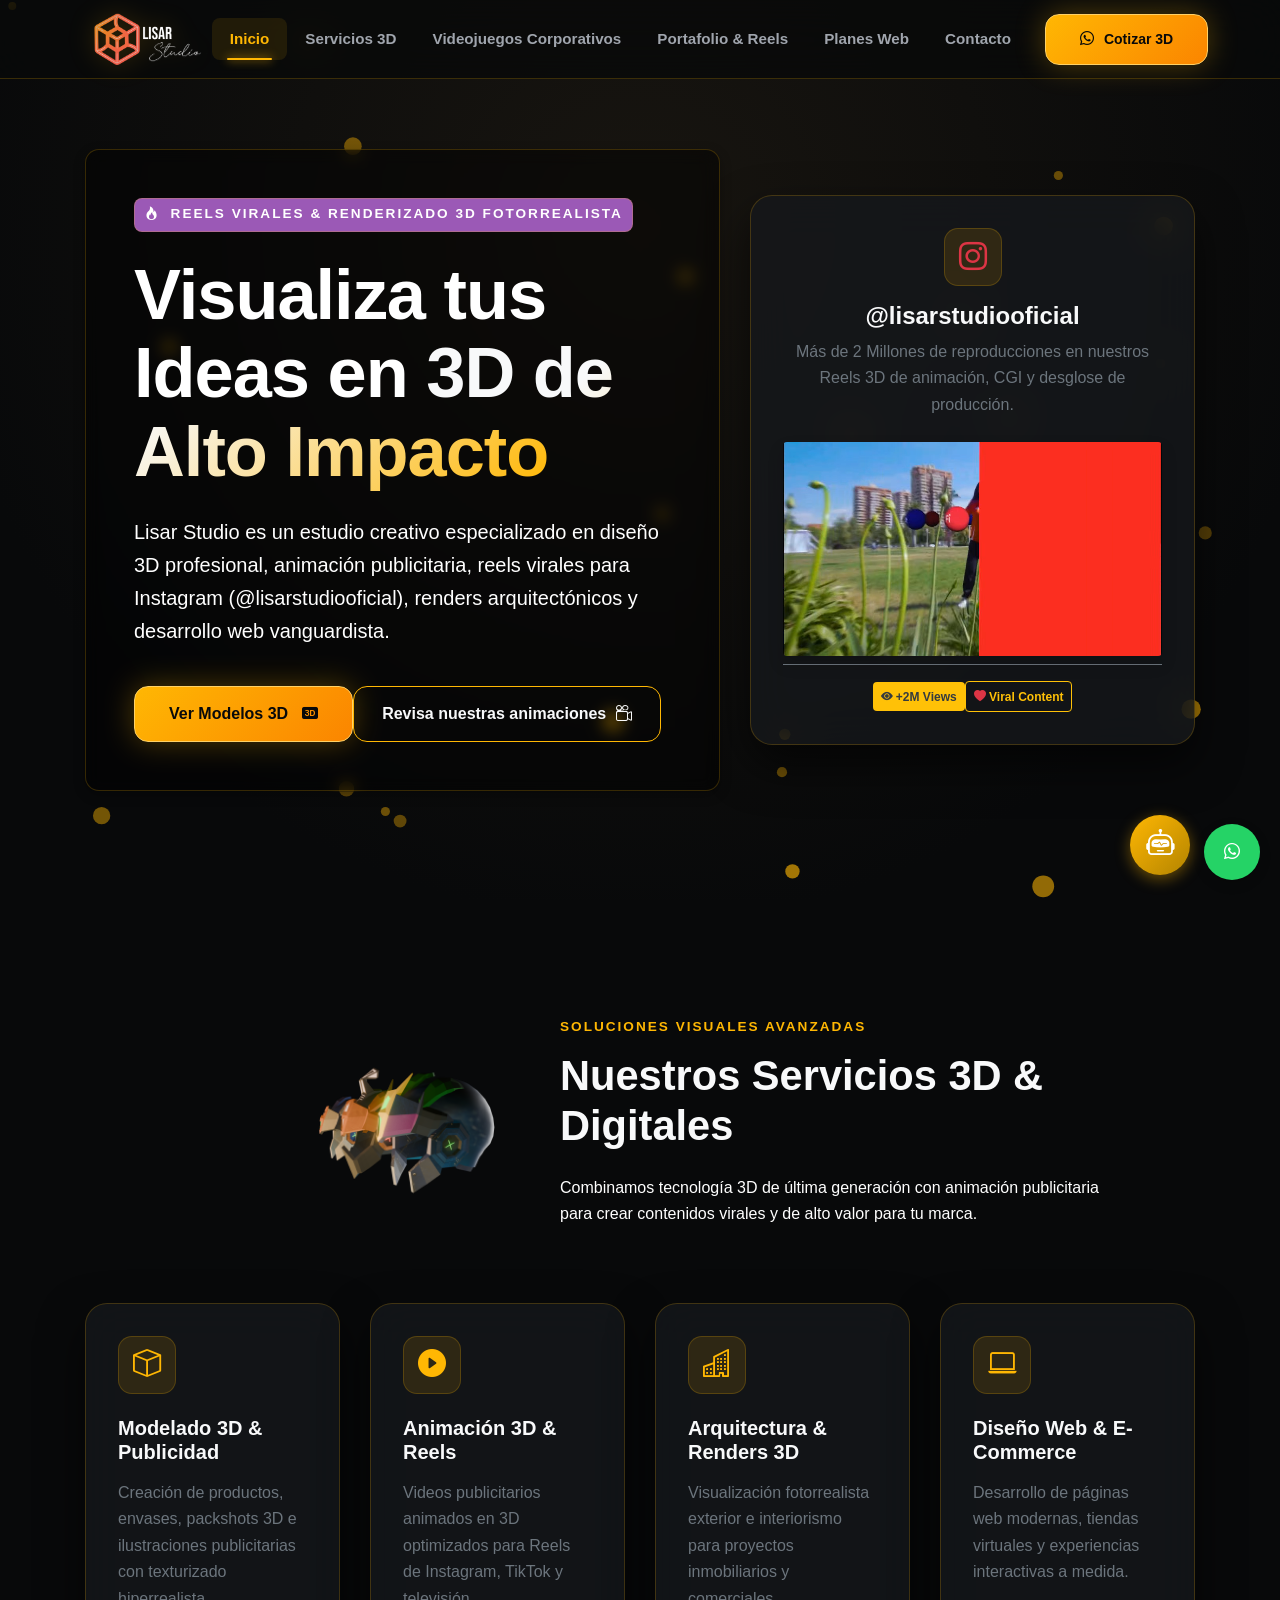
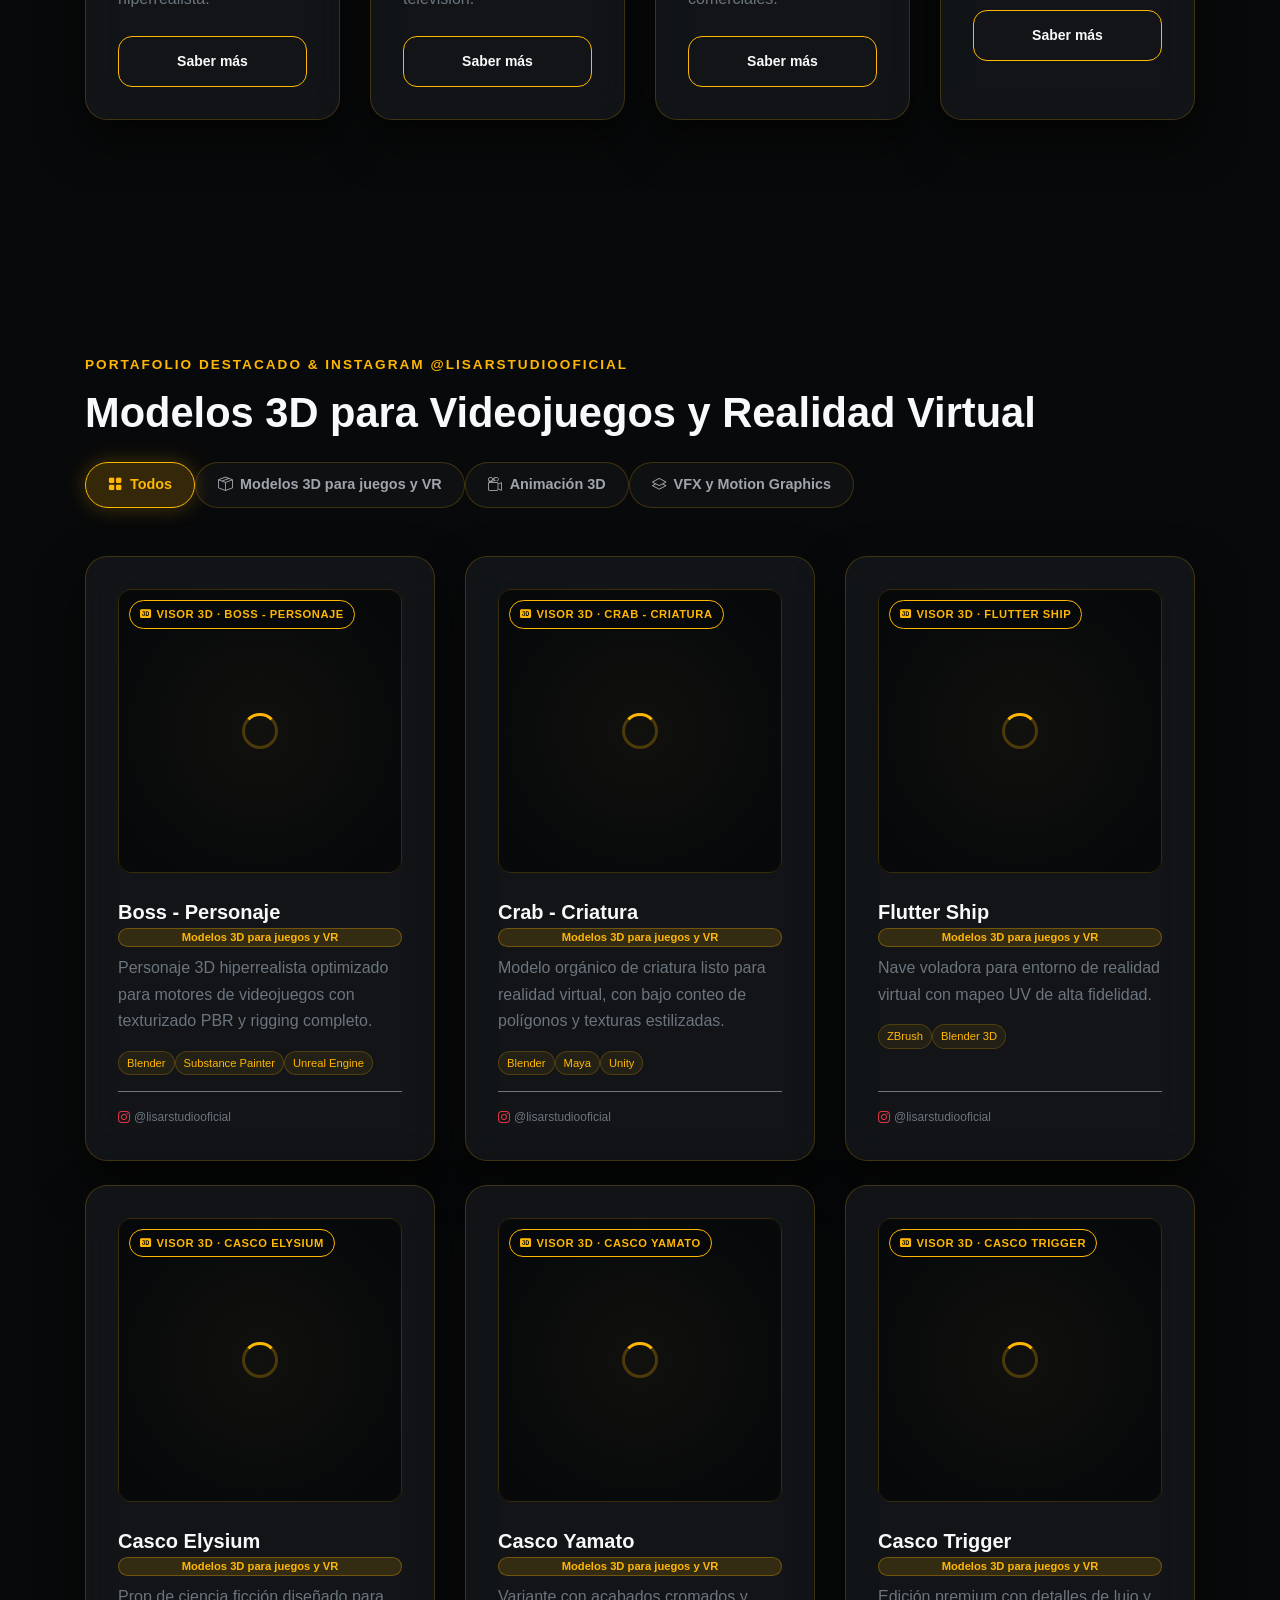
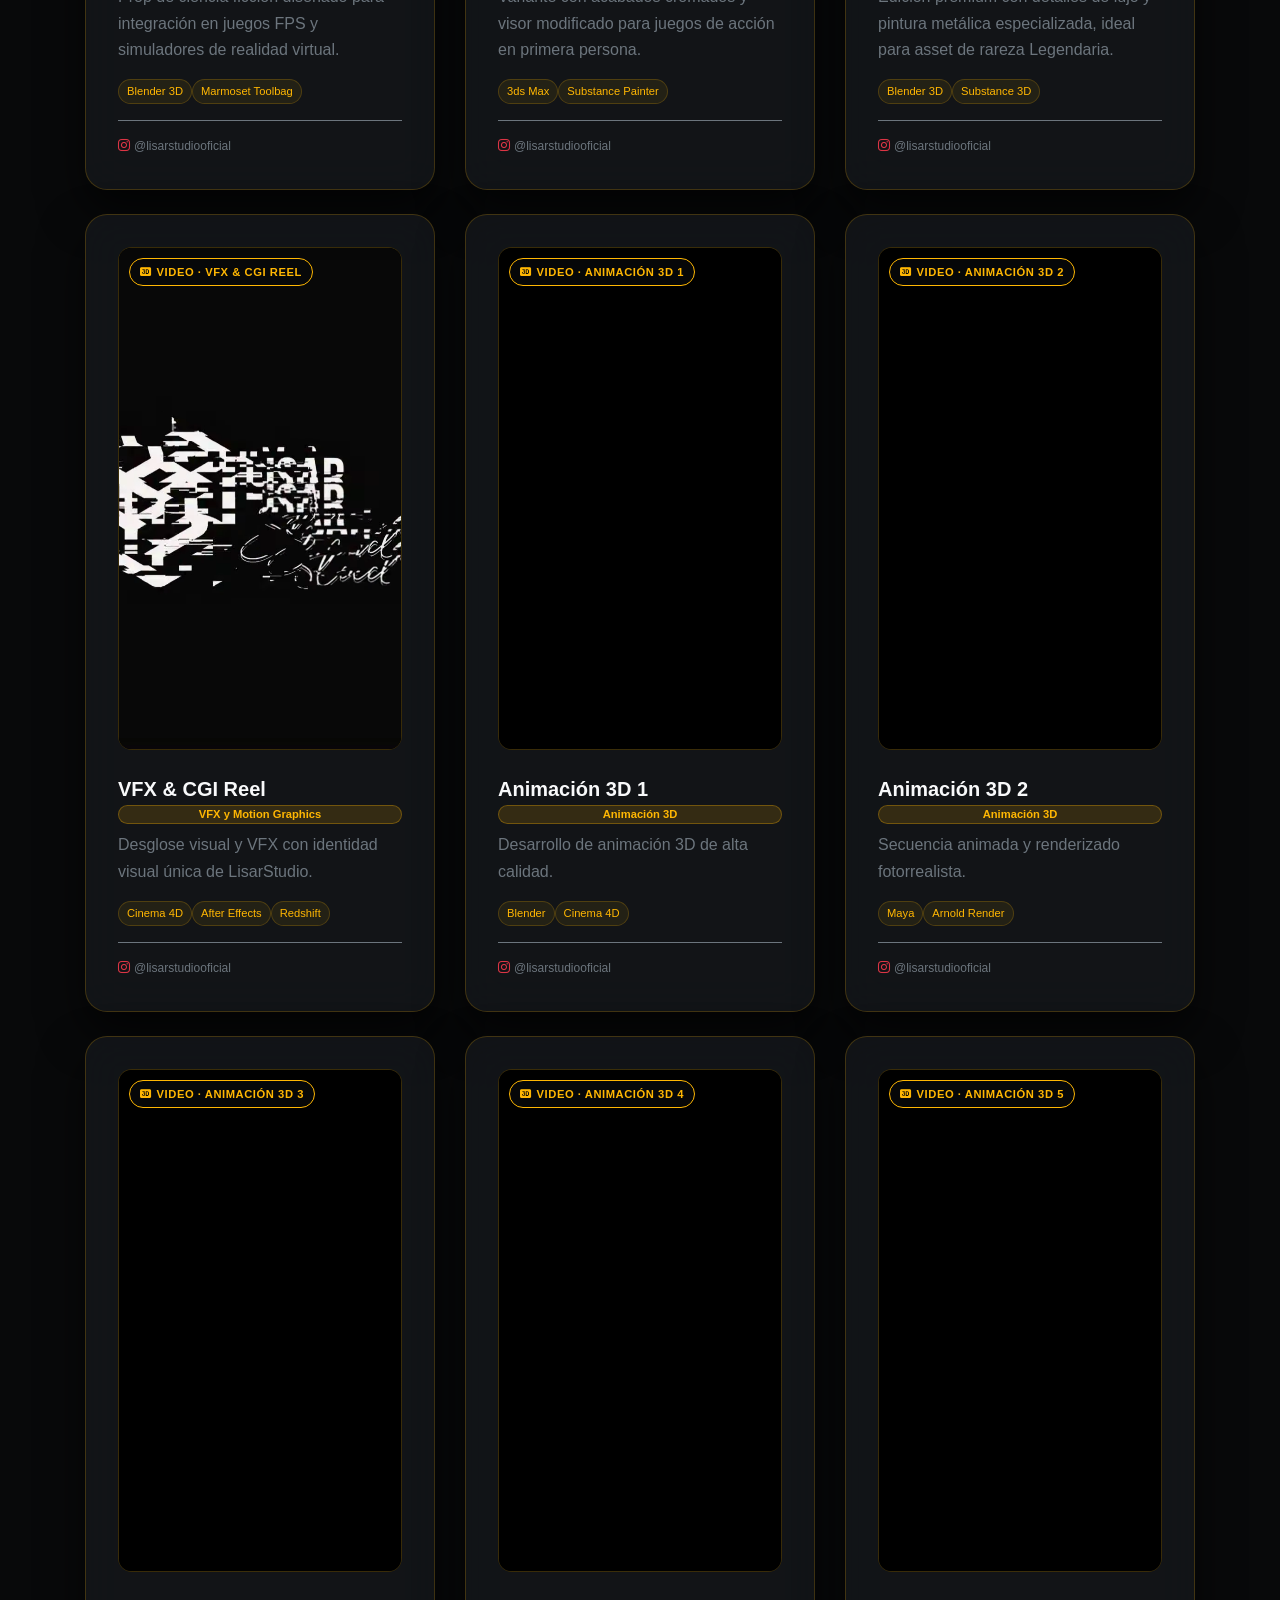
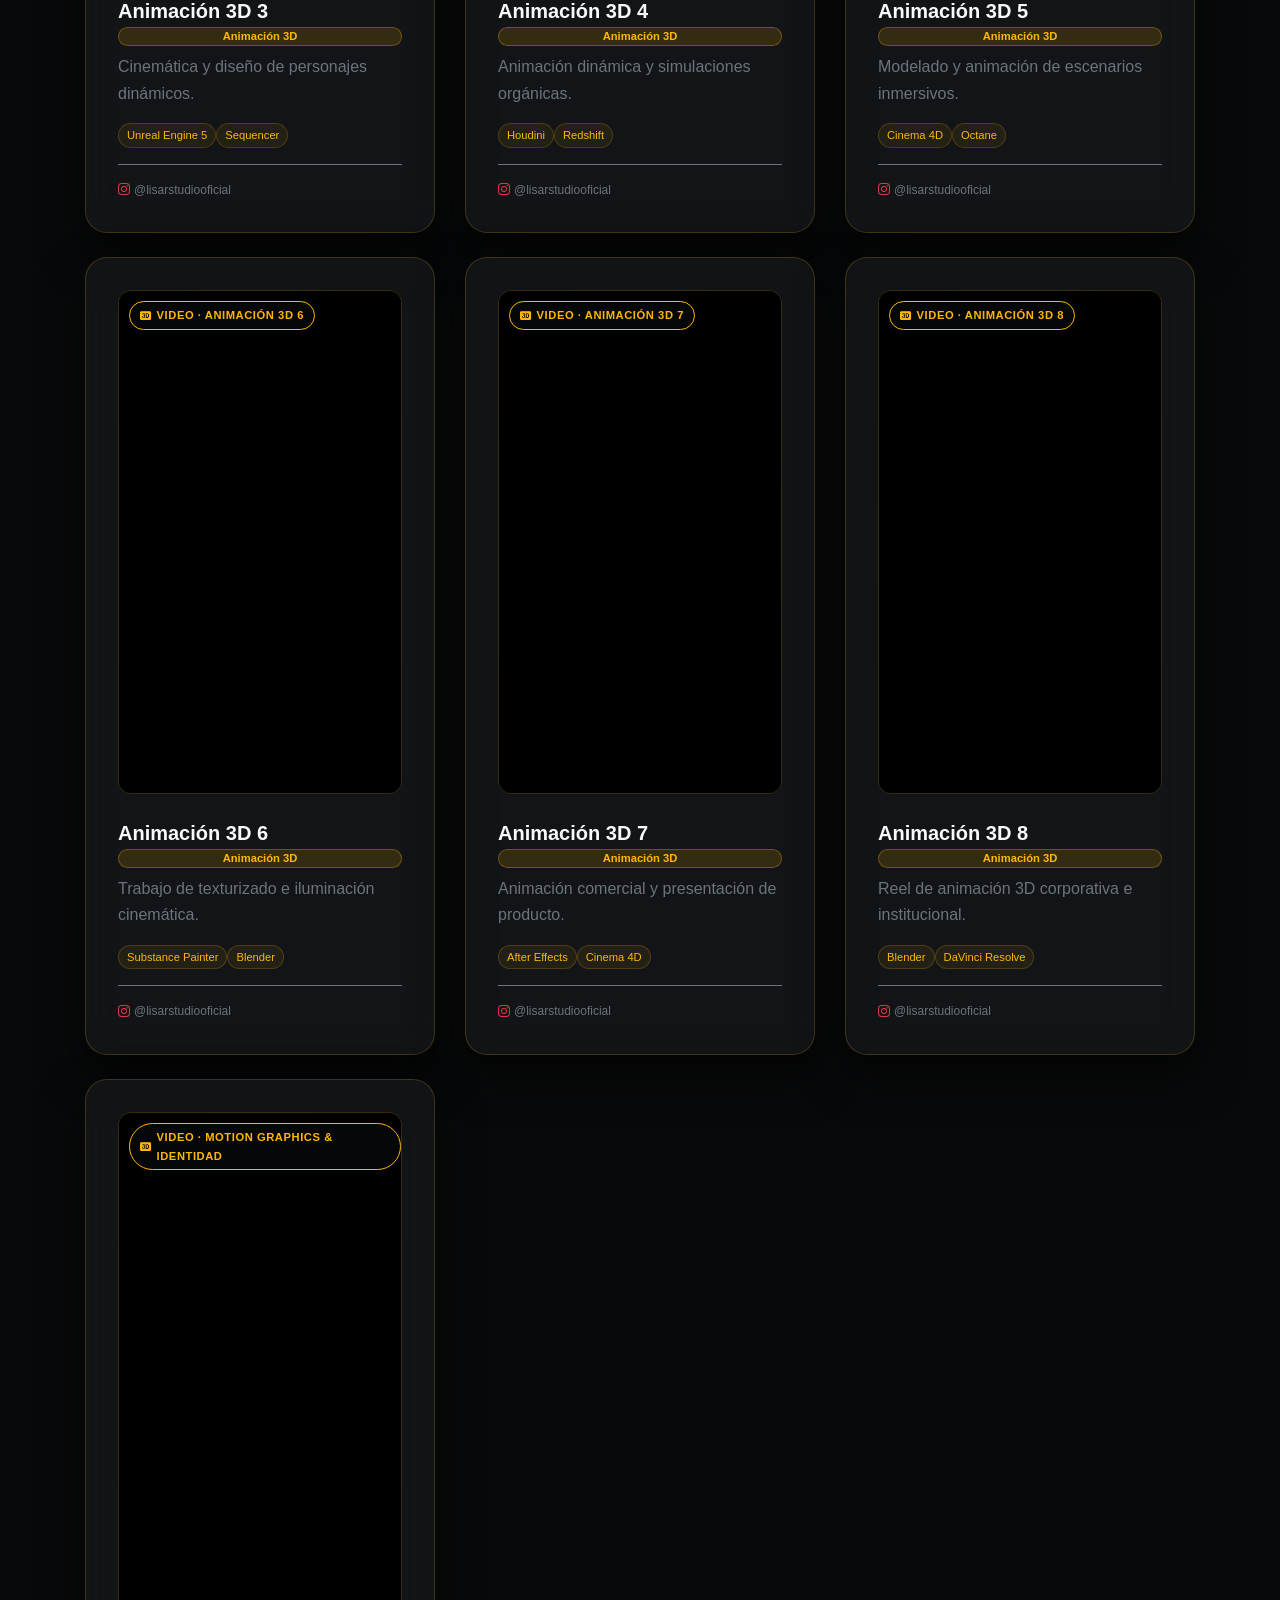
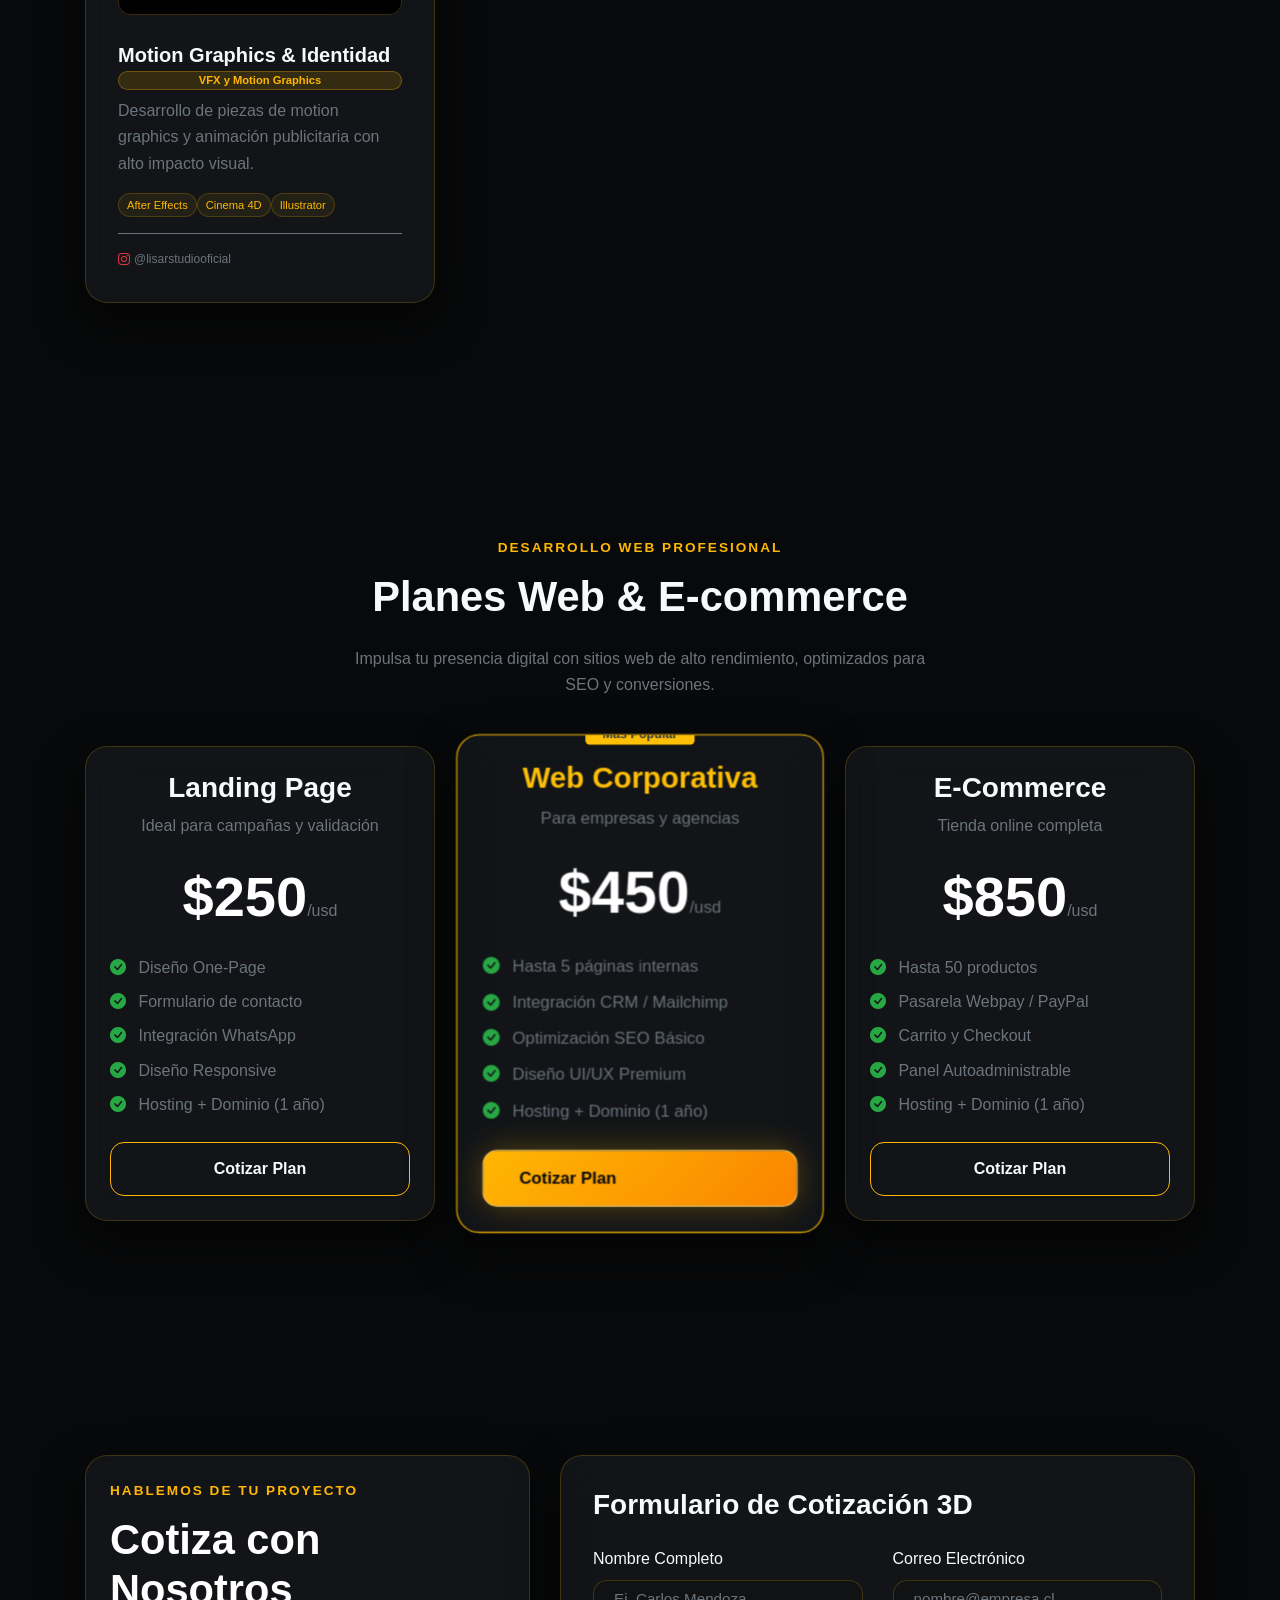
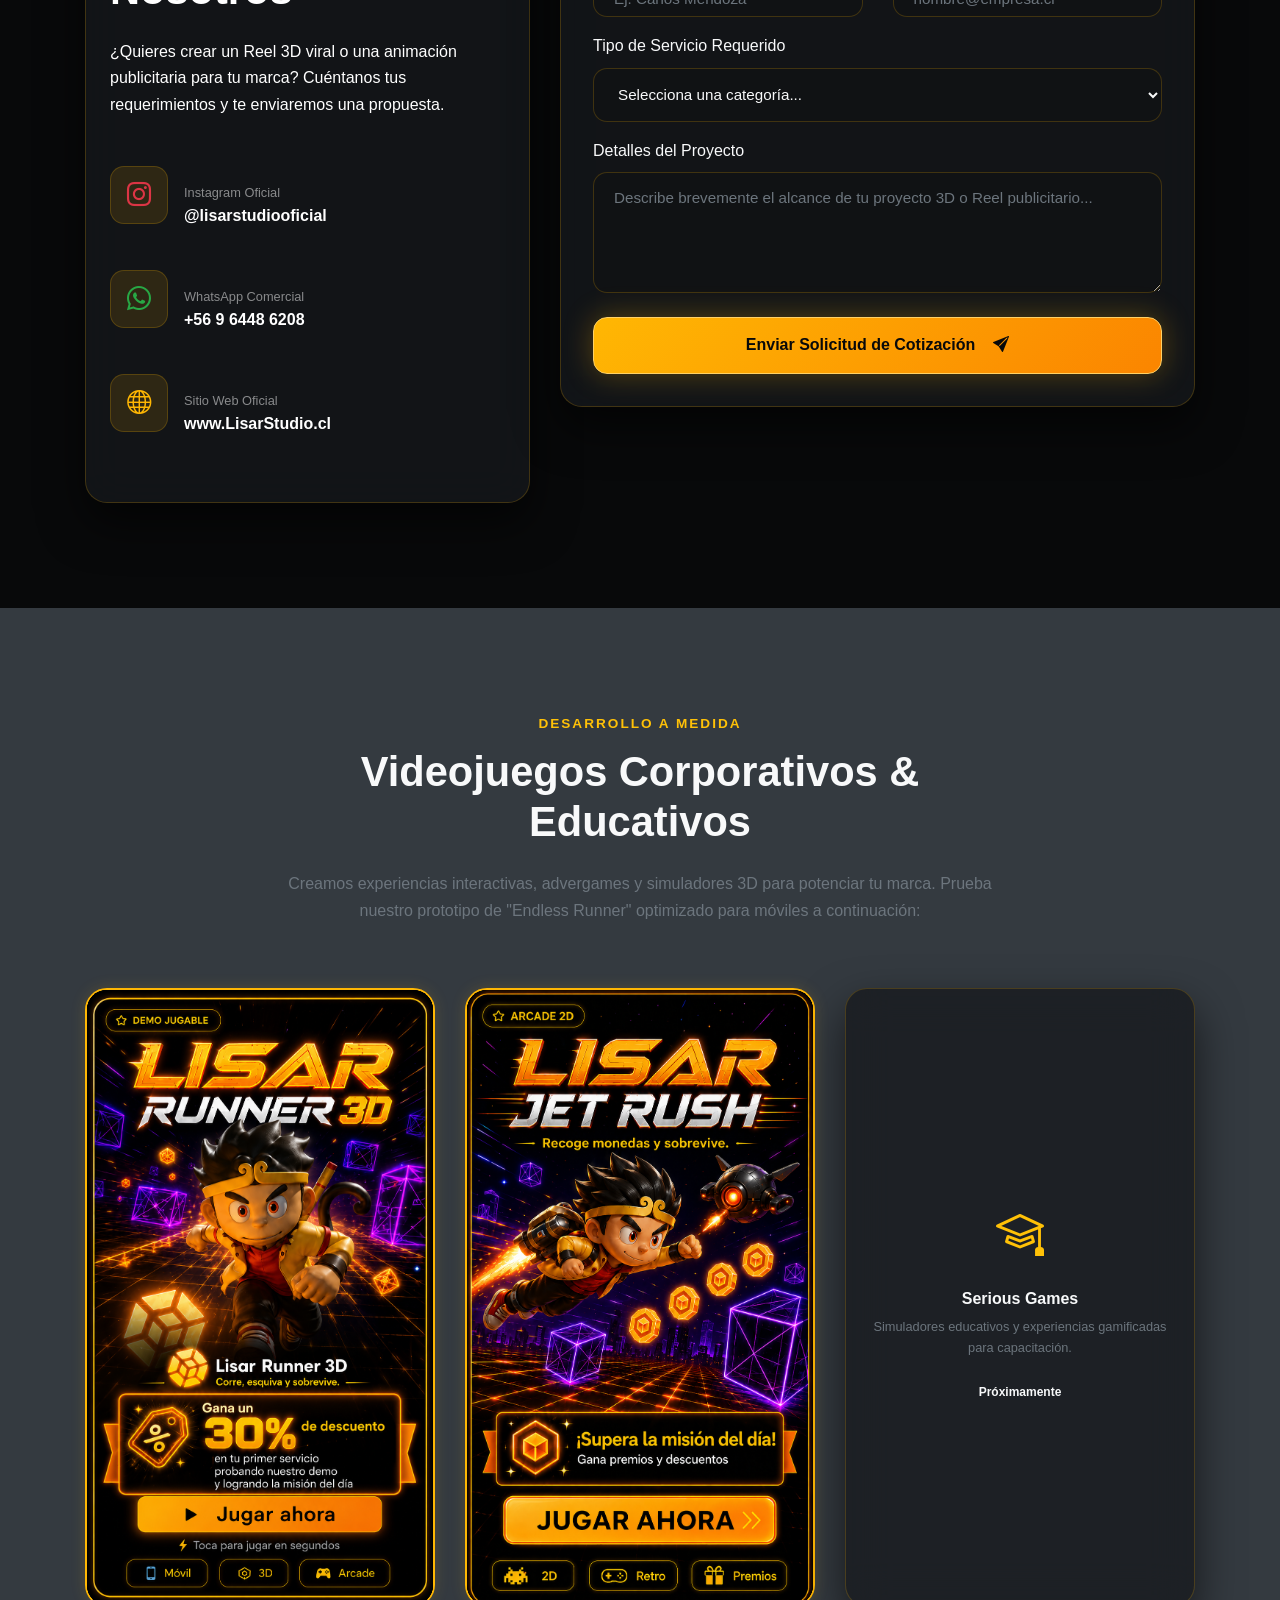
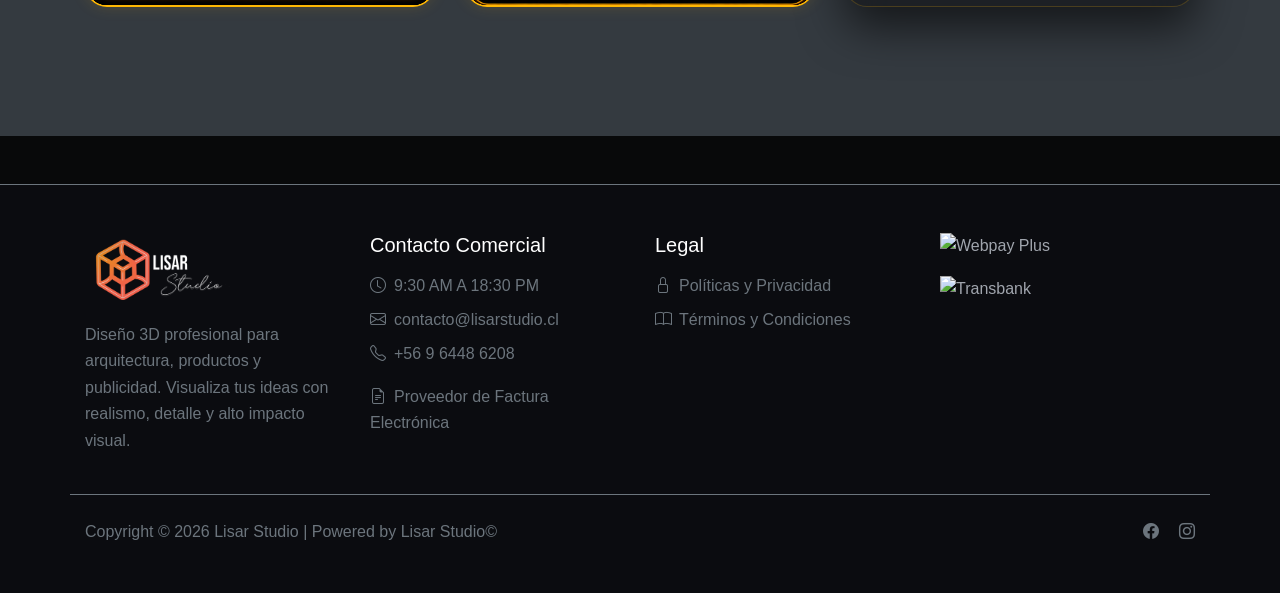
==== index.html @ 6337a350 "Fix ReferenceError for currentTier in updateHUD which crashed game loop at first frame" ====
<!DOCTYPE html>
<html lang="es">
<head>
  <meta charset="UTF-8">
  <meta name="viewport" content="width=device-width, initial-scale=1.0">
  
  <!-- SEO Avanzado -->
  <title>Diseño 3D, Animación, Videojuegos Corporativos y Desarrollo Web | Lisar Studio</title>
  <meta name="description" content="Lisar Studio es una agencia creativa especializada en Diseño 3D, Animación Publicitaria, Videojuegos Corporativos y Educativos, Desarrollo Web y Reels Virales.">
  <meta name="keywords" content="Diseño 3D, Animación 3D, Videojuegos Corporativos, Videojuegos Educativos, Advergames, Desarrollo Web, Reels Virales, Agencia Creativa, Chile">
  <meta name="author" content="Lisar Studio">
  <link rel="canonical" href="https://lisarstudio.cl/">
  
  <!-- Open Graph / Redes Sociales -->
  <meta property="og:type" content="website">
  <meta property="og:url" content="https://lisarstudio.cl/">
  <meta property="og:title" content="Lisar Studio | Diseño 3D y Videojuegos Corporativos">
  <meta property="og:description" content="Estudio de vanguardia en Diseño 3D, Animación, Advergames y Desarrollo Web.">
  <meta property="og:image" content="https://lisarstudio.cl/assets/img/logo-lisar-studio.png">
  <meta property="og:site_name" content="Lisar Studio">

  <!-- Ciberseguridad & Anti-Cache -->
  <meta http-equiv="Cache-Control" content="no-cache, no-store, must-revalidate">
  <meta http-equiv="Pragma" content="no-cache">
  <meta http-equiv="Expires" content="0">
  <meta http-equiv="Content-Security-Policy" content="default-src 'self' https: 'unsafe-inline' 'unsafe-eval'; img-src 'self' data: https: http:; font-src 'self' data: https:;">
  <style id="antiClickjack">body{display:none !important;}</style>
  <script type="text/javascript">
    if (self === top) {
        var antiClickjack = document.getElementById("antiClickjack");
        antiClickjack.parentNode.removeChild(antiClickjack);
    } else {
        top.location = self.location;
    }
  </script>

  <!-- Schema.org Microdata -->
  <script type="application/ld+json">
  {
    "@context": "http://schema.org",
    "@type": "Organization",
    "name": "Lisar Studio",
    "url": "https://lisarstudio.cl/",
    "logo": "https://lisarstudio.cl/assets/img/logo-lisar-studio.png",
    "description": "Agencia creativa de Diseño 3D, Videojuegos Corporativos y Desarrollo Web."
  }
  </script>

  <meta name="theme-color" content="#08090a">
  
  <!-- Favicon & Icons -->
  <link rel="icon" href="assets/img/favicon-isotipo.svg" type="image/svg+xml">
  <link rel="stylesheet" href="https://cdn.jsdelivr.net/npm/bootstrap-icons@1.11.1/font/bootstrap-icons.css">

  <!-- Google Fonts: Outfit & Manrope -->
  <link rel="preconnect" href="https://fonts.googleapis.com">
  <link rel="preconnect" href="https://fonts.gstatic.com" crossorigin>
  <link href="https://fonts.googleapis.com/css2?family=Manrope:wght@400;500;600;700&family=Outfit:wght@500;600;700;800;900&display=swap" rel="stylesheet">

  <!-- Framework 4 / Bootstrap 4 CSS -->
  <link rel="stylesheet" href="https://cdn.jsdelivr.net/npm/bootstrap@4.6.2/dist/css/bootstrap.min.css">
  
  <!-- Custom Futuristic Styles -->
  <link rel="stylesheet" href="assets/css/styles.css?v=7">
  
  <!-- Futuristic Font -->
  <link href="https://fonts.googleapis.com/css2?family=Orbitron:wght@400;700;900&display=swap" rel="stylesheet">

  <link rel="stylesheet" href="assets/css/custom.css">
  <link rel="stylesheet" href="assets/css/chatbot.css">
  
  <!-- AOS Scroll Animations CSS -->
  <link href="https://unpkg.com/aos@2.3.1/dist/aos.css" rel="stylesheet">
  
  <!-- Google model-viewer for 3D Portfolio Cards -->
  <script type="module" src="https://ajax.googleapis.com/ajax/libs/model-viewer/3.5.0/model-viewer.min.js"></script>
</head>
<body>

  <!-- Background 3D Canvas -->
  <canvas id="bg-canvas-3d"></canvas>

  <!-- ==========================================================================
       HEADER & NAVIGATION (WITH LIGHT/DARK THEME SWITCHER & ENLARGED LOGO)
       ========================================================================== -->
  <header class="site-header">
    <div class="container">
      <nav class="navbar navbar-expand-lg navbar-dark px-0 py-2">
        <a class="brand-logo-wrap" href="#inicio" aria-label="Lisar Studio Inicio">
          <!-- Logo Image with Dynamic Light/Dark Switch & Enlarged Size -->
          <img src="assets/img/lisar-studio-logo-white.webp" alt="Lisar Studio - Diseño & Animación 3D" class="site-header-logo" id="headerLogoImg">
        </a>

        <!-- Header Actions: Theme Toggle, Instagram, WhatsApp & Mobile Menu -->
        <div class="d-flex align-items-center order-lg-3 ml-auto ml-lg-3">
          <!-- Theme Switcher Button (Top Right) -->
          <button class="btn-theme-toggle mr-2 d-none" id="themeToggleBtn" aria-label="Cambiar Tema" title="Cambiar a Modo Claro">
            <i class="bi bi-sun-fill"></i>
          </button>

            <a href="https://api.whatsapp.com/send?phone=56964486208&text=Hola%20Lisar%20Studio%20cotizando%20un%20proyecto%203D" target="_blank" class="btn btn-sm btn-gold-primary d-none d-sm-inline-flex">
              <i class="bi bi-whatsapp"></i> Cotizar 3D
            </a>

          <button class="navbar-toggler btn-icon-custom border-0 p-2" type="button" data-toggle="collapse" data-target="#mainNavbar" aria-controls="mainNavbar" aria-expanded="false" aria-label="Menu">
            <i class="bi bi-list font-size-1-5rem text-warning"></i>
          </button>
        </div>

        <!-- Navigation Links -->
        <div class="collapse navbar-collapse" id="mainNavbar">
          <ul class="navbar-nav ml-auto align-items-lg-center">
            <li class="nav-item">
              <a class="nav-link nav-link-custom active" href="#inicio">Inicio</a>
            </li>
            <li class="nav-item">
              <a class="nav-link nav-link-custom" href="#servicios">Servicios 3D</a>
            </li>
            <li class="nav-item">
              <a class="nav-link nav-link-custom" href="#videojuegos">Videojuegos Corporativos</a>
            </li>
            <li class="nav-item">
              <a class="nav-link nav-link-custom" href="#portafolio">Portafolio & Reels</a>
            </li>
            <li class="nav-item">
              <a class="nav-link nav-link-custom" href="#planes-web">Planes Web</a>
            </li>
            <li class="nav-item">
              <a class="nav-link nav-link-custom" href="#contacto">Contacto</a>
            </li>
          </ul>
        </div>
      </nav>
    </div>
  </header>

  <main>
    <!-- ==========================================================================
         HERO SHOWCASE SECTION
         ========================================================================== -->
    <section class="hero-section" id="inicio" data-aos="fade-up">
      <div class="container">
        <div class="row align-items-center gy-5">
          <div class="col-lg-7">
            <div class="glass-card hero-overlay p-4 p-md-5">
              <div class="hero-glow-tag">
                <i class="bi bi-fire"></i> Reels Virales & Renderizado 3D Fotorrealista
              </div>
              <h1 class="hero-title">
                Visualiza tus Ideas en <span>3D de Alto Impacto</span>
              </h1>
              <p class="hero-subtitle">
                Lisar Studio es un estudio creativo especializado en diseño 3D profesional, animación publicitaria, reels virales para Instagram (@lisarstudiooficial), renders arquitectónicos y desarrollo web vanguardista.
              </p>
              <div class="d-flex flex-wrap gap-3 mt-4 justify-content-center justify-content-lg-start">
                <a href="#portafolio" onclick="window.filterPortfolio('Modelos 3D para juegos y VR')" class="btn-gold-primary">
                  Ver Modelos 3D <i class="bi bi-badge-3d-fill font-size-1-2rem ml-1"></i>
                </a>
                <a href="#portafolio" onclick="window.filterPortfolio('Animación 3D')" class="btn-gold-outline">
                  Revisa nuestras animaciones <i class="bi bi-camera-reels"></i>
                </a>
              </div>
            </div>
          </div>

          <div class="col-lg-5 mt-5 mt-lg-0">
            <div class="glass-card text-center">
              <div class="service-icon-box mx-auto mb-3">
                <i class="bi bi-instagram text-danger"></i>
              </div>
              <h3 class="h4 font-weight-bold mb-2">@lisarstudiooficial</h3>
              <p class="text-muted font-size-0-95rem mb-4">
                Más de 2 Millones de reproducciones en nuestros Reels 3D de animación, CGI y desglose de producción.
              </p>
              <div class="mt-3">
                <video src="assets/video/vfx_ig.mp4" autoplay muted loop playsinline class="w-100 rounded shadow" style="max-height: 400px; object-fit: cover; border: 2px solid var(--color-gold);"></video>
              </div>
              <div class="d-flex align-items-center justify-content-center gap-3 pt-3 border-top border-secondary">
                <span class="badge badge-warning text-dark p-2"><i class="bi bi-eye-fill"></i> +2M Views</span>
                <span class="badge badge-outline-warning text-warning p-2 border border-warning"><i class="bi bi-heart-fill text-danger"></i> Viral Content</span>
              </div>
            </div>
          </div>
        </div>
      </div>
    </section>

    <!-- ==========================================================================
         SERVICES SECTION
         ========================================================================== -->
    <section class="section-padding" id="servicios" data-aos="fade-up">
      <div class="container">
        <div class="row mb-5 align-items-center justify-content-center text-left">
          <div class="col-md-5 col-lg-4 text-center text-md-right mb-4 mb-md-0">
            <img src="assets/img/robot_helmets.png" alt="Robot Helmets Lisar Studio" class="img-fluid drop-shadow-glow" style="max-height: 250px; animation: float 6s ease-in-out infinite;">
          </div>
          <div class="col-md-7 col-lg-6">
            <span class="section-eyebrow">Soluciones Visuales Avanzadas</span>
            <h2 class="section-title">Nuestros Servicios 3D & Digitales</h2>
            <p class="text-white mt-3 font-size-1-1rem">
              Combinamos tecnología 3D de última generación con animación publicitaria para crear contenidos virales y de alto valor para tu marca.
            </p>
          </div>
        </div>

        <div class="row g-4">
          <div class="col-lg-3 col-md-6 mb-4">
            <div class="glass-card h-100">
              <div class="service-icon-box"><i class="bi bi-box"></i></div>
              <h3 class="h5 font-weight-bold mb-3">Modelado 3D & Publicidad</h3>
              <p class="text-muted font-size-0-9rem mb-4">
                Creación de productos, envases, packshots 3D e ilustraciones publicitarias con texturizado hiperrealista.
              </p>
              <a href="#contacto" class="btn btn-sm btn-gold-outline w-100">Saber más</a>
            </div>
          </div>

          <div class="col-lg-3 col-md-6 mb-4">
            <div class="glass-card h-100">
              <div class="service-icon-box"><i class="bi bi-play-circle-fill"></i></div>
              <h3 class="h5 font-weight-bold mb-3">Animación 3D & Reels</h3>
              <p class="text-muted font-size-0-9rem mb-4">
                Videos publicitarios animados en 3D optimizados para Reels de Instagram, TikTok y televisión.
              </p>
              <a href="#contacto" class="btn btn-sm btn-gold-outline w-100">Saber más</a>
            </div>
          </div>

          <div class="col-lg-3 col-md-6 mb-4">
            <div class="glass-card h-100">
              <div class="service-icon-box"><i class="bi bi-buildings"></i></div>
              <h3 class="h5 font-weight-bold mb-3">Arquitectura & Renders 3D</h3>
              <p class="text-muted font-size-0-9rem mb-4">
                Visualización fotorrealista exterior e interiorismo para proyectos inmobiliarios y comerciales.
              </p>
              <a href="#contacto" class="btn btn-sm btn-gold-outline w-100">Saber más</a>
            </div>
          </div>

          <div class="col-lg-3 col-md-6 mb-4">
            <div class="glass-card h-100">
              <div class="service-icon-box"><i class="bi bi-laptop"></i></div>
              <h3 class="h5 font-weight-bold mb-3">Diseño Web & E-Commerce</h3>
              <p class="text-muted font-size-0-9rem mb-4">
                Desarrollo de páginas web modernas, tiendas virtuales y experiencias interactivas a medida.
              </p>
              <a href="#contacto" class="btn btn-sm btn-gold-outline w-100">Saber más</a>
            </div>
          </div>
        </div>
      </div>
    </section>


    <!-- ==========================================================================
         PORTFOLIO SECTION WITH INSTAGRAM REELS
         ========================================================================== -->
    <section class="section-padding bg-surface" id="portafolio" data-aos="fade-up">
      <div class="container">
        <div class="row align-items-center mb-4">
          <div class="col-lg-12 d-flex align-items-center flex-wrap">
            <div>
              <span class="section-eyebrow">Portafolio Destacado & Instagram @lisarstudiooficial</span>
              <h2 class="section-title mb-0">Modelos 3D para Videojuegos y Realidad Virtual</h2>
            </div>
          </div>
        </div>

        <!-- Filter Pills -->
        <div class="d-flex flex-wrap gap-2 mb-5 justify-content-center justify-content-lg-start">
          <button class="portfolio-pill active" data-category="Todos"><i class="bi bi-grid-fill"></i> Todos</button>
          <button class="portfolio-pill" data-category="Modelos 3D para juegos y VR"><i class="bi bi-box-seam"></i> Modelos 3D para juegos y VR</button>
          <button class="portfolio-pill" data-category="Animación 3D"><i class="bi bi-camera-reels"></i> Animación 3D</button>
          <button class="portfolio-pill" data-category="VFX y Motion Graphics"><i class="bi bi-layers"></i> VFX y Motion Graphics</button>
        </div>


        <!-- Portfolio Dynamic Grid Container -->
        <div class="row" id="portfolio-grid-container">
          <!-- Populated dynamically via app.js -->
        </div>
      </div>
    </section>

    <!-- ==========================================================================
         PLANES WEB
         ========================================================================== -->
    <section class="section-padding" id="planes-web" data-aos="fade-up">
      <div class="container">
        <div class="text-center mb-5">
          <span class="section-eyebrow">Desarrollo Web Profesional</span>
          <h2 class="section-title">Planes Web & E-commerce</h2>
          <p class="text-muted mx-auto" style="max-width: 600px;">
            Impulsa tu presencia digital con sitios web de alto rendimiento, optimizados para SEO y conversiones.
          </p>
        </div>

        <div class="row g-4 align-items-center">
          <!-- Plan 1 -->
          <div class="col-lg-4 mb-4">
            <div class="glass-card text-center h-100 p-4">
              <h3 class="font-weight-bold mb-2">Landing Page</h3>
              <p class="text-muted font-size-0-9rem">Ideal para campañas y validación</p>
              <div class="my-4">
                <span class="display-4 font-weight-bold text-white">$250</span><span class="text-muted">/usd</span>
              </div>
              <ul class="list-unstyled text-center text-lg-left text-muted mb-4 font-size-0-9rem">
                <li class="mb-2"><i class="bi bi-check-circle-fill text-success mr-2"></i> Diseño One-Page</li>
                <li class="mb-2"><i class="bi bi-check-circle-fill text-success mr-2"></i> Formulario de contacto</li>
                <li class="mb-2"><i class="bi bi-check-circle-fill text-success mr-2"></i> Integración WhatsApp</li>
                <li class="mb-2"><i class="bi bi-check-circle-fill text-success mr-2"></i> Diseño Responsive</li>
                <li class="mb-2"><i class="bi bi-check-circle-fill text-success mr-2"></i> Hosting + Dominio (1 año)</li>
              </ul>
              <a href="#contacto" class="btn btn-gold-outline w-100">Cotizar Plan</a>
            </div>
          </div>

          <!-- Plan 2 -->
          <div class="col-lg-4 mb-4">
            <div class="glass-card text-center h-100 p-4 border border-warning position-relative" style="transform: scale(1.05); z-index: 1;">
              <div class="position-absolute w-100 text-center" style="top: -15px; left: 0;">
                <span class="badge badge-warning text-dark px-3 py-1">Más Popular</span>
              </div>
              <h3 class="font-weight-bold mb-2 text-warning">Web Corporativa</h3>
              <p class="text-muted font-size-0-9rem">Para empresas y agencias</p>
              <div class="my-4">
                <span class="display-4 font-weight-bold text-white">$450</span><span class="text-muted">/usd</span>
              </div>
              <ul class="list-unstyled text-center text-lg-left text-muted mb-4 font-size-0-9rem">
                <li class="mb-2"><i class="bi bi-check-circle-fill text-success mr-2"></i> Hasta 5 páginas internas</li>
                <li class="mb-2"><i class="bi bi-check-circle-fill text-success mr-2"></i> Integración CRM / Mailchimp</li>
                <li class="mb-2"><i class="bi bi-check-circle-fill text-success mr-2"></i> Optimización SEO Básico</li>
                <li class="mb-2"><i class="bi bi-check-circle-fill text-success mr-2"></i> Diseño UI/UX Premium</li>
                <li class="mb-2"><i class="bi bi-check-circle-fill text-success mr-2"></i> Hosting + Dominio (1 año)</li>
              </ul>
              <a href="#contacto" class="btn btn-gold-primary w-100">Cotizar Plan</a>
            </div>
          </div>

          <!-- Plan 3 -->
          <div class="col-lg-4 mb-4">
            <div class="glass-card text-center h-100 p-4">
              <h3 class="font-weight-bold mb-2">E-Commerce</h3>
              <p class="text-muted font-size-0-9rem">Tienda online completa</p>
              <div class="my-4">
                <span class="display-4 font-weight-bold text-white">$850</span><span class="text-muted">/usd</span>
              </div>
              <ul class="list-unstyled text-center text-lg-left text-muted mb-4 font-size-0-9rem">
                <li class="mb-2"><i class="bi bi-check-circle-fill text-success mr-2"></i> Hasta 50 productos</li>
                <li class="mb-2"><i class="bi bi-check-circle-fill text-success mr-2"></i> Pasarela Webpay / PayPal</li>
                <li class="mb-2"><i class="bi bi-check-circle-fill text-success mr-2"></i> Carrito y Checkout</li>
                <li class="mb-2"><i class="bi bi-check-circle-fill text-success mr-2"></i> Panel Autoadministrable</li>
                <li class="mb-2"><i class="bi bi-check-circle-fill text-success mr-2"></i> Hosting + Dominio (1 año)</li>
              </ul>
              <a href="#contacto" class="btn btn-gold-outline w-100">Cotizar Plan</a>
            </div>
          </div>
        </div>
      </div>
    </section>

    <!-- ==========================================================================
         CONTACT & QUOTATION FORM
         ========================================================================== -->
    <section class="section-padding bg-surface" id="contacto" data-aos="fade-up">
      <div class="container">
        <div class="row gy-5">
          <div class="col-lg-5">
            <div class="glass-card p-4 h-100">
              <span class="section-eyebrow">Hablemos de tu Proyecto</span>
              <h2 class="section-title text-white">Cotiza con Nosotros</h2>
              <p class="text-white mb-5">
                ¿Quieres crear un Reel 3D viral o una animación publicitaria para tu marca? Cuéntanos tus requerimientos y te enviaremos una propuesta.
              </p>

              <div class="d-flex align-items-center mb-4">
                <div class="service-icon-box mr-3"><i class="bi bi-instagram text-danger" style="font-size: 1.5rem;"></i></div>
                <div>
                  <small class="text-white-50 d-block">Instagram Oficial</small>
                  <a href="https://www.instagram.com/lisarstudiooficial/" target="_blank" class="font-weight-bold text-decoration-none font-size-1-1rem text-white">@lisarstudiooficial</a>
                </div>
              </div>

              <div class="d-flex align-items-center mb-4">
                <div class="service-icon-box mr-3"><i class="bi bi-whatsapp text-success" style="font-size: 1.5rem;"></i></div>
                <div>
                  <small class="text-white-50 d-block">WhatsApp Comercial</small>
                  <a href="https://api.whatsapp.com/send?phone=56964486208" target="_blank" class="font-weight-bold text-decoration-none font-size-1-1rem text-white">+56 9 6448 6208</a>
                </div>
              </div>

              <div class="d-flex align-items-center mb-4">
                <div class="service-icon-box mr-3"><i class="bi bi-globe" style="font-size: 1.5rem;"></i></div>
                <div>
                  <small class="text-white-50 d-block">Sitio Web Oficial</small>
                  <a href="https://lisarstudio.cl/" target="_blank" class="font-weight-bold text-decoration-none font-size-1-1rem text-white">www.LisarStudio.cl</a>
                </div>
              </div>
            </div>
          </div>

          <div class="col-lg-7">
            <div class="glass-card">
              <h3 class="font-weight-bold mb-4">Formulario de Cotización 3D</h3>
               <form id="quote-form" action="mailto:peter@lisarstudio.cl" method="post" enctype="text/plain" onsubmit="return true;">
                <div class="row">
                  <div class="col-md-6 form-group mb-3">
                    <label class="font-weight-600">Nombre Completo</label>
                    <input type="text" class="form-control form-cyber-control" required placeholder="Ej. Carlos Mendoza">
                  </div>
                  <div class="col-md-6 form-group mb-3">
                    <label class="font-weight-600">Correo Electrónico</label>
                    <input type="email" class="form-control form-cyber-control" required placeholder="nombre@empresa.cl">
                  </div>
                </div>

                <div class="form-group mb-3">
                  <label class="font-weight-600">Tipo de Servicio Requerido</label>
                  <select class="form-control form-cyber-control" required>
                    <option value="">Selecciona una categoría...</option>
                    <option value="Reel 3D Viral">Reel 3D Viral para Instagram / Redes</option>
                    <option value="Modelado 3D & Publicidad">Modelado 3D & Publicidad</option>
                    <option value="Animación 3D">Animación 3D & Motion Graphics</option>
                    <option value="Renders Arquitectónicos">Visualización Arquitectónica / Renders</option>
                    <option value="Diseño Web">Diseño & Desarrollo Web</option>
                  </select>
                </div>

                <div class="form-group mb-4">
                  <label class="font-weight-600">Detalles del Proyecto</label>
                  <textarea class="form-control form-cyber-control" rows="4" required placeholder="Describe brevemente el alcance de tu proyecto 3D o Reel publicitario..."></textarea>
                </div>

                <button type="submit" class="btn-gold-primary w-100 justify-content-center">
                  Enviar Solicitud de Cotización <i class="bi bi-send-fill ml-2"></i>
                </button>
              </form>
            </div>
          </div>
        </div>
      </div>
    </section>
    <!-- ==========================================================================
         GAME DEV SECTION
         ========================================================================== -->
    <section class="section-padding bg-dark" id="videojuegos">
      <div class="container">
        <div class="row align-items-center mb-5">
          <div class="col-lg-8 mx-auto text-center">
            <span class="section-eyebrow text-warning">Desarrollo a Medida</span>
            <h2 class="section-title">Videojuegos Corporativos & Educativos</h2>
            <p class="text-muted font-size-1-1rem">
              Creamos experiencias interactivas, advergames y simuladores 3D para potenciar tu marca. 
              Prueba nuestro prototipo de "Endless Runner" optimizado para móviles a continuación:
            </p>
          </div>
        </div>

        <div class="row justify-content-center">
          <div class="col-lg-4 col-md-6 mb-4">
            <style>
              .game-card-featured { transition: transform 0.3s ease, box-shadow 0.3s ease; }
              .game-card-featured:hover { transform: translateY(-5px); box-shadow: 0 10px 30px rgba(255, 183, 3, 0.4) !important; }
              .game-cover-btn { transition: filter 0.3s ease; background: none; border: none; padding: 0; margin: 0; width: 100%; height: 100%; display: block; cursor: pointer; }
              .game-cover-btn:hover { filter: brightness(1.1); }
              .game-cover-btn:focus-visible { outline: 3px solid var(--lisar-gold); outline-offset: -3px; }
            </style>
            <div class="glass-card text-center p-0 overflow-hidden game-card-featured" style="border: 2px solid var(--lisar-gold); box-shadow: 0 0 15px rgba(255, 183, 3, 0.15);">
              <div class="game-container" id="runner-game-container" style="position: relative; width: 100%; aspect-ratio: 941/1672; background: #000;">
                <!-- Overlay Start -->
                <div id="game-overlay" style="position: absolute; inset: 0; background: #000; display: flex; flex-direction: column; justify-content: center; align-items: center; z-index: 10;">
                  <button id="start-game-btn" class="game-cover-btn" aria-label="Jugar Lisar Runner 3D">
                    <img src="assets/img/portada_juego.png" alt="Portada de Lisar Runner 3D" style="width: 100%; height: 100%; object-fit: contain; object-position: center; display: block;" loading="lazy">
                  </button>
                </div>
                <!-- Canvas will be injected here -->
              </div>
            </div>
          </div>
          
          <div class="col-lg-4 col-md-6 mb-4">
              <div class="glass-card text-center p-0 overflow-hidden game-card-featured" style="border: 2px solid var(--lisar-gold); box-shadow: 0 0 15px rgba(255, 183, 3, 0.15);">
                <div class="game-container" id="arcade-game-container" style="position: relative; width: 100%; aspect-ratio: 941/1672; background: #000;">
                  <!-- Overlay Start -->
                  <div id="arcade-overlay" style="position: absolute; inset: 0; background: #000; display: flex; flex-direction: column; justify-content: center; align-items: center; z-index: 10;">
                    <button id="start-arcade-btn" class="game-cover-btn" aria-label="Jugar Lisar Jet Rush">
                      <img src="assets/img/portada_juego2.png" alt="Portada de Lisar Jet Rush" style="width: 100%; height: 100%; object-fit: contain; object-position: center; display: block;" loading="lazy">
                    </button>
                  </div>
                  <!-- Canvas will be injected here -->
                </div>
              </div>
            </div>
          
          <div class="col-lg-4 col-md-6 mb-4">
             <div class="glass-card text-center p-4 h-100 d-flex flex-column justify-content-center align-items-center opacity-75">
               <i class="bi bi-mortarboard text-warning mb-3" style="font-size: 3rem;"></i>
               <h4 class="h6 font-weight-bold mb-2">Serious Games</h4>
               <p class="text-muted small">Simuladores educativos y experiencias gamificadas para capacitación.</p>
               <span class="badge badge-outline-warning mt-2">Próximamente</span>
             </div>
          </div>
        </div>
      </div>
    </section>
  </main>

  <!-- ==========================================================================
       FOOTER
       ========================================================================== -->
  <footer class="site-footer bg-surface py-5 border-top border-secondary mt-5" style="background-color: #0b0c10 !important;">
    <div class="container">
      <div class="row gy-4">
        <div class="col-lg-3 col-md-6 mb-4 mb-lg-0 text-center text-md-left">
          <img src="assets/img/lisar-studio-logo-white.webp" alt="Lisar Studio" class="mb-3" style="max-width: 150px;">
          <p class="text-muted font-size-0-9rem">
            Diseño 3D profesional para arquitectura, productos y publicidad. Visualiza tus ideas con realismo, detalle y alto impacto visual.
          </p>
        </div>
        
        <div class="col-lg-3 col-md-6 mb-4 mb-md-0">
          <h5 class="text-white mb-3">Contacto Comercial</h5>
          <ul class="list-unstyled text-muted font-size-0-9rem">
            <li class="mb-2"><i class="bi bi-clock mr-2 text-gold"></i>9:30 AM A 18:30 PM</li>
            <li class="mb-2"><a href="mailto:contacto@lisarstudio.cl" class="text-muted text-decoration-none"><i class="bi bi-envelope mr-2 text-gold"></i>contacto@lisarstudio.cl</a></li>
            <li class="mb-2"><a href="tel:+56964486208" class="text-muted text-decoration-none"><i class="bi bi-telephone mr-2 text-gold"></i>+56 9 6448 6208</a></li>
            <li class="mb-2 mt-3"><a href="http://www.programadecontabilidad.cl" target="_blank" class="text-muted text-decoration-none"><i class="bi bi-file-earmark-text mr-2 text-gold"></i>Proveedor de Factura Electrónica</a></li>
          </ul>
        </div>
        
        <div class="col-lg-3 col-md-6 mb-4 mb-md-0">
          <h5 class="text-white mb-3">Legal</h5>
          <ul class="list-unstyled font-size-0-9rem">
            <li class="mb-2"><a href="#" data-toggle="modal" data-target="#privacyModal" class="text-muted text-decoration-none"><i class="bi bi-lock mr-2 text-gold"></i>Políticas y Privacidad</a></li>
            <li class="mb-2"><a href="#" data-toggle="modal" data-target="#termsModal" class="text-muted text-decoration-none"><i class="bi bi-book mr-2 text-gold"></i>Términos y Condiciones</a></li>
          </ul>
        </div>
        
        <div class="col-lg-3 col-md-6 text-center text-lg-left">
          <div class="mb-3">
            <img src="https://lisarstudio.cl/wp-content/uploads/2021/06/2.WebpayPlus_FN_800px.png" alt="Webpay Plus" class="img-fluid" style="max-width: 150px;">
          </div>
          <div>
            <img src="https://lisarstudio.cl/wp-content/uploads/2021/06/kisspng-payment-system-transbank-s-a-service-credit-card-a-plus-5b25ad1dc9d577.6173013615291958058267-300x56.png" alt="Transbank" class="img-fluid" style="max-width: 120px;">
          </div>
        </div>
      </div>
      
      <div class="row border-top border-secondary pt-4 mt-4 align-items-center">
        <div class="col-md-6 text-center text-md-left">
          <p class="text-muted font-size-0-8rem mb-0">Copyright © 2026 Lisar Studio | Powered by Lisar Studio©</p>
        </div>
        <div class="col-md-6 text-center text-md-right mt-3 mt-md-0">
          <a href="https://www.facebook.com/lisarstudio" target="_blank" class="text-muted mr-3"><i class="bi bi-facebook font-size-1-2rem text-gold"></i></a>
          <a href="https://www.instagram.com/lisarstudiooficial/" target="_blank" class="text-muted"><i class="bi bi-instagram font-size-1-2rem text-gold"></i></a>
        </div>
      </div>
    </div>
  </footer>

  <!-- ==========================================================================
       MODAL DE DETALLE DE PROYECTO / REEL (BOOTSTRAP 4 MODAL)
       ========================================================================== -->
  <div class="modal fade modal-cyber" id="projectDetailModal" tabindex="-1" role="dialog" aria-labelledby="modalProjectTitle" aria-hidden="true">
    <div class="modal-dialog modal-dialog-centered modal-lg" role="document">
      <div class="modal-content">
        <div class="modal-header">
          <div>
            <span class="badge badge-warning text-dark mb-2" id="modalProjectCategory">Categoría</span>
            <h4 class="modal-title font-weight-bold" id="modalProjectTitle">Título del Proyecto</h4>
            <small class="text-warning font-weight-bold" id="modalProjectClient">Instagram</small>
          </div>
          <button type="button" class="close" data-dismiss="modal" aria-label="Close">
            <span aria-hidden="true">&times;</span>
          </button>
        </div>
        <div class="modal-body">
          <div class="mb-4 text-center position-relative">
            <img id="modalProjectImg" src="" class="img-fluid rounded" style="max-height: 380px; width: 100%; object-fit: cover;" alt="Proyecto Lisar Studio">
          </div>
          <h5 class="font-weight-bold mb-2">Descripción del Reel / Proyecto</h5>
          <p class="text-muted font-size-1-0rem" id="modalProjectDescription">Detalles...</p>

          <h5 class="font-weight-bold mb-2 mt-4">Herramientas & Software Utilizado</h5>
          <div id="modalProjectTools"></div>
        </div>
        <div class="modal-footer border-top border-secondary">
          <button type="button" class="btn btn-gold-outline" data-dismiss="modal">Cerrar</button>
          <a href="https://www.instagram.com/lisarstudiooficial/" id="modalInstagramLink" target="_blank" class="btn btn-gold-primary">Ver en Instagram @lisarstudiooficial <i class="bi bi-instagram ml-1"></i></a>
        </div>
      </div>
    </div>
  </div>

  <!-- ==========================================================================
       MODALES LEGALES (POLÍTICA DE PRIVACIDAD & TÉRMINOS)
       ========================================================================== -->
  <div class="modal fade modal-cyber" id="privacyModal" tabindex="-1" role="dialog" aria-hidden="true">
    <div class="modal-dialog modal-dialog-centered modal-lg modal-dialog-scrollable" role="document">
      <div class="modal-content">
        <div class="modal-header">
          <h4 class="modal-title font-weight-bold text-gold">Políticas de Privacidad</h4>
          <button type="button" class="close" data-dismiss="modal" aria-label="Close">
            <span aria-hidden="true">&times;</span>
          </button>
        </div>
        <div class="modal-body text-white-50">
          <p><strong>Última actualización: Agosto 2026</strong></p>
          <p>En Lisar Studio, respetamos su información personal y, en vista de cumplir con las políticas de seguridad respectivas concernientes a todo sitio web, informamos a ustedes lo siguiente:</p>
          <h5 class="text-white mt-4">1. Privacidad de los Datos Personales</h5>
          <p>Tus datos personales te corresponden solo a ti y este sitio web es responsable de no revelar ninguna clase de información que le pertenezca, salvo tu expresa autorización o fuerzas de naturaleza mayor legal.</p>
          <h5 class="text-white mt-4">2. Seguridad de la Información</h5>
          <p>Lisar Studio está protegido mediante protocolos de seguridad rigurosos, CSP y anti-clickjacking. Nos responsabilizamos de velar por su seguridad, por la privacidad de su información y por el respeto a sus datos, de acuerdo con las limitaciones que la actual Internet nos provee.</p>
          <h5 class="text-white mt-4">3. Obtención de su Información</h5>
          <p>Todos tus datos personales consignados en este sitio son suministrados por ti mismo de forma libre, ya sea mediante formularios de contacto, chatbots de Inteligencia Artificial o interacciones en nuestras experiencias 3D o videojuegos corporativos.</p>
        </div>
        <div class="modal-footer border-top border-secondary">
          <button type="button" class="btn btn-gold-primary" data-dismiss="modal">Entendido</button>
        </div>
      </div>
    </div>
  </div>

  <div class="modal fade modal-cyber" id="termsModal" tabindex="-1" role="dialog" aria-hidden="true">
    <div class="modal-dialog modal-dialog-centered modal-lg modal-dialog-scrollable" role="document">
      <div class="modal-content">
        <div class="modal-header">
          <h4 class="modal-title font-weight-bold text-gold">Términos y Condiciones</h4>
          <button type="button" class="close" data-dismiss="modal" aria-label="Close">
            <span aria-hidden="true">&times;</span>
          </button>
        </div>
        <div class="modal-body text-white-50">
          <p><strong>Última actualización: Agosto 2026</strong></p>
          <p>Bienvenido a Lisar Studio. Al acceder y utilizar nuestros servicios de Desarrollo Web, Diseño 3D, Videojuegos Corporativos y Animación Publicitaria, usted acepta estar sujeto a los siguientes términos.</p>
          <h5 class="text-white mt-4">1. Servicios y Plazos de Entrega</h5>
          <p>Nuestros "Pipelines" o procesos de trabajo son estimativos. Los videojuegos corporativos toman un promedio de 2 a 4 semanas. Los sitios web oscilan entre 2 a 3 semanas dependiendo de la complejidad y de los flujos de revisión del cliente.</p>
          <h5 class="text-white mt-4">2. Propiedad Intelectual</h5>
          <p>Todo el material desarrollado, incluidos bocetos, renders, código fuente (salvo librerías open-source) e interfaces 3D, pertenece a Lisar Studio hasta que se concrete el pago total del servicio cotizado.</p>
        </div>
        <div class="modal-footer border-top border-secondary">
          <button type="button" class="btn btn-gold-primary" data-dismiss="modal">Entendido</button>
        </div>
      </div>
    </div>
  </div>

  <!-- Framework 4 / Bootstrap 4 Scripts (jQuery, Popper.js, Bootstrap JS) -->
  <script src="https://code.jquery.com/jquery-3.6.0.min.js"></script>
  <script src="https://cdn.jsdelivr.net/npm/popper.js@1.16.1/dist/umd/popper.min.js"></script>
  <script src="https://cdn.jsdelivr.net/npm/bootstrap@4.6.2/dist/js/bootstrap.min.js"></script>

  <!-- Google model-viewer — Visor 3D interactivo GLB/GLTF con auto-rotate 360° -->
  <script type="module" src="https://ajax.googleapis.com/ajax/libs/model-viewer/3.5.0/model-viewer.min.js"></script>

   <!-- ==========================================================================
        ASISTENTE IA DE COTIZACIONES (CHATBOT FLOTANTE)
        ========================================================================== -->
   <button class="chatbot-toggler" id="chatbot-toggler" aria-label="Abrir Asistente IA">
     <i class="bi bi-robot"></i>
   </button>

   <div class="chatbot-container" id="chatbot-container">
     <div class="chatbot-header">
       <div>
         <h5 class="mb-0 text-white font-weight-bold" style="font-family: 'Outfit', sans-serif;"><i class="bi bi-stars text-warning mr-2"></i>Lisar IA</h5>
         <small class="text-white-50">Asistente de Cotización 3D</small>
       </div>
       <button class="close-chatbot" id="close-chatbot" aria-label="Cerrar"><i class="bi bi-x-lg"></i></button>
     </div>
     <div class="chatbot-body" id="chatbot-body">
       <!-- Los mensajes del chat aparecerán aquí dinámicamente -->
     </div>
     <div class="chatbot-footer" id="chatbot-footer">
       <!-- Las opciones de respuesta aparecerán aquí dinámicamente -->
     </div>
   </div>


   
   <!-- jsPDF, AutoTable & EmailJS para el Asistente IA -->
   <script src="https://cdnjs.cloudflare.com/ajax/libs/jspdf/2.5.1/jspdf.umd.min.js"></script>
   <script src="https://cdnjs.cloudflare.com/ajax/libs/jspdf-autotable/3.5.31/jspdf.plugin.autotable.min.js"></script>
   <script src="https://cdn.jsdelivr.net/npm/@emailjs/browser@3/dist/email.min.js"></script>
   
   <!-- Three.js (Background & Model Viewer) -->
   <script src="https://cdnjs.cloudflare.com/ajax/libs/three.js/r128/three.min.js"></script>
   <script src="https://cdn.jsdelivr.net/npm/three@0.128.0/examples/js/loaders/GLTFLoader.js"></script>
   <script src="https://cdn.jsdelivr.net/npm/fflate@0.8.2/umd/index.js"></script>
   <script src="https://cdn.jsdelivr.net/npm/three@0.128.0/examples/js/loaders/FBXLoader.js"></script>
   
   <!-- AOS Scroll Animations JS -->
   <script src="https://unpkg.com/aos@2.3.1/dist/aos.js"></script>
   <script>
     AOS.init({ once: true, offset: 100, duration: 800 });
   </script>

    <!-- App Custom Scripts -->
    <script src="assets/js/3d-bg.js?v=999"></script>
    <script src="assets/js/game/runner.js?v=999"></script>
    <script src="assets/js/game/arcade.js?v=20260802_V100_LOOP_FIXED"></script>
    <script src="assets/js/chatbot.js?v=20260802_V100_LOOP_FIXED"></script>
    <script src="assets/js/app.js?v=999"></script>
   
   <!-- Floating WhatsApp Button -->
   <a href="https://api.whatsapp.com/send?phone=56964486208" class="whatsapp-float" target="_blank" title="Contáctanos por WhatsApp">
     <i class="bi bi-whatsapp"></i>
   </a>
   


   <!-- Scroll to Top Button -->
   <button class="scroll-top-btn" id="scrollTopBtn" title="Ir arriba">
     <i class="bi bi-arrow-up"></i>
   </button>
 </body>
</html>
---- assets/css/styles.css ----
/* ==========================================================================
   LISAR STUDIO 2026 - FUTURISTIC 3D STUDIO DESIGN SYSTEM
   Bootstrap 4 / Framework 4 Compatible with Light/Dark Theme Switcher
   ========================================================================== */

:root {
  /* Brand Palette: Luxury Gold & Cyber Amber */
  --lisar-gold: #ffb703;
  --lisar-gold-light: #ffd166;
  --lisar-amber: #fb8500;
  --lisar-gold-glow: rgba(255, 183, 3, 0.35);
  
  /* Theme Default (Dark Theme) */
  --lisar-bg-dark: #08090a;
  --lisar-bg-surface: #101214;
  --lisar-bg-card: rgba(22, 24, 28, 0.75);
  --lisar-bg-card-hover: rgba(32, 36, 42, 0.9);
  
  --lisar-glass-border: rgba(255, 183, 3, 0.2);
  --lisar-glass-border-hover: rgba(255, 183, 3, 0.55);
  --lisar-glass-blur: blur(20px);
  
  --lisar-text-main: #f8f9fa;
  --lisar-text-muted: #a0a5ad;
  --lisar-text-dim: #6c757d;
  
  --shadow-gold-neon: 0 0 30px rgba(255, 183, 3, 0.3);
  --shadow-card: 0 20px 45px rgba(0, 0, 0, 0.6);
  --radius-lg: 22px;
  --radius-md: 14px;
  --radius-sm: 8px;
  
  --header-height: 90px;
  /* Purple Accent Palette */
  --lisar-purple: #9b59b6;
  --lisar-purple-light: #c39bd3;
  --lisar-purple-dark: #6c3483;
  --lisar-accent: var(--lisar-purple);
}

/* --------------------------------------------------------------------------
   LIGHT THEME OVERRIDES ([data-theme="light"])
   -------------------------------------------------------------------------- */
[data-theme="light"] {
  --lisar-bg-dark: #ffffff;
  --lisar-bg-surface: #f4f6f8;
  --lisar-bg-card: rgba(255, 255, 255, 0.88);
  --lisar-bg-card-hover: rgba(255, 255, 255, 0.98);
  
  --lisar-glass-border: rgba(214, 117, 0, 0.25);
  --lisar-glass-border-hover: rgba(251, 133, 0, 0.6);
  
  --lisar-text-main: #0f172a;
  --lisar-text-muted: #475569;
  --lisar-text-dim: #64748b;
  
  --shadow-card: 0 15px 35px rgba(0, 0, 0, 0.08);
}

/* --------------------------------------------------------------------------
   Reset & Base Styles
   -------------------------------------------------------------------------- */
*, *::before, *::after {
  box-sizing: border-box;
}

html {
  scroll-behavior: smooth;
  scroll-padding-top: var(--header-height);
}

body {
  margin: 0;
  padding: 0;
  background-color: var(--lisar-bg-dark);
  color: var(--lisar-text-main);
  font-family: 'Manrope', 'Inter', -apple-system, BlinkMacSystemFont, "Segoe UI", Roboto, sans-serif;
  overflow-x: hidden;
  line-height: 1.65;
  transition: background-color 0.4s ease, color 0.4s ease;
}

h1, h2, h3, h4, h5, h6, .brand-font {
  font-family: 'Outfit', sans-serif;
}

/* 3D Canvas Background Container */
#bg-canvas-3d {
  position: fixed;
  top: 0;
  left: 0;
  width: 100vw;
  height: 100vh;
  z-index: -1;
  pointer-events: none;
  background: radial-gradient(circle at 50% 25%, #181510 0%, #08090a 75%);
  transition: background 0.4s ease;
}

[data-theme="light"] #bg-canvas-3d {
  background: radial-gradient(circle at 50% 20%, #fffbf0 0%, #ffffff 80%);
}

/* --------------------------------------------------------------------------
   Header & Navigation
   -------------------------------------------------------------------------- */
.site-header {
  position: fixed;
  top: 0;
  left: 0;
  width: 100%;
  z-index: 1050;
  background: rgba(8, 9, 10, 0.78);
  backdrop-filter: var(--lisar-glass-blur);
  -webkit-backdrop-filter: var(--lisar-glass-blur);
  border-bottom: 1px solid var(--lisar-glass-border);
  transition: all 0.35s ease;
}

[data-theme="light"] .site-header {
  background: rgba(255, 255, 255, 0.88);
  border-bottom-color: rgba(214, 117, 0, 0.2);
}

.site-header.scrolled {
  background: rgba(6, 7, 8, 0.96);
  border-bottom-color: rgba(255, 183, 3, 0.4);
  box-shadow: 0 10px 35px rgba(0, 0, 0, 0.9), var(--shadow-gold-neon);
}

[data-theme="light"] .site-header.scrolled {
  background: rgba(255, 255, 255, 0.97);
  box-shadow: 0 10px 30px rgba(0, 0, 0, 0.08);
}

.brand-logo-wrap {
  display: flex;
  align-items: center;
  text-decoration: none !important;
}

/* Logo Image Styling in Header (ENLARGED & LEGIBLE) */
.site-header-logo {
  height: 62px;
  width: auto;
  max-width: 280px;
  object-fit: contain;
  filter: drop-shadow(0 0 12px rgba(255, 183, 3, 0.25));
  transition: transform 0.3s ease, filter 0.3s ease, height 0.3s ease;
}

.site-header-logo:hover {
  transform: scale(1.05);
  filter: drop-shadow(0 0 18px rgba(255, 183, 3, 0.5));
}

.nav-link-custom {
  color: var(--lisar-text-muted) !important;
  font-weight: 600;
  font-size: 0.95rem;
  padding: 8px 18px !important;
  border-radius: var(--radius-sm);
  transition: all 0.25s ease;
  position: relative;
  white-space: nowrap;
}

.nav-link-custom:hover, .nav-link-custom.active {
  color: var(--lisar-gold) !important;
  background: rgba(255, 183, 3, 0.1);
}

[data-theme="light"] .nav-link-custom:hover,
[data-theme="light"] .nav-link-custom.active {
  color: #d67500 !important;
  background: rgba(214, 117, 0, 0.08);
}

.nav-link-custom.active::after {
  content: '';
  position: absolute;
  bottom: 0;
  left: 20%;
  width: 60%;
  height: 2px;
  background: var(--lisar-gold);
  box-shadow: 0 0 10px var(--lisar-gold);
  border-radius: 2px;
}

/* --------------------------------------------------------------------------
   Theme Switcher Button
   -------------------------------------------------------------------------- */
.btn-theme-toggle {
  width: 44px;
  height: 44px;
  border-radius: 50%;
  background: rgba(255, 183, 3, 0.12);
  border: 1px solid var(--lisar-glass-border);
  color: var(--lisar-gold);
  display: flex;
  align-items: center;
  justify-content: center;
  font-size: 1.25rem;
  cursor: pointer;
  transition: all 0.3s ease;
}

.btn-theme-toggle:hover {
  background: rgba(255, 183, 3, 0.25);
  border-color: var(--lisar-gold);
  transform: rotate(20deg) scale(1.08);
  box-shadow: var(--shadow-gold-neon);
}

[data-theme="light"] .btn-theme-toggle {
  background: rgba(214, 117, 0, 0.1);
  color: #d67500;
  border-color: rgba(214, 117, 0, 0.3);
}

/* --------------------------------------------------------------------------
   Buttons
   -------------------------------------------------------------------------- */
.btn-gold-primary {
  background: linear-gradient(135deg, var(--lisar-gold) 0%, var(--lisar-amber) 100%);
  color: #08090a !important;
  font-weight: 800;
  padding: 14px 34px;
  border-radius: var(--radius-md);
  border: 1px solid var(--lisar-gold-light);
  box-shadow: var(--shadow-gold-neon);
  transition: all 0.3s ease;
  display: inline-flex;
  align-items: center;
  gap: 10px;
  text-decoration: none !important;
  white-space: nowrap;
}

.btn-gold-primary:hover {
  transform: translateY(-3px) scale(1.02);
  box-shadow: 0 0 40px rgba(255, 183, 3, 0.6);
  color: #08090a !important;
}

.btn-gold-outline {
  background: rgba(255, 183, 3, 0.06);
  color: var(--lisar-text-main) !important;
  font-weight: 600;
  padding: 14px 28px;
  border-radius: var(--radius-md);
  border: 1px solid var(--lisar-glass-border);
  transition: all 0.3s ease;
  display: inline-flex;
  align-items: center;
  justify-content: center;
  gap: 10px;
  text-decoration: none !important;
  white-space: nowrap;
}

.btn-gold-outline:hover {
  background: rgba(255, 183, 3, 0.18);
  border-color: var(--lisar-gold);
  color: var(--lisar-gold) !important;
}

/* --------------------------------------------------------------------------
   Hero Showcase Section
   -------------------------------------------------------------------------- */
.hero-section {
  position: relative;
  min-height: 100vh;
  display: flex;
  align-items: center;
  padding-top: calc(var(--header-height) + 40px);
  padding-bottom: 90px;
} 

/* Hero Overlay */
.hero-overlay {
  position: relative;
  z-index: 2;
  background: rgba(0, 0, 0, 0.55);
  padding: 2rem;
  border-radius: var(--radius-md);
  backdrop-filter: blur(6px);
  color: #fff;
}


.hero-glow-tag {
  display: inline-flex;
  align-items: center;
  gap: 10px;
  padding: 8px 20px;
  background: rgba(255, 183, 3, 0.1);
  border: 1px solid var(--lisar-glass-border);
  border-radius: 50px;
  color: var(--lisar-gold);
  font-size: 0.85rem;
  font-weight: 700;
  text-transform: uppercase;
  letter-spacing: 2px;
  margin-bottom: 24px;
}

.hero-title {
  font-size: clamp(2.6rem, 5.5vw, 4.4rem);
  font-weight: 900;
  line-height: 1.12;
  letter-spacing: -1px;
  margin-bottom: 24px;
}

.hero-title span {
  background: linear-gradient(135deg, var(--lisar-text-main) 30%, var(--lisar-gold) 100%);
  -webkit-background-clip: text;
  -webkit-text-fill-color: transparent;
}

.hero-subtitle {
  font-size: 1.25rem;
  color: var(--lisar-text-muted);
  max-width: 640px;
  margin-bottom: 38px;
}

.glass-card {
  background: var(--lisar-bg-card);
  backdrop-filter: var(--lisar-glass-blur);
  -webkit-backdrop-filter: var(--lisar-glass-blur);
  border: 1px solid var(--lisar-glass-border);
  border-radius: var(--radius-lg);
  padding: 32px;
  box-shadow: var(--shadow-card);
  transition: all 0.35s ease;
  position: relative;
  overflow: hidden;
}

.glass-card:hover {
  background: var(--lisar-bg-card-hover);
  border-color: var(--lisar-glass-border-hover);
  transform: translateY(-6px);
  box-shadow: var(--shadow-card), var(--shadow-gold-neon);
}

.service-icon-box {
  width: 58px;
  height: 58px;
  background: rgba(255, 183, 3, 0.12);
  border: 1px solid var(--lisar-glass-border);
  border-radius: var(--radius-md);
  display: flex;
  align-items: center;
  justify-content: center;
  color: var(--lisar-gold);
  font-size: 1.75rem;
  margin-bottom: 22px;
}

/* --------------------------------------------------------------------------
   Portfolio & Instagram Reels Styles
   -------------------------------------------------------------------------- */
.section-padding {
  padding: 105px 0;
}

.section-eyebrow {
  color: var(--lisar-gold);
  font-weight: 800;
  font-size: 0.85rem;
  text-transform: uppercase;
  letter-spacing: 2px;
  display: block;
  margin-bottom: 12px;
}

.section-title {
  font-size: 2.6rem;
  font-weight: 800;
  margin-bottom: 24px;
}

.portfolio-pill {
  background: rgba(255, 255, 255, 0.03);
  border: 1px solid var(--lisar-glass-border);
  color: var(--lisar-text-muted);
  padding: 10px 22px;
  border-radius: 50px;
  font-size: 0.9rem;
  font-weight: 600;
  cursor: pointer;
  transition: all 0.25s ease;
  display: inline-flex;
  align-items: center;
  gap: 8px;
}

.portfolio-pill:hover, .portfolio-pill.active {
  background: rgba(255, 183, 3, 0.18);
  border-color: var(--lisar-gold);
  color: var(--lisar-gold);
  box-shadow: 0 0 20px rgba(255, 183, 3, 0.25);
}

.portfolio-card {
  height: 100%;
  display: flex;
  flex-direction: column;
}

.portfolio-img-wrapper {
  position: relative;
  border-radius: var(--radius-md);
  overflow: hidden;
  margin-bottom: 20px;
  aspect-ratio: 16/10;
  background: #15181c;
}

.portfolio-img-wrapper img {
  width: 100%;
  height: 100%;
  object-fit: cover;
  transition: transform 0.5s ease;
}

.portfolio-card:hover .portfolio-img-wrapper img {
  transform: scale(1.08);
}

/* NOTE: primary .model-viewer-wrapper definition is in the MODEL-VIEWER section below (line ~580) */


.portfolio-tag {
  position: absolute;
  top: 12px;
  left: 12px;
  background: rgba(8, 9, 10, 0.85);
  border: 1px solid var(--lisar-gold);
  color: var(--lisar-gold);
  padding: 4px 12px;
  border-radius: 50px;
  font-size: 0.75rem;
  font-weight: 700;
  backdrop-filter: blur(10px);
  z-index: 2;
}

.reel-overlay-badge {
  position: absolute;
  top: 12px;
  right: 12px;
  background: rgba(8, 9, 10, 0.9);
  color: #ffffff;
  padding: 4px 10px;
  border-radius: 50px;
  font-size: 0.75rem;
  font-weight: 700;
  border: 1px solid rgba(255, 255, 255, 0.2);
  z-index: 2;
}

.reel-play-btn {
  position: absolute;
  top: 50%;
  left: 50%;
  transform: translate(-50%, -50%);
  width: 54px;
  height: 54px;
  border-radius: 50%;
  background: rgba(255, 183, 3, 0.85);
  box-shadow: 0 0 25px var(--lisar-gold-glow);
  color: #08090a;
  display: flex;
  align-items: center;
  justify-content: center;
  font-size: 1.8rem;
  cursor: pointer;
  z-index: 3;
  transition: all 0.3s ease;
}

.portfolio-card:hover .reel-play-btn {
  transform: translate(-50%, -50%) scale(1.15);
  background: #ffffff;
  color: var(--lisar-gold);
  box-shadow: 0 0 35px var(--lisar-gold-glow);
}

.reel-views-count {
  position: absolute;
  bottom: 12px;
  left: 12px;
  background: rgba(8, 9, 10, 0.85);
  color: var(--lisar-gold);
  padding: 4px 10px;
  border-radius: 50px;
  font-size: 0.75rem;
  font-weight: 800;
  z-index: 2;
}

/* Forms & Controls */
.form-cyber-control {
  background: var(--lisar-bg-surface);
  border: 1px solid var(--lisar-glass-border);
  color: var(--lisar-text-main);
  border-radius: var(--radius-md);
  padding: 14px 20px;
  font-size: 0.95rem;
  transition: all 0.3s ease;
}

.form-cyber-control:focus {
  background: var(--lisar-bg-dark);
  border-color: var(--lisar-gold);
  box-shadow: 0 0 20px rgba(255, 183, 3, 0.3);
  color: var(--lisar-text-main);
  outline: none;
}

.site-footer {
  background: var(--lisar-bg-surface);
  border-top: 1px solid var(--lisar-glass-border);
  padding: 60px 0 30px;
  color: var(--lisar-text-muted);
}

.modal-cyber .modal-content {
  background: var(--lisar-bg-surface);
  border: 1px solid var(--lisar-gold);
  box-shadow: var(--shadow-card), var(--shadow-gold-neon);
  border-radius: var(--radius-lg);
  color: var(--lisar-text-main);
}

.modal-cyber .modal-header {
  border-bottom: 1px solid var(--lisar-glass-border);
  padding: 20px 30px;
}

.modal-cyber .close {
  color: var(--lisar-gold);
  opacity: 0.8;
  text-shadow: 0 0 10px var(--lisar-gold);
}

@media (max-width: 991.98px) {
  .hero-title {
    font-size: 2.8rem;
  }
  .site-header-logo {
    height: 50px;
  }
  .navbar-collapse {
    background: var(--lisar-bg-surface);
    backdrop-filter: blur(20px);
    padding: 20px;
    border-radius: var(--radius-md);
    border: 1px solid var(--lisar-glass-border);
    margin-top: 15px;
  }
}

/* ==========================================================================
   MODEL-VIEWER 3D PORTFOLIO CARDS
   ========================================================================== */

.model-viewer-wrapper {
  position: relative;
  width: 100%;
  aspect-ratio: 1 / 1;
  border-radius: var(--radius-md);
  /* overflow:hidden intentionally omitted — it clips the WebGL canvas in Safari/iOS */
  background: radial-gradient(ellipse at center, rgba(255,183,3,0.07) 0%, rgba(8,9,10,0.95) 80%);
  border: 1px solid var(--lisar-glass-border);
  margin-bottom: 1.2rem;
}

[data-theme="light"] .model-viewer-wrapper {
  background: radial-gradient(ellipse at center, rgba(255,183,3,0.1) 0%, rgba(240,242,245,0.97) 80%);
}

model-viewer {
  width: 100%;
  height: 100%;
  --poster-color: transparent;
  --progress-bar-color: var(--lisar-gold);
  --progress-mask: transparent;
}

/* Ocultar botón AR nativo del model-viewer */
model-viewer::part(default-ar-button) {
  display: none;
}

.model-viewer-badge {
  position: absolute;
  top: 10px;
  left: 10px;
  z-index: 4;
  display: flex;
  align-items: center;
  gap: 5px;
  background: rgba(8, 9, 10, 0.85);
  border: 1px solid var(--lisar-gold);
  color: var(--lisar-gold);
  padding: 4px 10px;
  border-radius: 50px;
  font-size: 0.7rem;
  font-weight: 800;
  letter-spacing: 0.05em;
  text-transform: uppercase;
  backdrop-filter: blur(10px);
}

.model-placeholder-card {
  width: 100%;
  height: 100%;
  display: flex;
  flex-direction: column;
  align-items: center;
  justify-content: center;
  gap: 12px;
  color: var(--lisar-gold);
  padding: 20px;
  text-align: center;
}

.model-placeholder-card .placeholder-icon {
  font-size: 3rem;
  opacity: 0.5;
  animation: floatIcon 3s ease-in-out infinite;
}

@keyframes floatIcon {
  0%, 100% { transform: translateY(0px); }
  50% { transform: translateY(-10px); }
}

.model-placeholder-card p {
  font-size: 0.8rem;
  opacity: 0.55;
  margin: 0;
  color: var(--lisar-text-muted);
}

.portfolio-card .model-3d-label {
  display: inline-flex;
  align-items: center;
  gap: 6px;
  font-size: 0.7rem;
  font-weight: 700;
  letter-spacing: 0.06em;
  text-transform: uppercase;
  color: var(--lisar-gold);
  background: rgba(255, 183, 3, 0.1);
  border: 1px solid rgba(255, 183, 3, 0.25);
  border-radius: 50px;
  padding: 3px 10px;
  margin-bottom: 8px;
}

/* ==========================================================================
   LISAR STUDIO 2026 - RESPONSIVE MOBILE FIXES & ENHANCEMENTS
   ========================================================================== */
@media (max-width: 768px) {
  /* Center Services section icons and text */
  #servicios .glass-card {
    text-align: center;
  }
  #servicios .service-icon-box {
    margin-left: auto;
    margin-right: auto;
    width: 65px;
    height: 65px;
    font-size: 2.1rem;
  }

  /* Explicit height for portfolio items to avoid collapse on older mobile browsers */
  .model-viewer-wrapper {
    height: 300px !important;
  }
}

/* Fix dropdown vertical clipping for select inputs on mobile */
select.form-cyber-control {
  height: 54px !important;
  padding-top: 0 !important;
  padding-bottom: 0 !important;
}

/* ==========================================================================
   NATIVE HTML5 VIDEO PLAYER — Instagram / Social Portfolio Videos
   ========================================================================== */
.video-social {
  display: block;
  width: 100%;
  max-width: 100%;
  height: auto;
  aspect-ratio: 9 / 16;
  object-fit: cover;
  background: #000;
  border-radius: 12px;
  /* Prevent horizontal overflow on mobile */
  overflow: hidden;
}

/* Override model-viewer-wrapper height for video items so aspect-ratio drives it */
.model-viewer-wrapper:has(.video-social) {
  height: auto !important;
  aspect-ratio: unset !important;
}

/* ==========================================================================
   MODEL-VIEWER — Loading Indicator
   ========================================================================== */
.mv-loading-indicator {
  position: absolute;
  inset: 0;
  display: flex;
  align-items: center;
  justify-content: center;
  background: rgba(8, 9, 10, 0.6);
  border-radius: 10px;
  z-index: 2;
  pointer-events: none;
}

.mv-spinner {
  display: block;
  width: 36px;
  height: 36px;
  border: 3px solid rgba(255, 183, 3, 0.25);
  border-top-color: #ffb703;
  border-radius: 50%;
  animation: mv-spin 0.8s linear infinite;
}

@keyframes mv-spin {
  to { transform: rotate(360deg); }
}
---- assets/css/custom.css ----
/* Custom overrides for Lisar Studio */

/* Purple accent palette */
:root {
  --lisar-purple: #9b59b6;
  --lisar-purple-light: #c39bd3;
  --lisar-purple-dark: #6c3483;
  --lisar-accent: var(--lisar-purple);
}

/* Hero overlay to improve legibility over 3D background */
.project-overlay p {
  transform: translateY(20px);
  opacity: 0;
  transition: all 0.3s ease;
  font-size: 0.95rem;
}

/* Center text on mobile */
@media (max-width: 991px) {
  .section-title, .section-eyebrow, p:not(.chat-msg), h1, h2, h3, h4, h5, ul, li, .hero-content, .glass-card {
    text-align: center !important;
  }
}

.hero-overlay {
  position: relative;
  background: rgba(0, 0, 0, 0.45);
  padding: 2.5rem 2rem;
  border-radius: var(--radius-md);
  backdrop-filter: blur(8px);
  -webkit-backdrop-filter: blur(8px);
  z-index: 2; /* ensure above 3D canvas */
  box-shadow: 0 4px 12px rgba(0, 0, 0, 0.3);
}

/* Adjust hero text colors */
/* Ensure hero title is white for readability */
.hero-title { color: #fff !important; }

/* Floating WhatsApp button */
.whatsapp-float {
  position: fixed;
  bottom: 20px;
  right: 20px;
  background: #25d366;
  color: #fff;
  width: 56px;
  height: 56px;
  border-radius: 50%;
  display: flex;
  align-items: center;
  justify-content: center;
  box-shadow: 0 4px 12px rgba(0,0,0,0.2);
  z-index: 1000;
  transition: transform 0.3s ease;
}
.whatsapp-float:hover { transform: scale(1.1); }

/* Scroll to top button */
.scroll-top-btn {
  position: fixed;
  bottom: 20px;
  left: 20px;
  background: var(--lisar-accent);
  color: #fff;
  width: 48px;
  height: 48px;
  border-radius: 50%;
  border: none;
  display: flex;
  align-items: center;
  justify-content: center;
  box-shadow: 0 4px 12px rgba(0,0,0,0.2);
  cursor: pointer;
  opacity: 0;
  visibility: hidden;
  transition: opacity 0.3s ease, visibility 0.3s;
  z-index: 1000;
}
.scroll-top-btn.show { opacity: 1; visibility: visible; }
.scroll-top-btn:hover { background: var(--lisar-gold); }
.hero-subtitle { color: var(--lisar-text-muted); }

/* Glow tag using purple accent for contrast */
.hero-section .hero-title,
.hero-section .hero-subtitle {
  color: #ffffff !important;
}
.hero-section .hero-glow-tag {
  background: var(--lisar-accent);
  color: #fff;
  padding: 0.3rem 0.6rem;
  border-radius: var(--radius-sm);
  font-weight: 600;
}

/* Pricing section title contrast */
#precios .section-title { color: #fff; }

/* Scroll to top button functionality */
<script>
document.addEventListener('DOMContentLoaded', () => {
  const scrollBtn = document.getElementById('scrollTopBtn');
  if (!scrollBtn) return;
  scrollBtn.addEventListener('click', () => {
    window.scrollTo({ top: 0, behavior: 'smooth' });
  });
  window.addEventListener('scroll', () => {
    if (window.scrollY > 200) {
      scrollBtn.classList.add('show');
    } else {
      scrollBtn.classList.remove('show');
    }
  });
});
</script>

/* Button color tweaks */
    .btn-instagram {
      background: linear-gradient(45deg, #f58529, #dd2a7b, #515bd4);
      color: #fff;
      border: none;
    }
    .btn-instagram:hover {
      opacity: 0.9;
    }
    .btn-whatsapp {
      background: #25d366;
      color: #fff;
      border: none;
    }
    .btn-whatsapp:hover {
      opacity: 0.9;
    }
.btn-gold-outline { background: transparent; border-color: var(--lisar-gold); color: var(--lisar-gold); }
.btn-gold-primary:hover { background: var(--lisar-accent); border-color: var(--lisar-accent); color: #fff; }
---- assets/css/chatbot.css ----
/* ==========================================================================
   CHATBOT UI STYLES
   ========================================================================== */

/* Botón flotante para abrir el chat */
.chatbot-toggler {
  position: fixed;
  bottom: 25px;
  right: 90px;
  width: 60px;
  height: 60px;
  background: linear-gradient(135deg, var(--lisar-gold), #b38400);
  color: #fff;
  border: none;
  border-radius: 50%;
  font-size: 28px;
  cursor: pointer;
  z-index: 1040;
  box-shadow: 0 4px 15px rgba(255, 183, 3, 0.4);
  transition: all 0.3s ease;
  display: flex;
  align-items: center;
  justify-content: center;
  animation: pulse-gold 2s infinite;
}

.chatbot-toggler:hover {
  transform: scale(1.1);
  background: #fff;
  color: var(--lisar-gold);
  animation: none;
}

@keyframes pulse-gold {
  0% { box-shadow: 0 0 0 0 rgba(255, 183, 3, 0.7); }
  70% { box-shadow: 0 0 0 15px rgba(255, 183, 3, 0); }
  100% { box-shadow: 0 0 0 0 rgba(255, 183, 3, 0); }
}

/* Contenedor del Chatbot */
.chatbot-container {
  position: fixed;
  bottom: 95px;
  right: 25px;
  width: 350px;
  max-width: calc(100vw - 50px);
  background: rgba(11, 12, 16, 0.95);
  backdrop-filter: blur(15px);
  -webkit-backdrop-filter: blur(15px);
  border: 1px solid rgba(255, 183, 3, 0.3);
  border-radius: 15px;
  display: flex;
  flex-direction: column;
  overflow: hidden;
  z-index: 1050;
  box-shadow: 0 15px 35px rgba(0, 0, 0, 0.5), 0 0 20px rgba(255, 183, 3, 0.1);
  
  /* Oculto por defecto, se maneja con clases de JS */
  opacity: 0;
  pointer-events: none;
  transform: translateY(20px);
  transition: all 0.3s ease;
}

.chatbot-container.show {
  opacity: 1;
  pointer-events: auto;
  transform: translateY(0);
}

/* Header del Chat */
.chatbot-header {
  padding: 15px 20px;
  background: rgba(255, 183, 3, 0.1);
  border-bottom: 1px solid rgba(255, 183, 3, 0.2);
  display: flex;
  align-items: center;
  justify-content: space-between;
}

.close-chatbot {
  background: none;
  border: none;
  color: #fff;
  font-size: 1.2rem;
  cursor: pointer;
  transition: color 0.3s ease;
}

.close-chatbot:hover {
  color: var(--lisar-gold);
}

/* Cuerpo del Chat (Mensajes) */
.chatbot-body {
  height: 350px;
  max-height: 50vh;
  padding: 20px;
  overflow-y: auto;
  display: flex;
  flex-direction: column;
  gap: 15px;
  scroll-behavior: smooth;
}

/* Custom Scrollbar para el chat */
.chatbot-body::-webkit-scrollbar { width: 5px; }
.chatbot-body::-webkit-scrollbar-track { background: rgba(0,0,0,0.2); }
.chatbot-body::-webkit-scrollbar-thumb { background: var(--lisar-gold); border-radius: 5px; }

/* Mensajes */
.chat-msg {
  max-width: 85%;
  padding: 12px 16px;
  border-radius: 15px;
  font-size: 0.9rem;
  line-height: 1.4;
  animation: popIn 0.3s ease forwards;
}

@keyframes popIn {
  from { opacity: 0; transform: scale(0.9) translateY(10px); }
  to { opacity: 1; transform: scale(1) translateY(0); }
}

.chat-msg.bot {
  background: rgba(255, 255, 255, 0.05);
  border: 1px solid rgba(255, 255, 255, 0.1);
  color: #e0e0e0;
  align-self: flex-start;
  border-bottom-left-radius: 3px;
}

.chat-msg.user {
  background: var(--lisar-gold);
  color: #000;
  align-self: flex-end;
  border-bottom-right-radius: 3px;
  font-weight: 500;
}

/* Footer (Botones de opciones y formulario) */
.chatbot-footer {
  padding: 15px 20px;
  background: rgba(0, 0, 0, 0.3);
  border-top: 1px solid rgba(255, 183, 3, 0.2);
  display: flex;
  flex-wrap: wrap;
  gap: 8px;
}

.chat-option-btn {
  background: transparent;
  border: 1px solid var(--lisar-gold);
  color: var(--lisar-gold);
  padding: 8px 12px;
  border-radius: 20px;
  font-size: 0.85rem;
  cursor: pointer;
  transition: all 0.2s ease;
  flex: 1 1 auto;
  text-align: center;
}

.chat-option-btn:hover {
  background: var(--lisar-gold);
  color: #000;
}

/* Inputs para pedir datos de contacto */
.chat-input {
  width: 100%;
  background: rgba(255, 255, 255, 0.05);
  border: 1px solid rgba(255, 255, 255, 0.2);
  color: #fff;
  padding: 10px 15px;
  border-radius: 8px;
  font-size: 0.9rem;
  margin-bottom: 10px;
}
.chat-input:focus {
  outline: none;
  border-color: var(--lisar-gold);
}

/* Animación de "escribiendo" */
.typing-indicator {
  display: flex;
  gap: 4px;
  padding: 12px 16px;
  background: rgba(255, 255, 255, 0.05);
  border: 1px solid rgba(255, 255, 255, 0.1);
  border-radius: 15px;
  border-bottom-left-radius: 3px;
  width: fit-content;
  align-self: flex-start;
}

.typing-dot {
  width: 6px;
  height: 6px;
  background: var(--lisar-gold);
  border-radius: 50%;
  animation: typingBounce 1.4s infinite ease-in-out both;
}

.typing-dot:nth-child(1) { animation-delay: -0.32s; }
.typing-dot:nth-child(2) { animation-delay: -0.16s; }

@keyframes typingBounce {
  0%, 80%, 100% { transform: scale(0); }
  40% { transform: scale(1); }
}
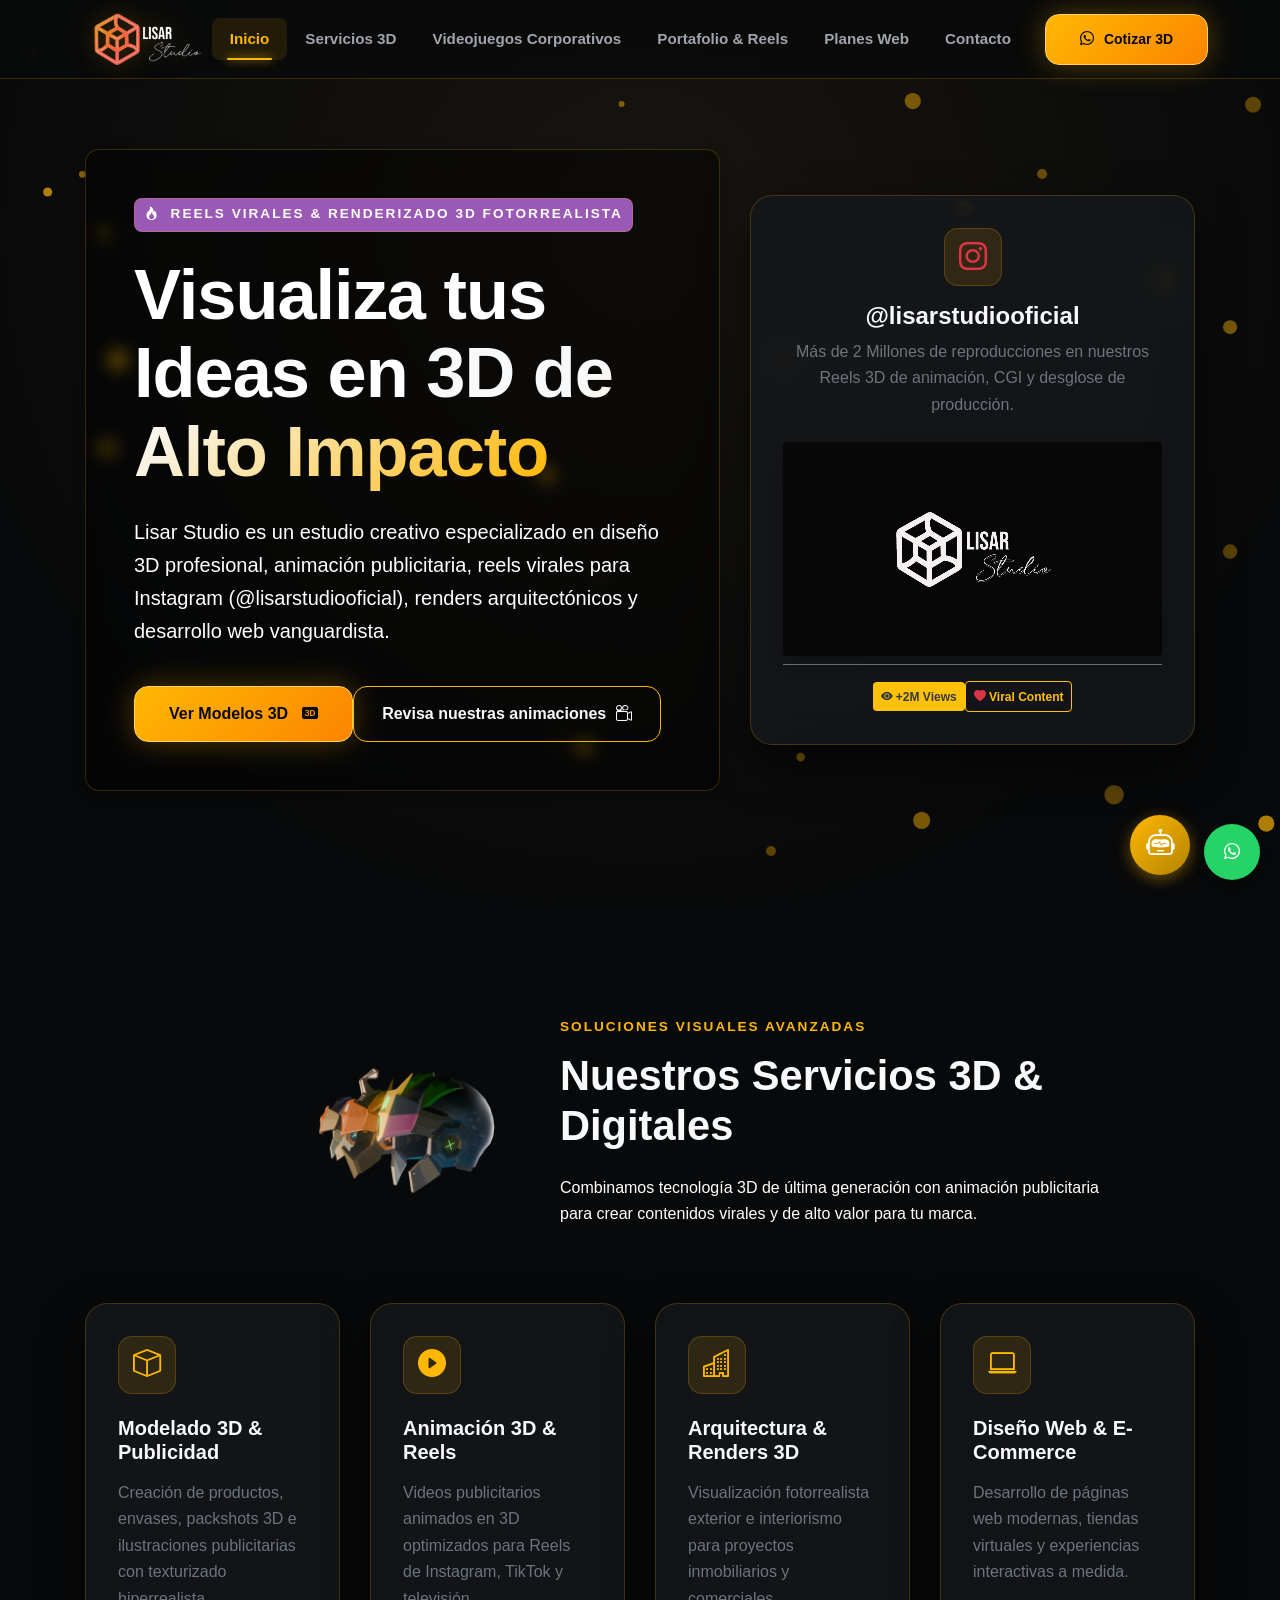
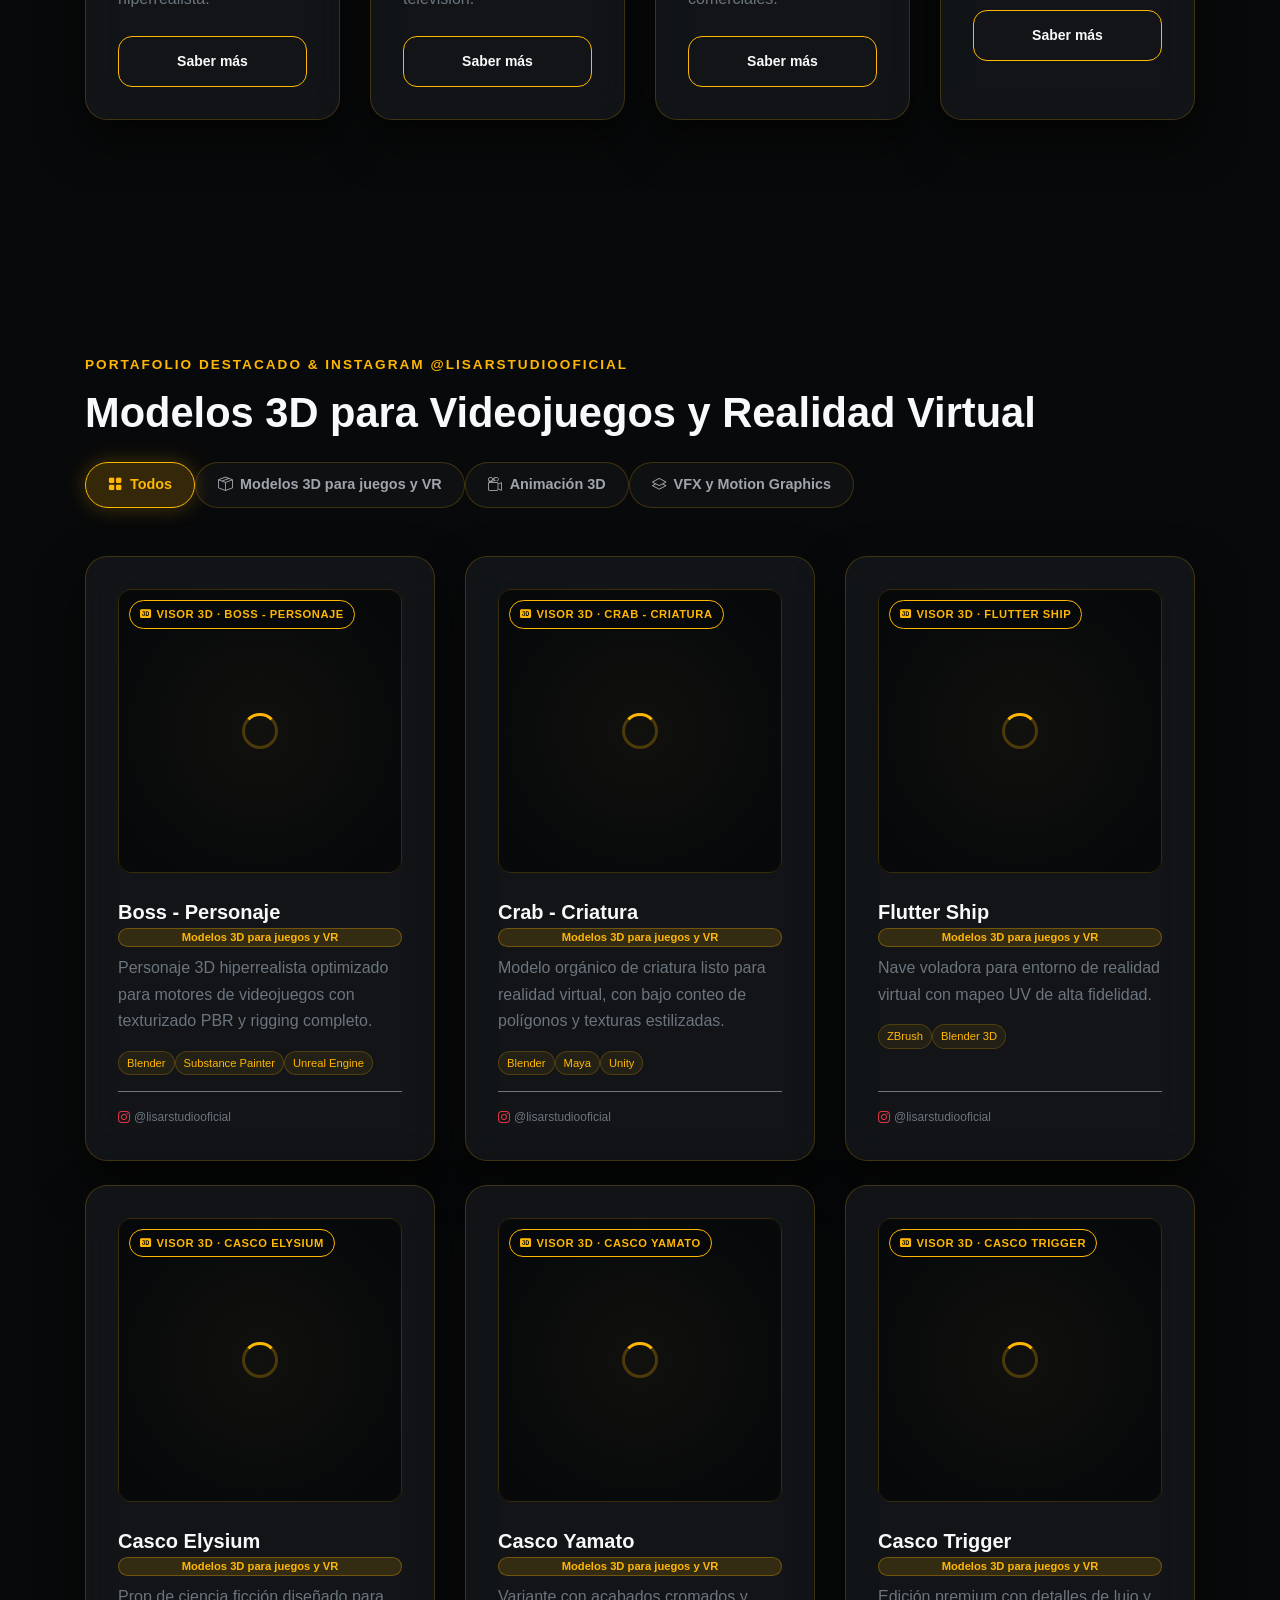
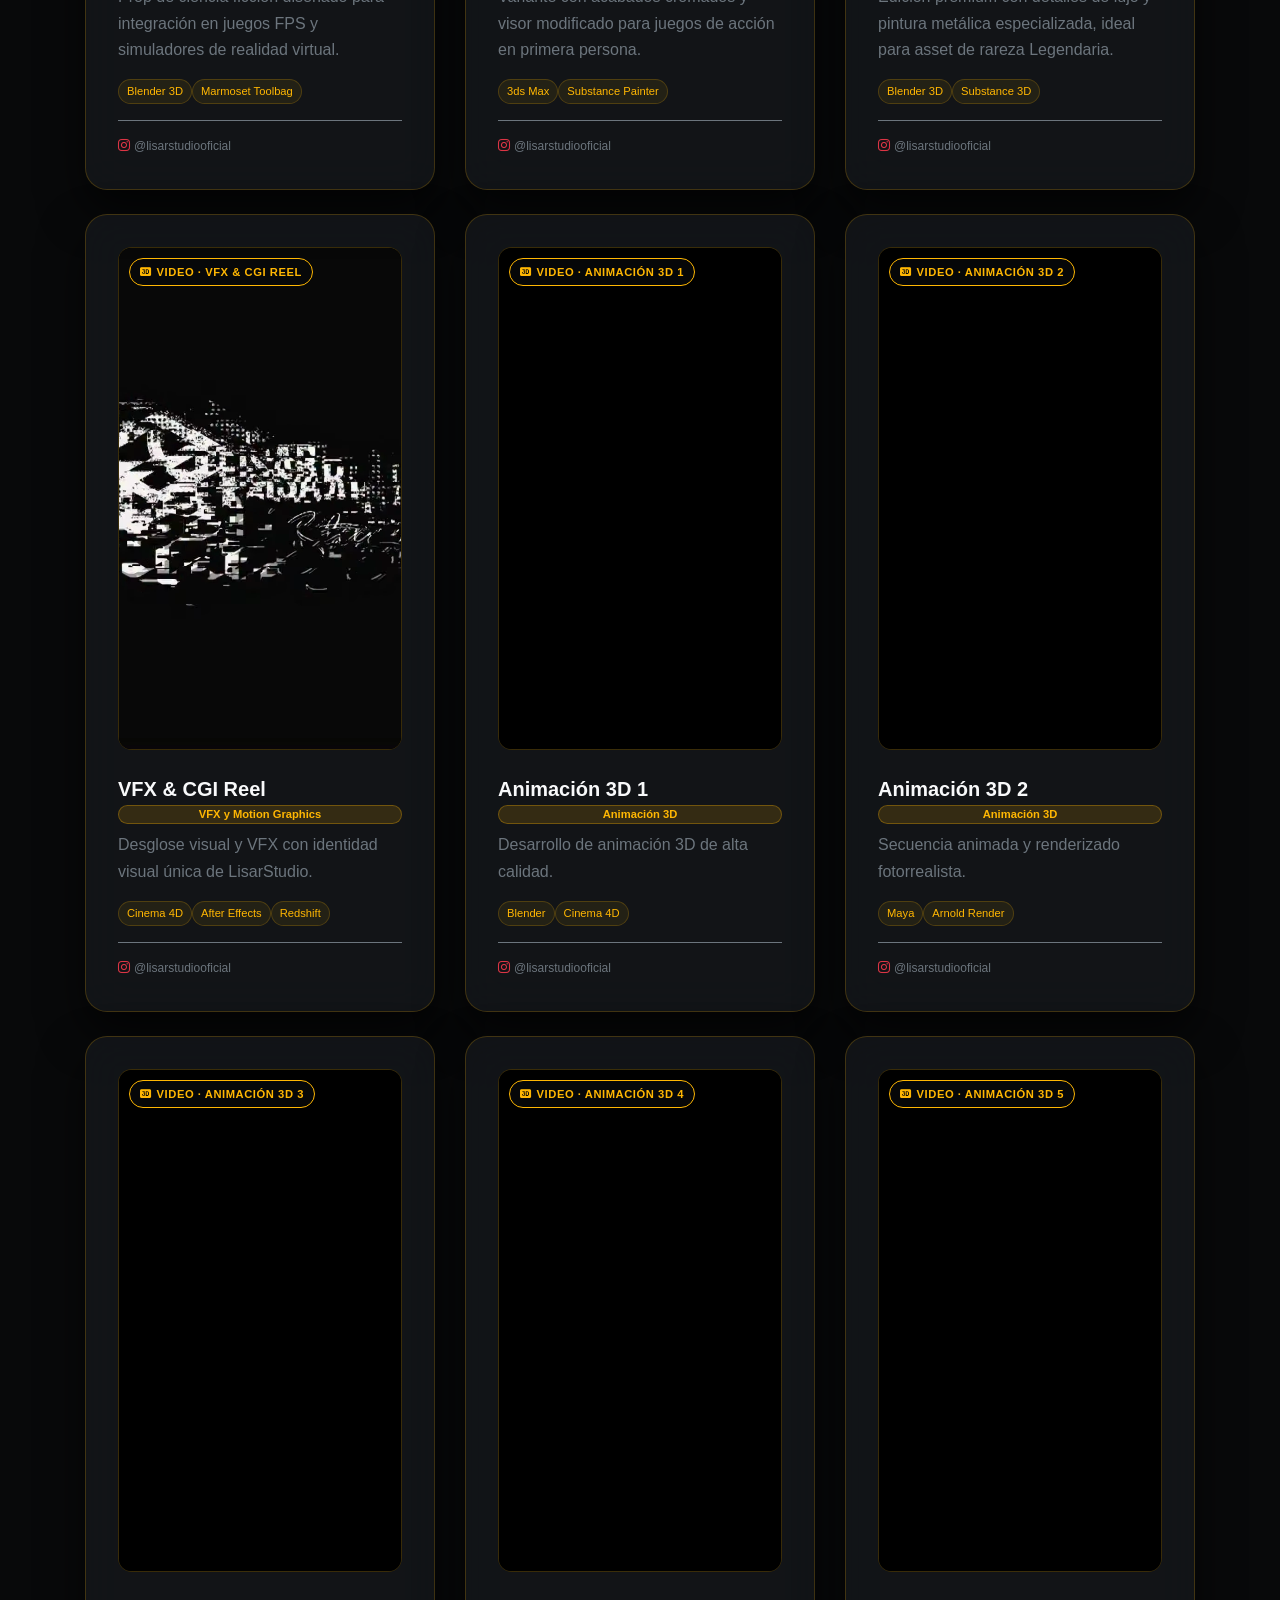
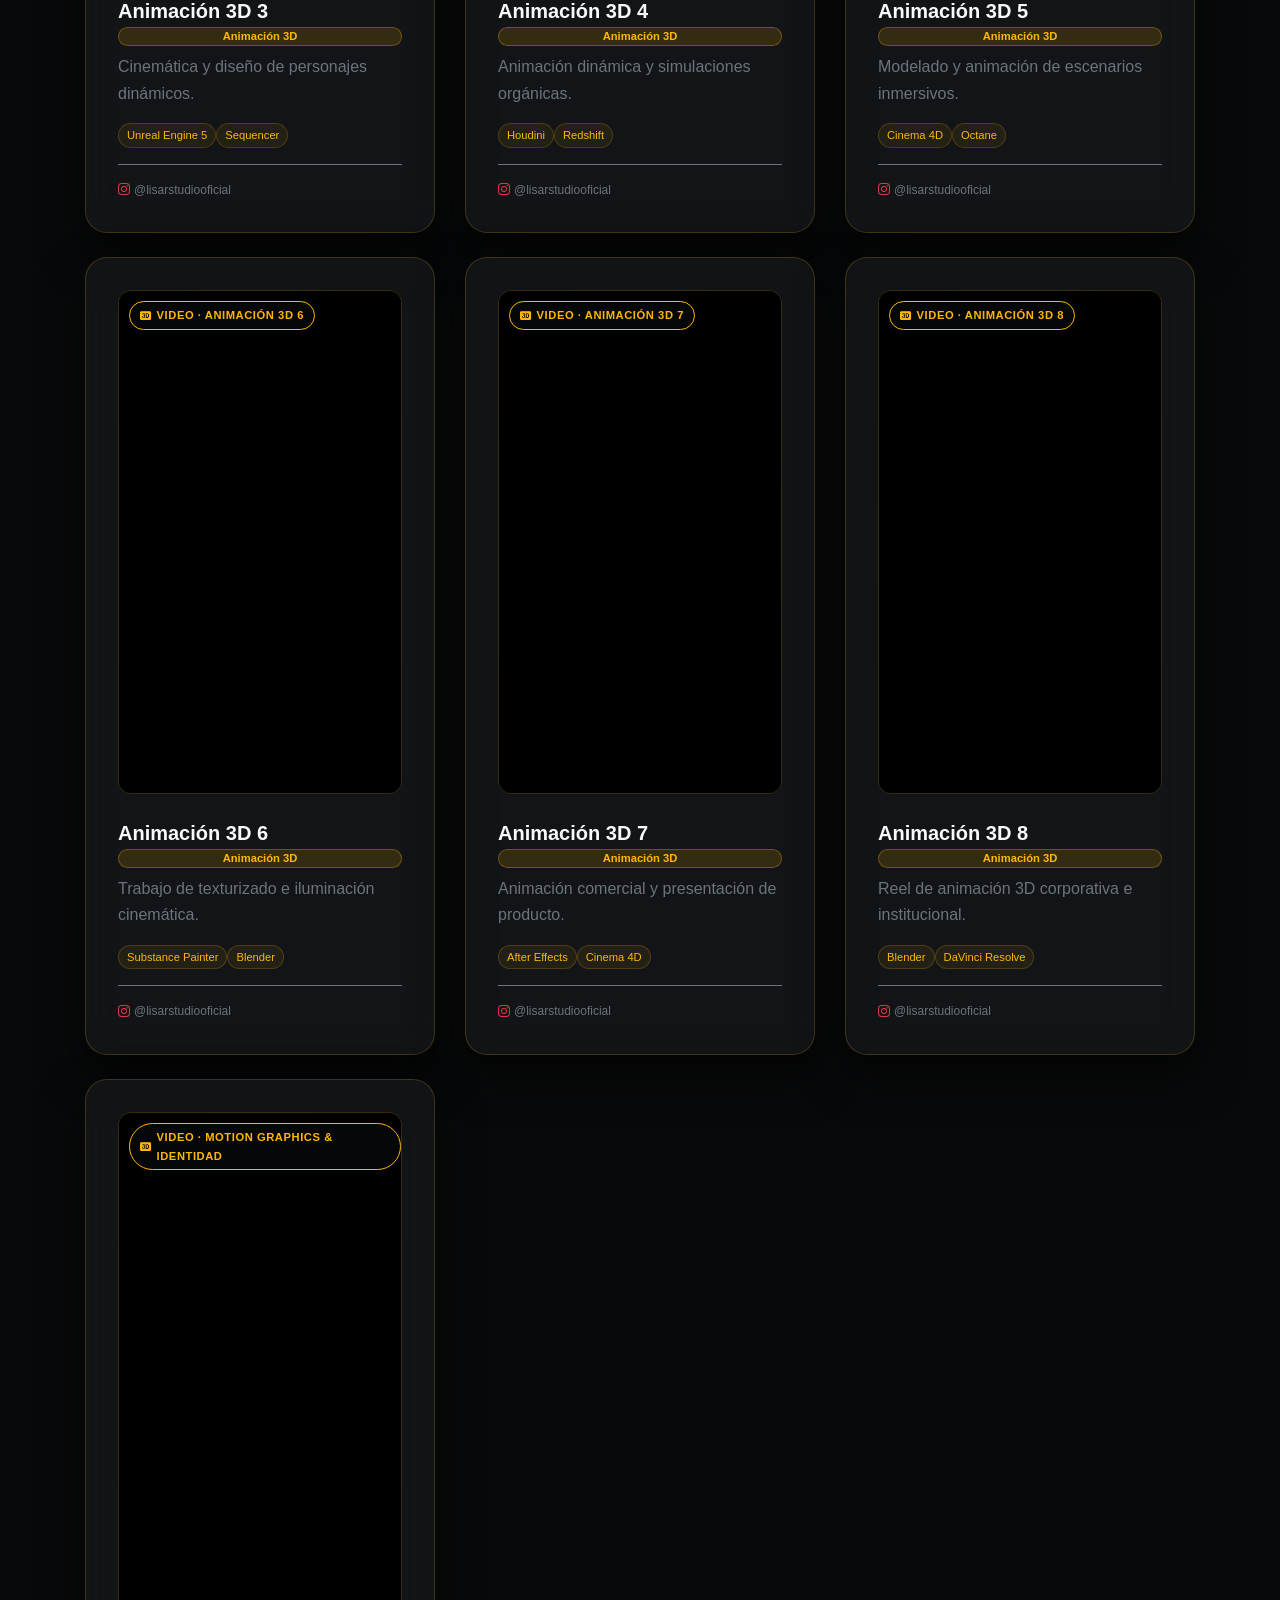
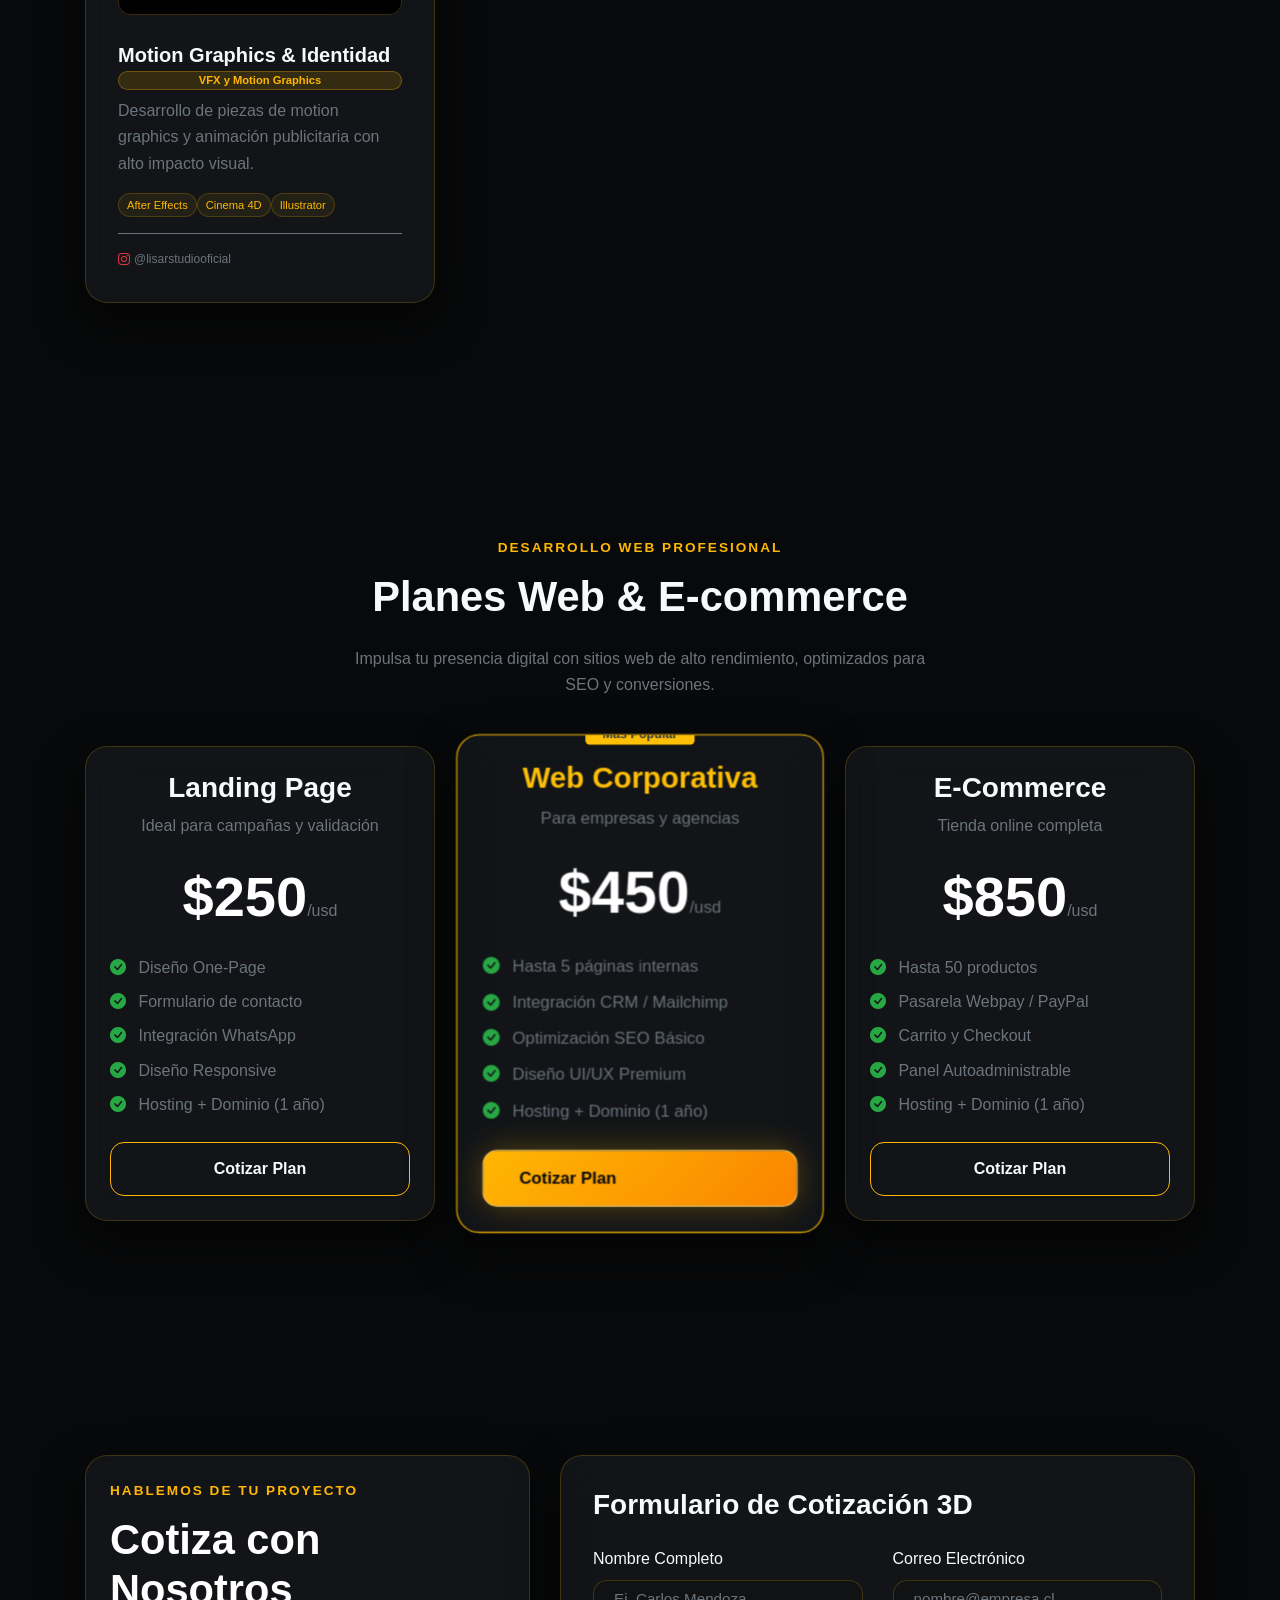
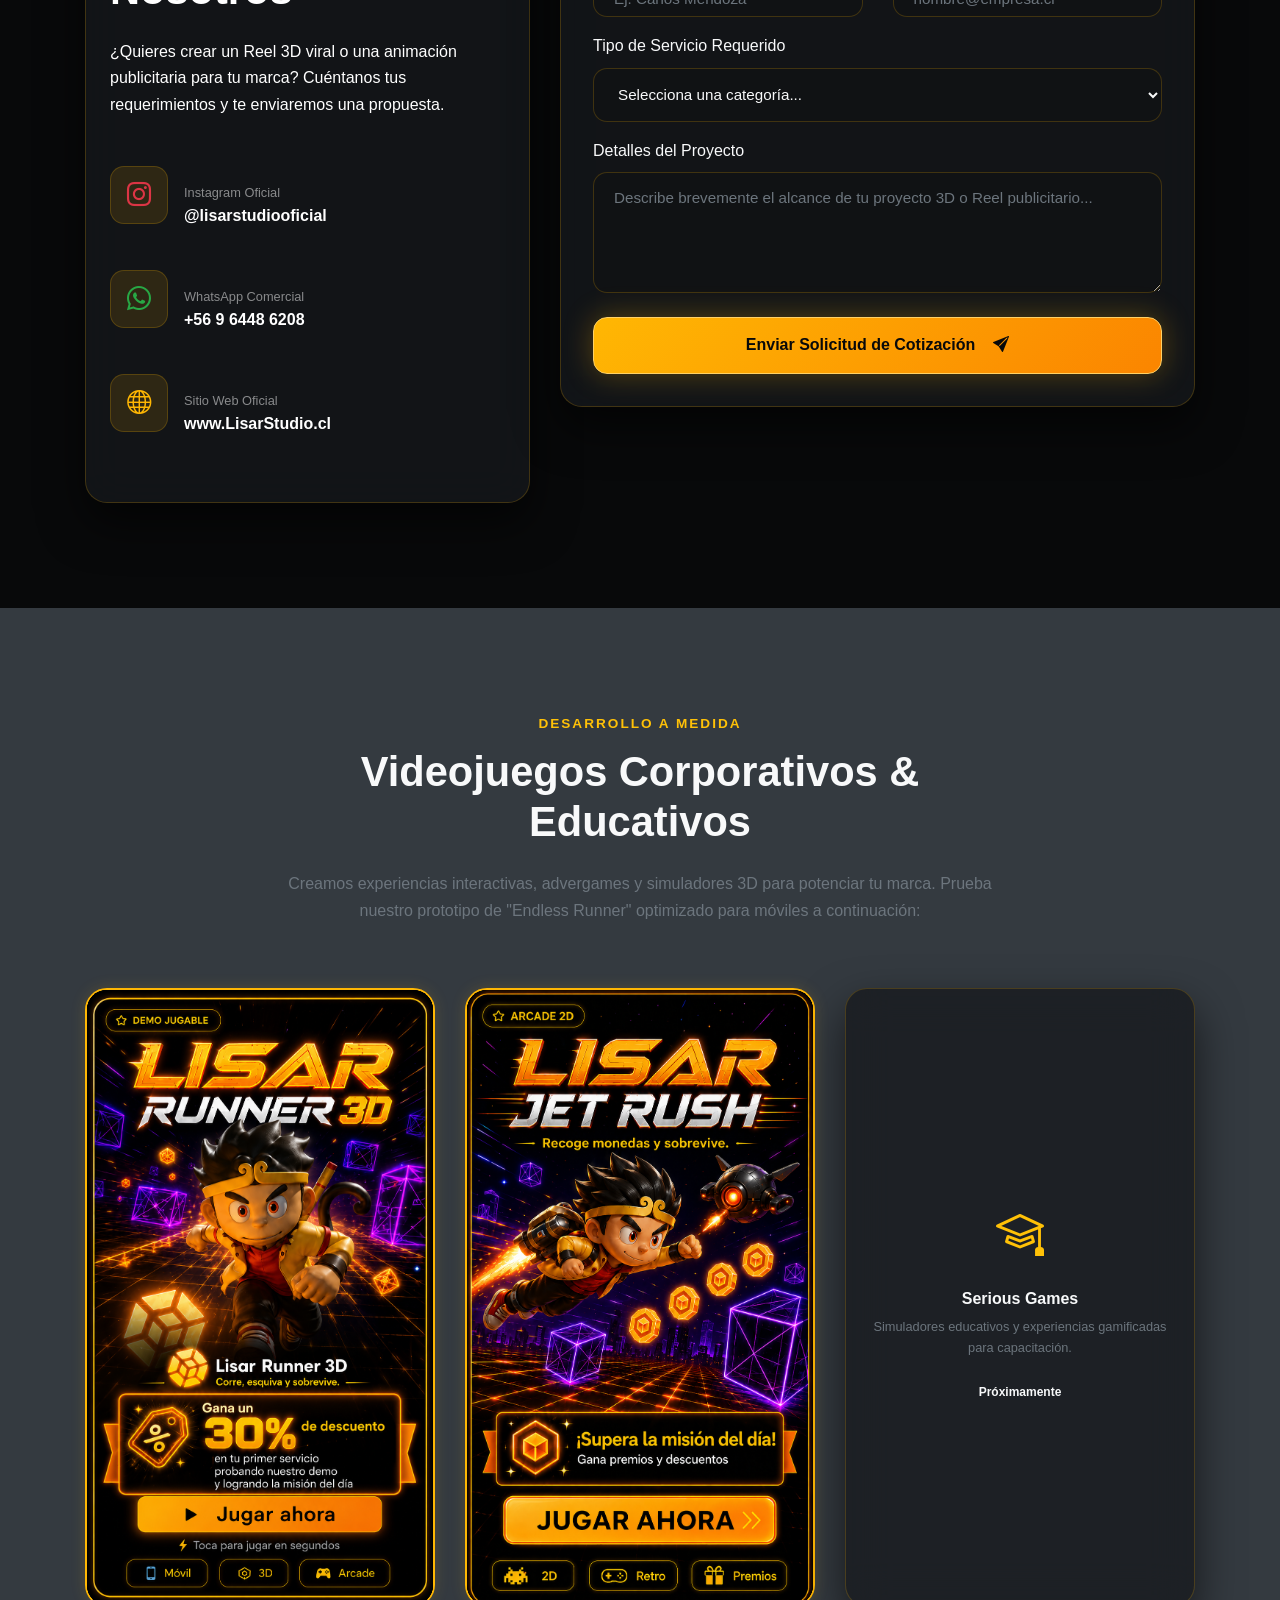
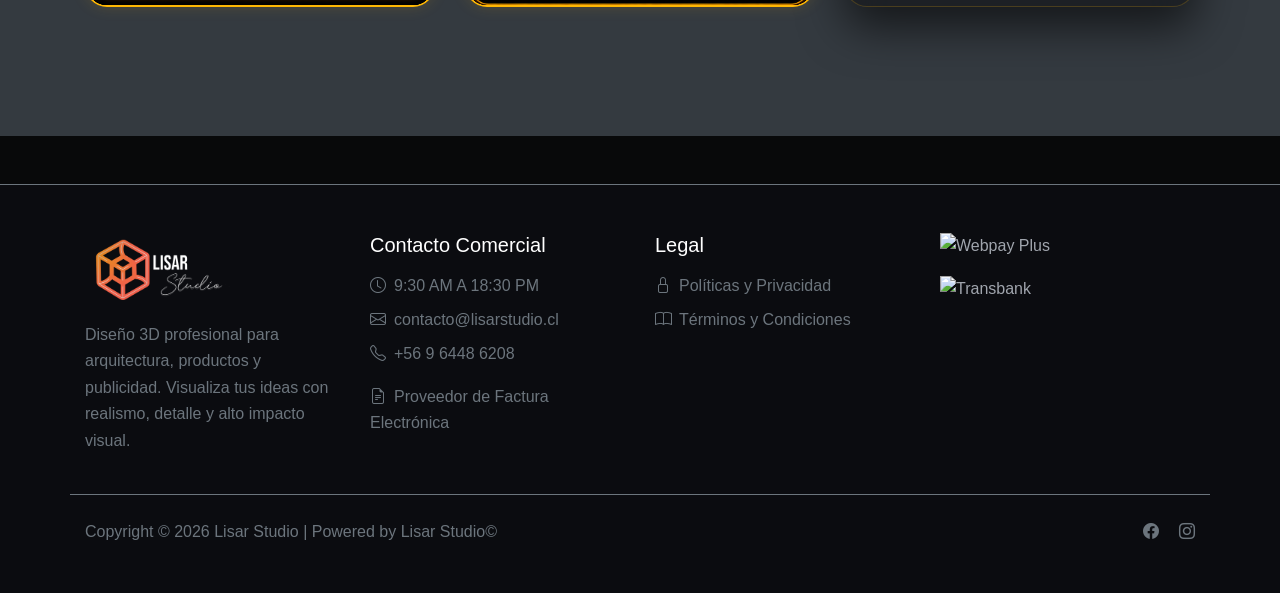
==== commit 0fadd251: "Configure dynamic logicalHeight scaling to stretch stars background and draw ground floor at the ver" ====
--- a/index.html
+++ b/index.html
@@ -698,8 +698,8 @@
     <!-- App Custom Scripts -->
     <script src="assets/js/3d-bg.js?v=999"></script>
     <script src="assets/js/game/runner.js?v=999"></script>
-    <script src="assets/js/game/arcade.js?v=20260802_V100_LOOP_FIXED"></script>
-    <script src="assets/js/chatbot.js?v=20260802_V100_LOOP_FIXED"></script>
+    <script src="assets/js/game/arcade.js?v=20260802_V110_DYNAMIC_HEIGHT"></script>
+    <script src="assets/js/chatbot.js?v=20260802_V110_DYNAMIC_HEIGHT"></script>
     <script src="assets/js/app.js?v=999"></script>
    
    <!-- Floating WhatsApp Button -->
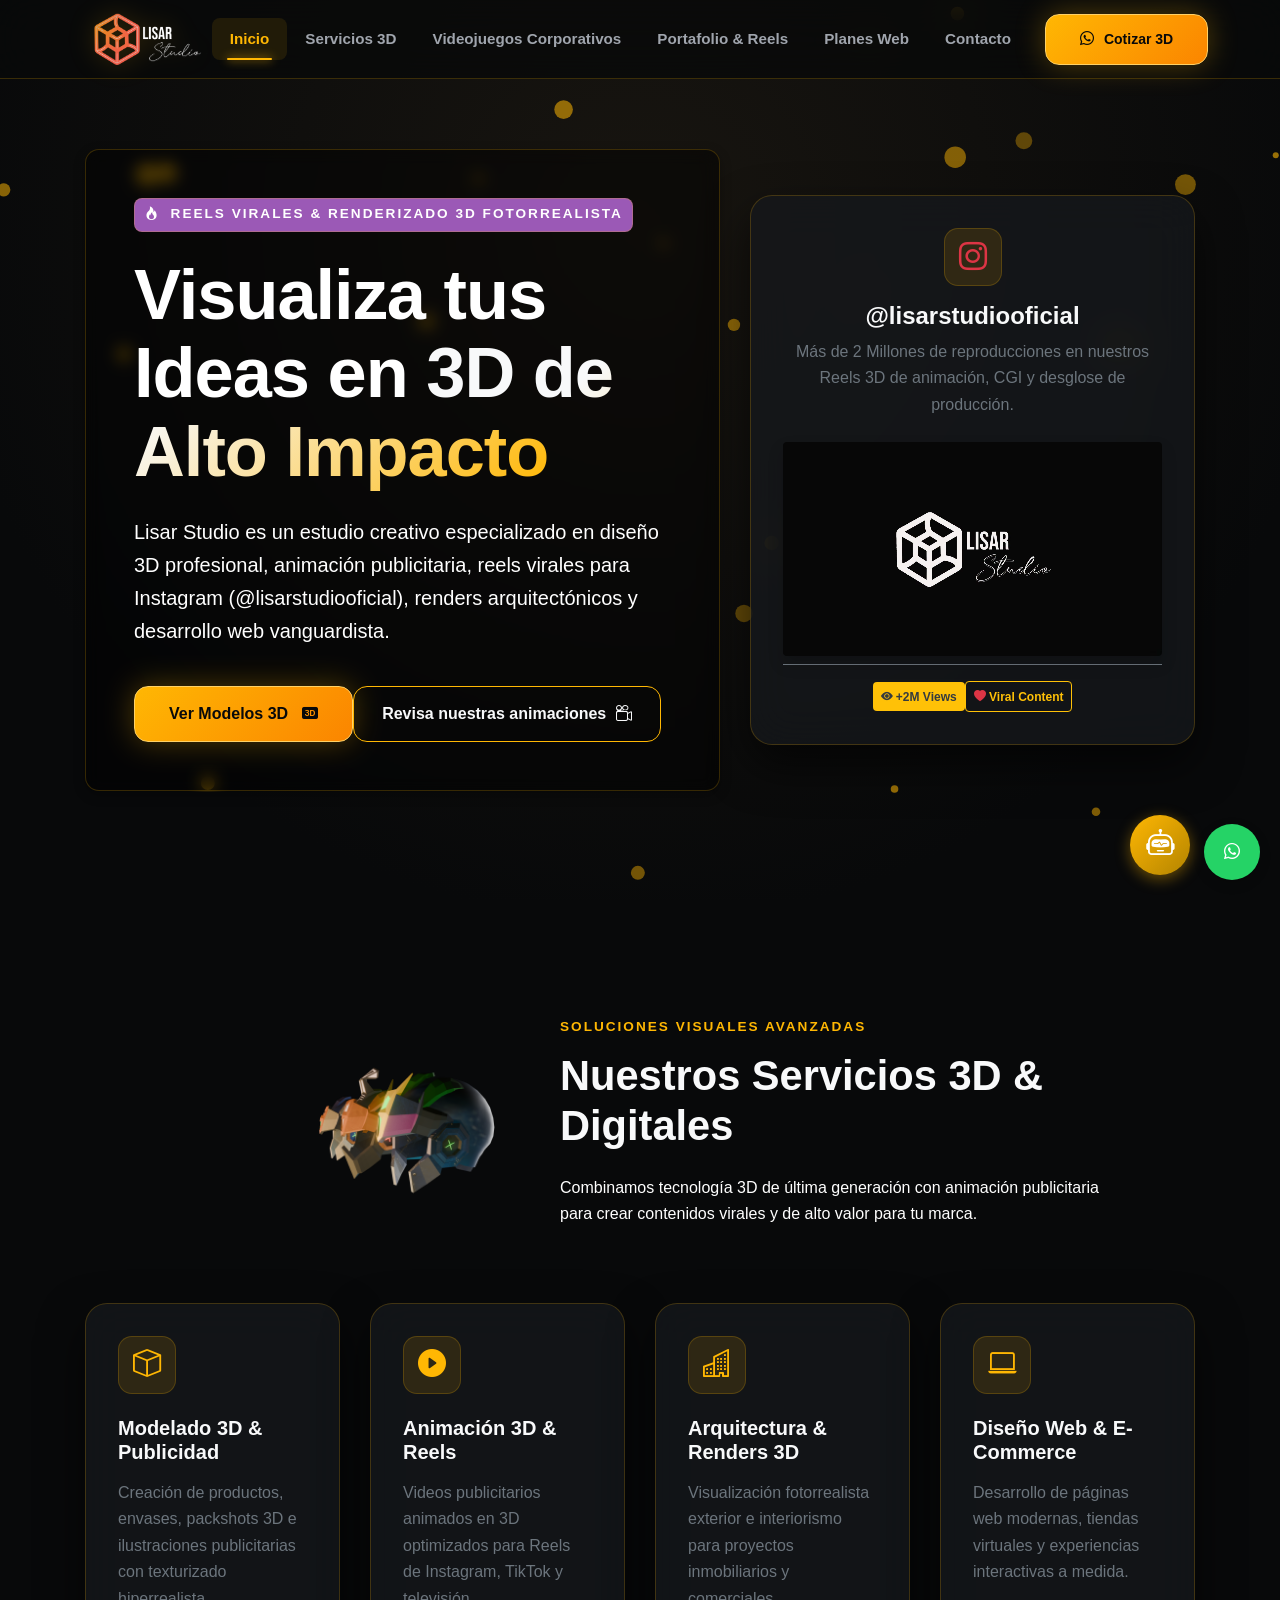
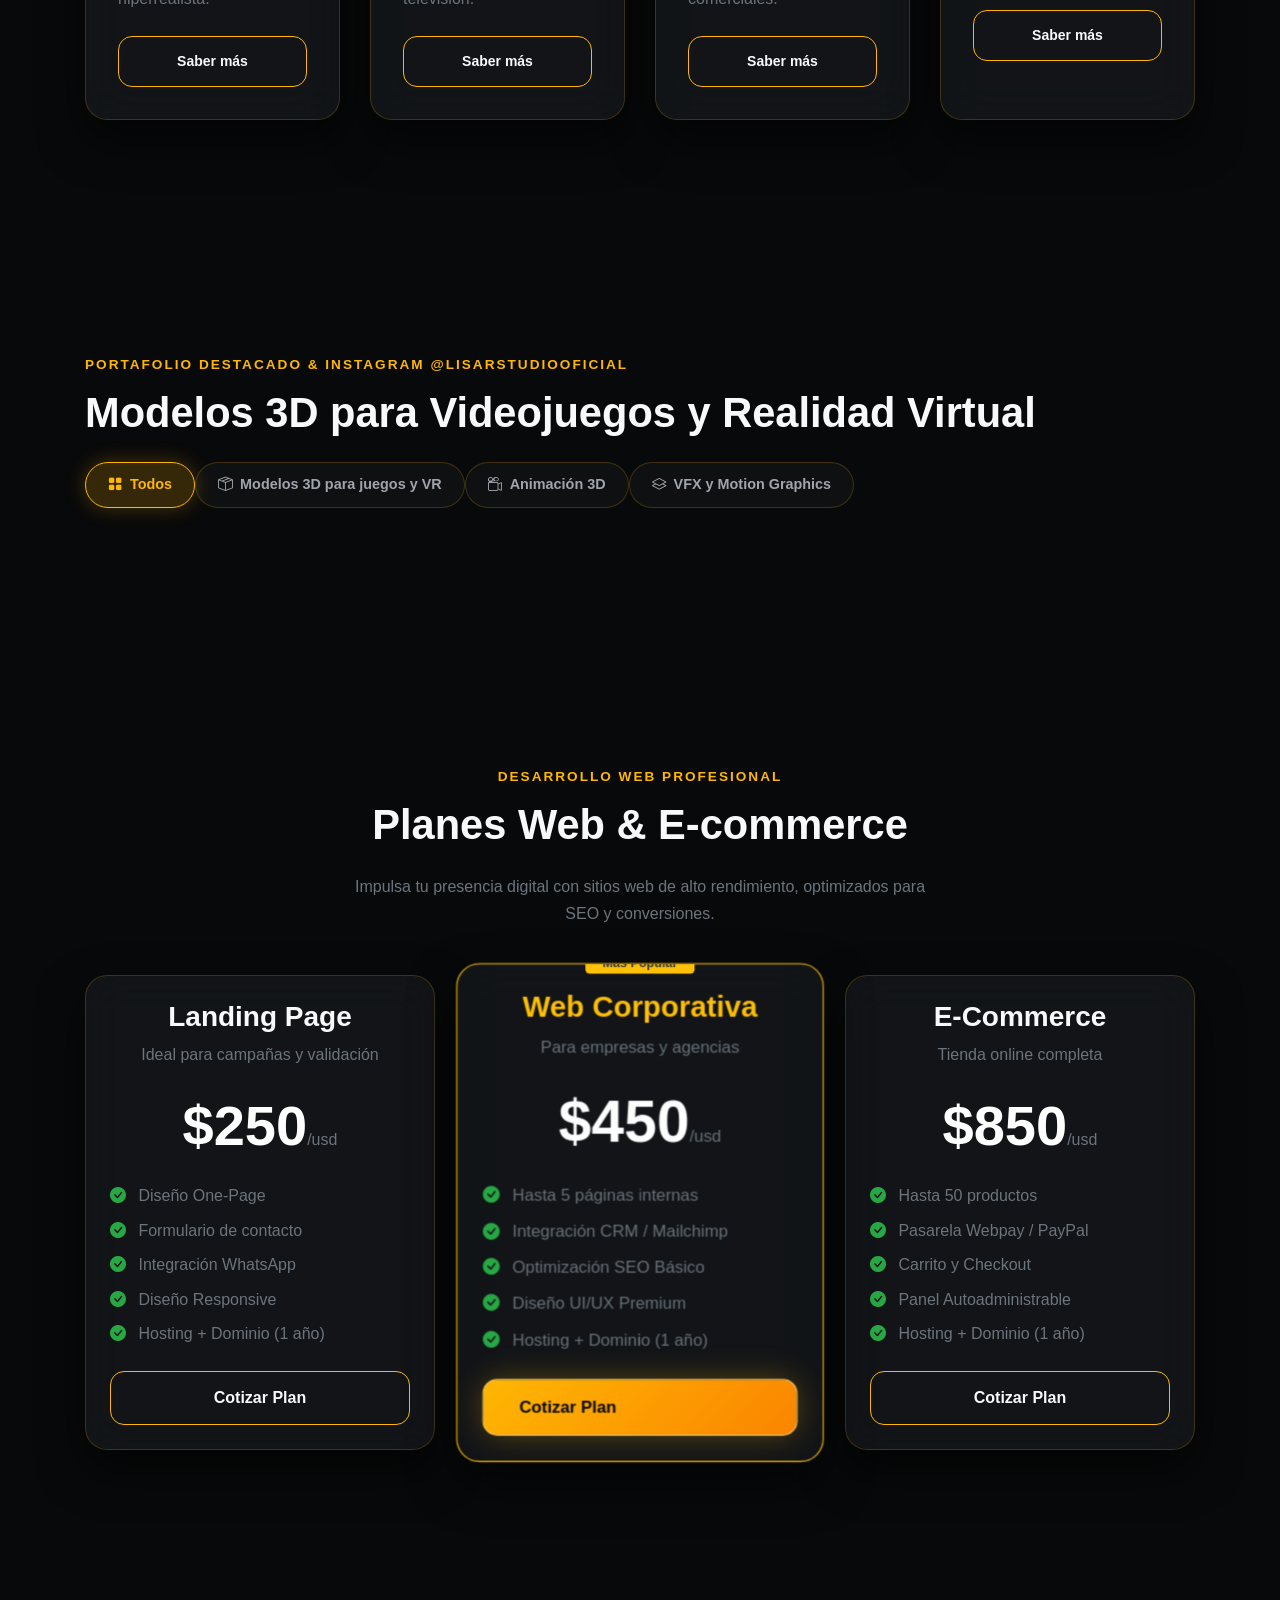
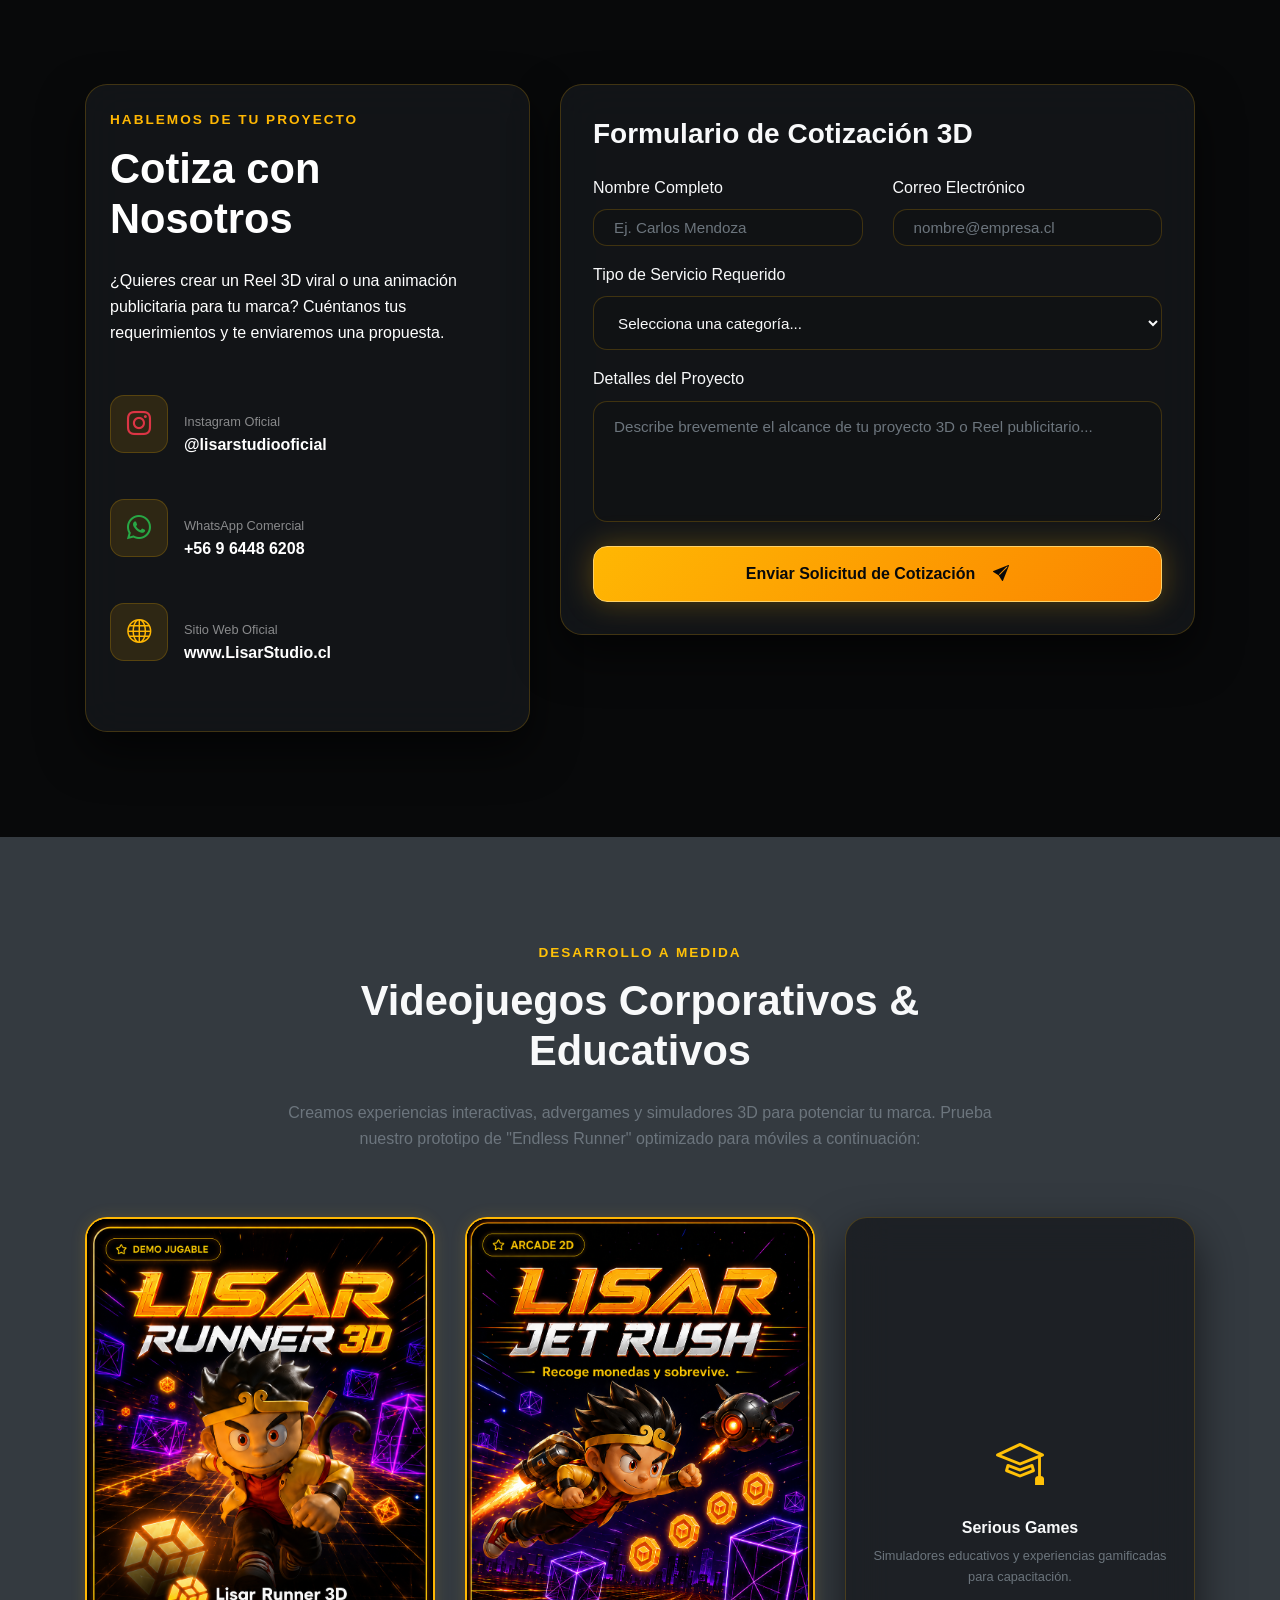
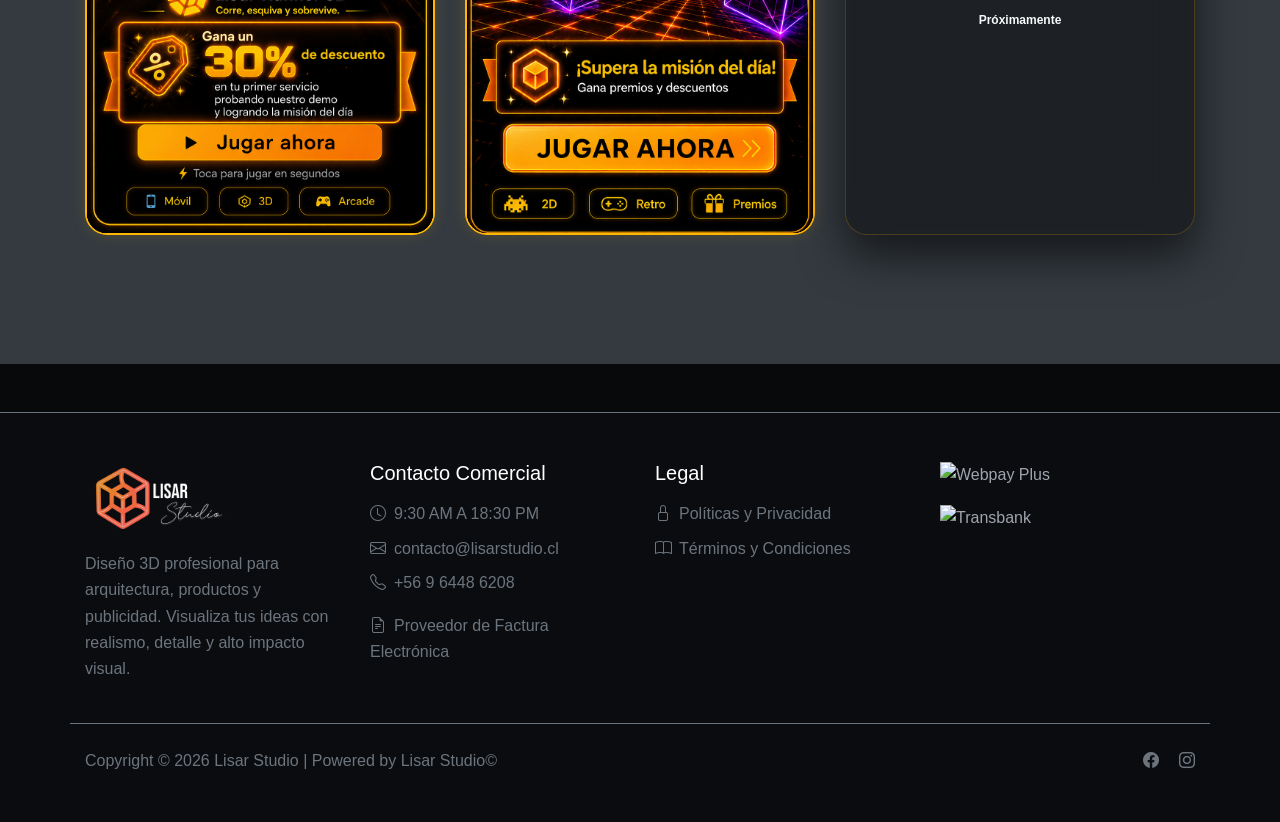
==== commit 4bd6a030: "Add bulletproof dynamic timestamp cache-buster script loader to force refresh of modified javascript" ====
--- a/index.html
+++ b/index.html
@@ -695,12 +695,25 @@
      AOS.init({ once: true, offset: 100, duration: 800 });
    </script>
 
-    <!-- App Custom Scripts -->
-    <script src="assets/js/3d-bg.js?v=999"></script>
-    <script src="assets/js/game/runner.js?v=999"></script>
-    <script src="assets/js/game/arcade.js?v=20260802_V110_DYNAMIC_HEIGHT"></script>
-    <script src="assets/js/chatbot.js?v=20260802_V110_DYNAMIC_HEIGHT"></script>
-    <script src="assets/js/app.js?v=999"></script>
+     <!-- App Custom Scripts -->
+     <script src="assets/js/3d-bg.js?v=999"></script>
+     <script src="assets/js/game/runner.js?v=999"></script>
+     <script>
+       (function() {
+         const time = Date.now();
+         const scripts = [
+           'assets/js/game/arcade.js?v=' + time,
+           'assets/js/chatbot.js?v=' + time,
+           'assets/js/app.js?v=' + time
+         ];
+         scripts.forEach(src => {
+           const s = document.createElement('script');
+           s.src = src;
+           s.async = false;
+           document.head.appendChild(s);
+         });
+       })();
+     </script>
    
    <!-- Floating WhatsApp Button -->
    <a href="https://api.whatsapp.com/send?phone=56964486208" class="whatsapp-float" target="_blank" title="Contáctanos por WhatsApp">
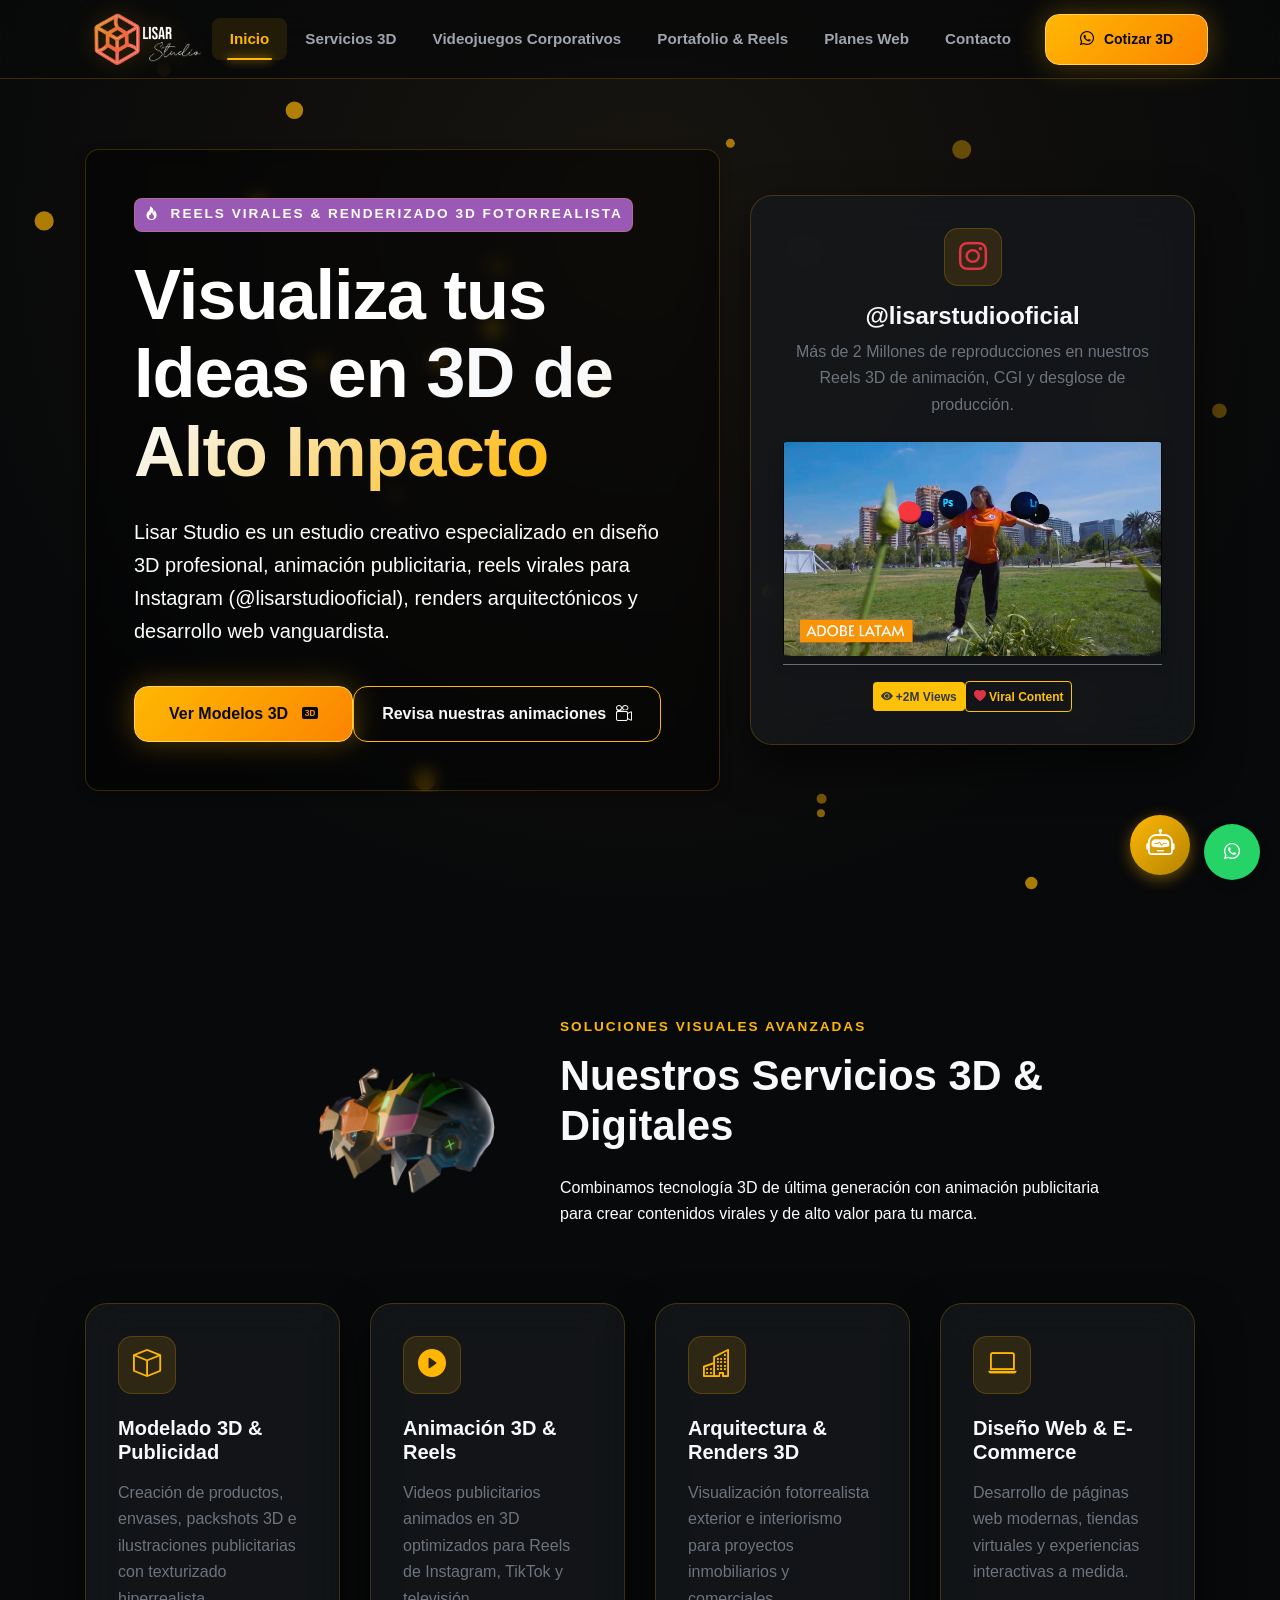
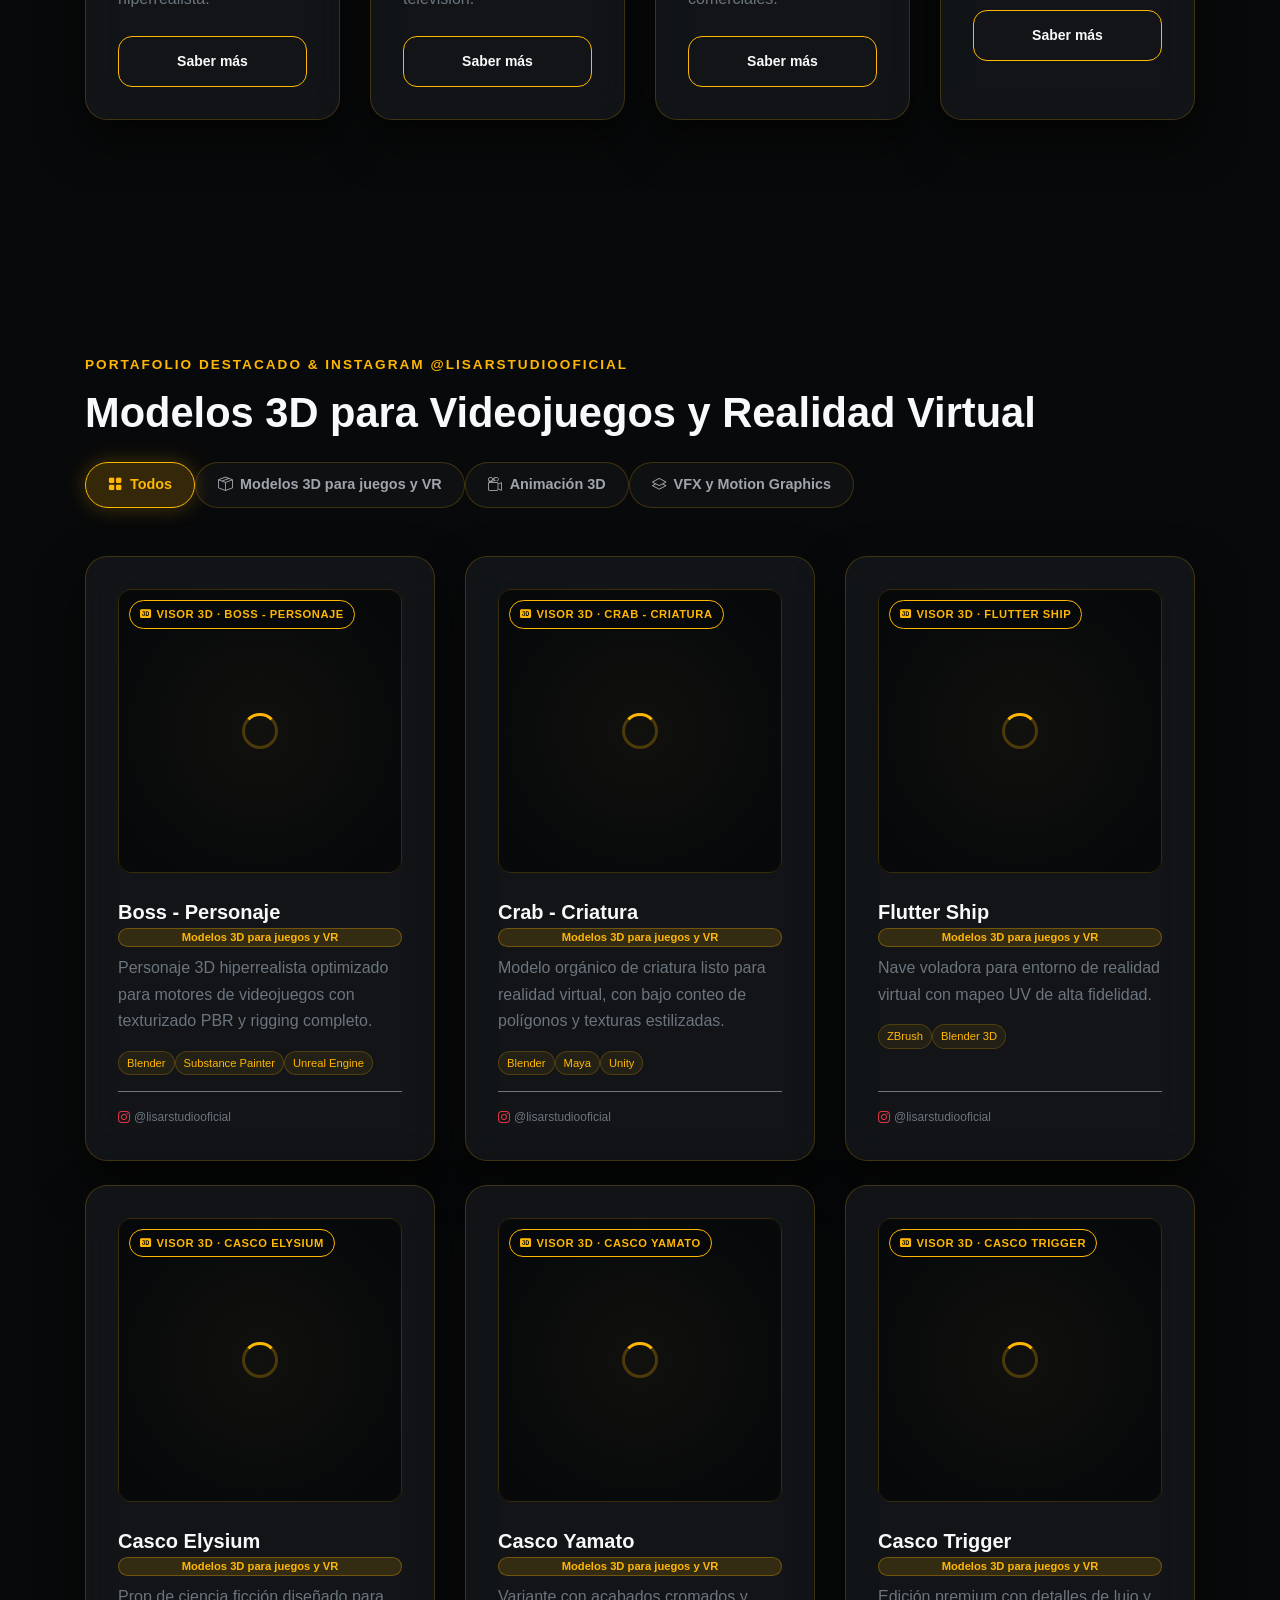
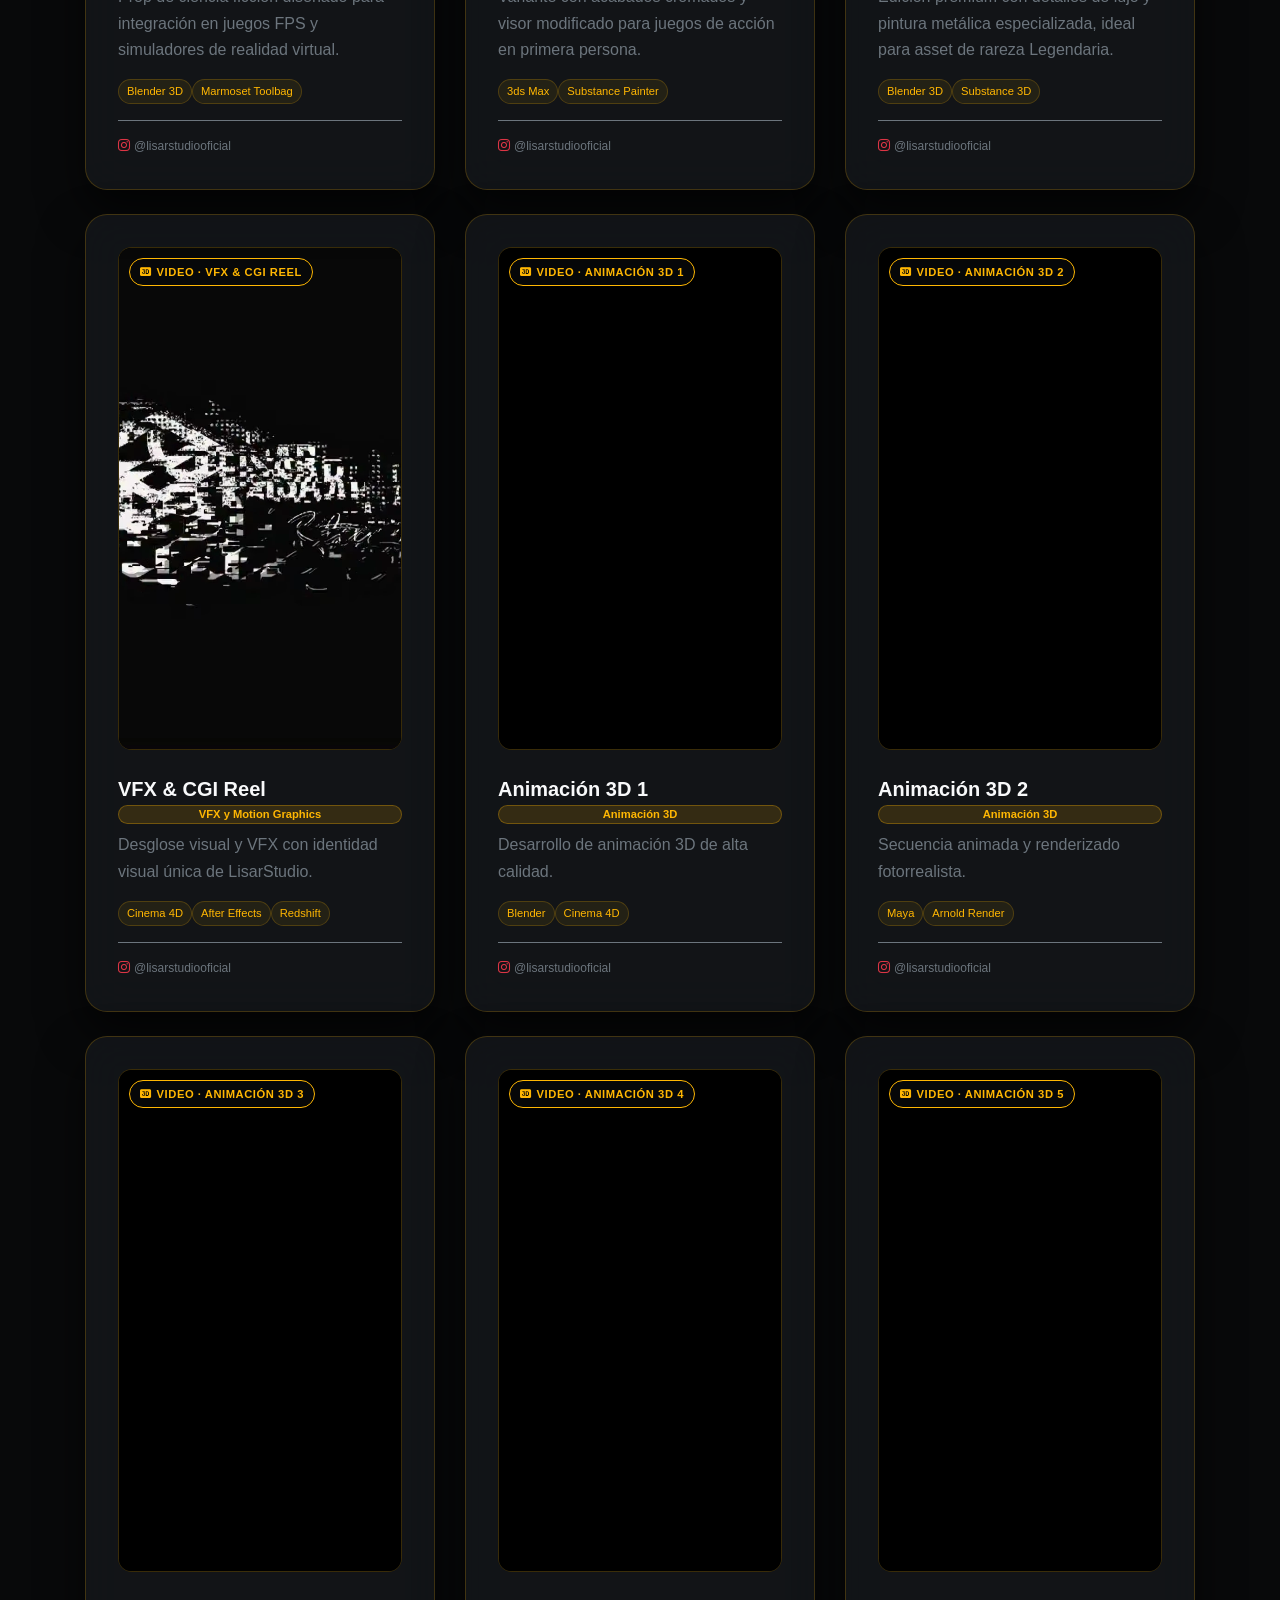
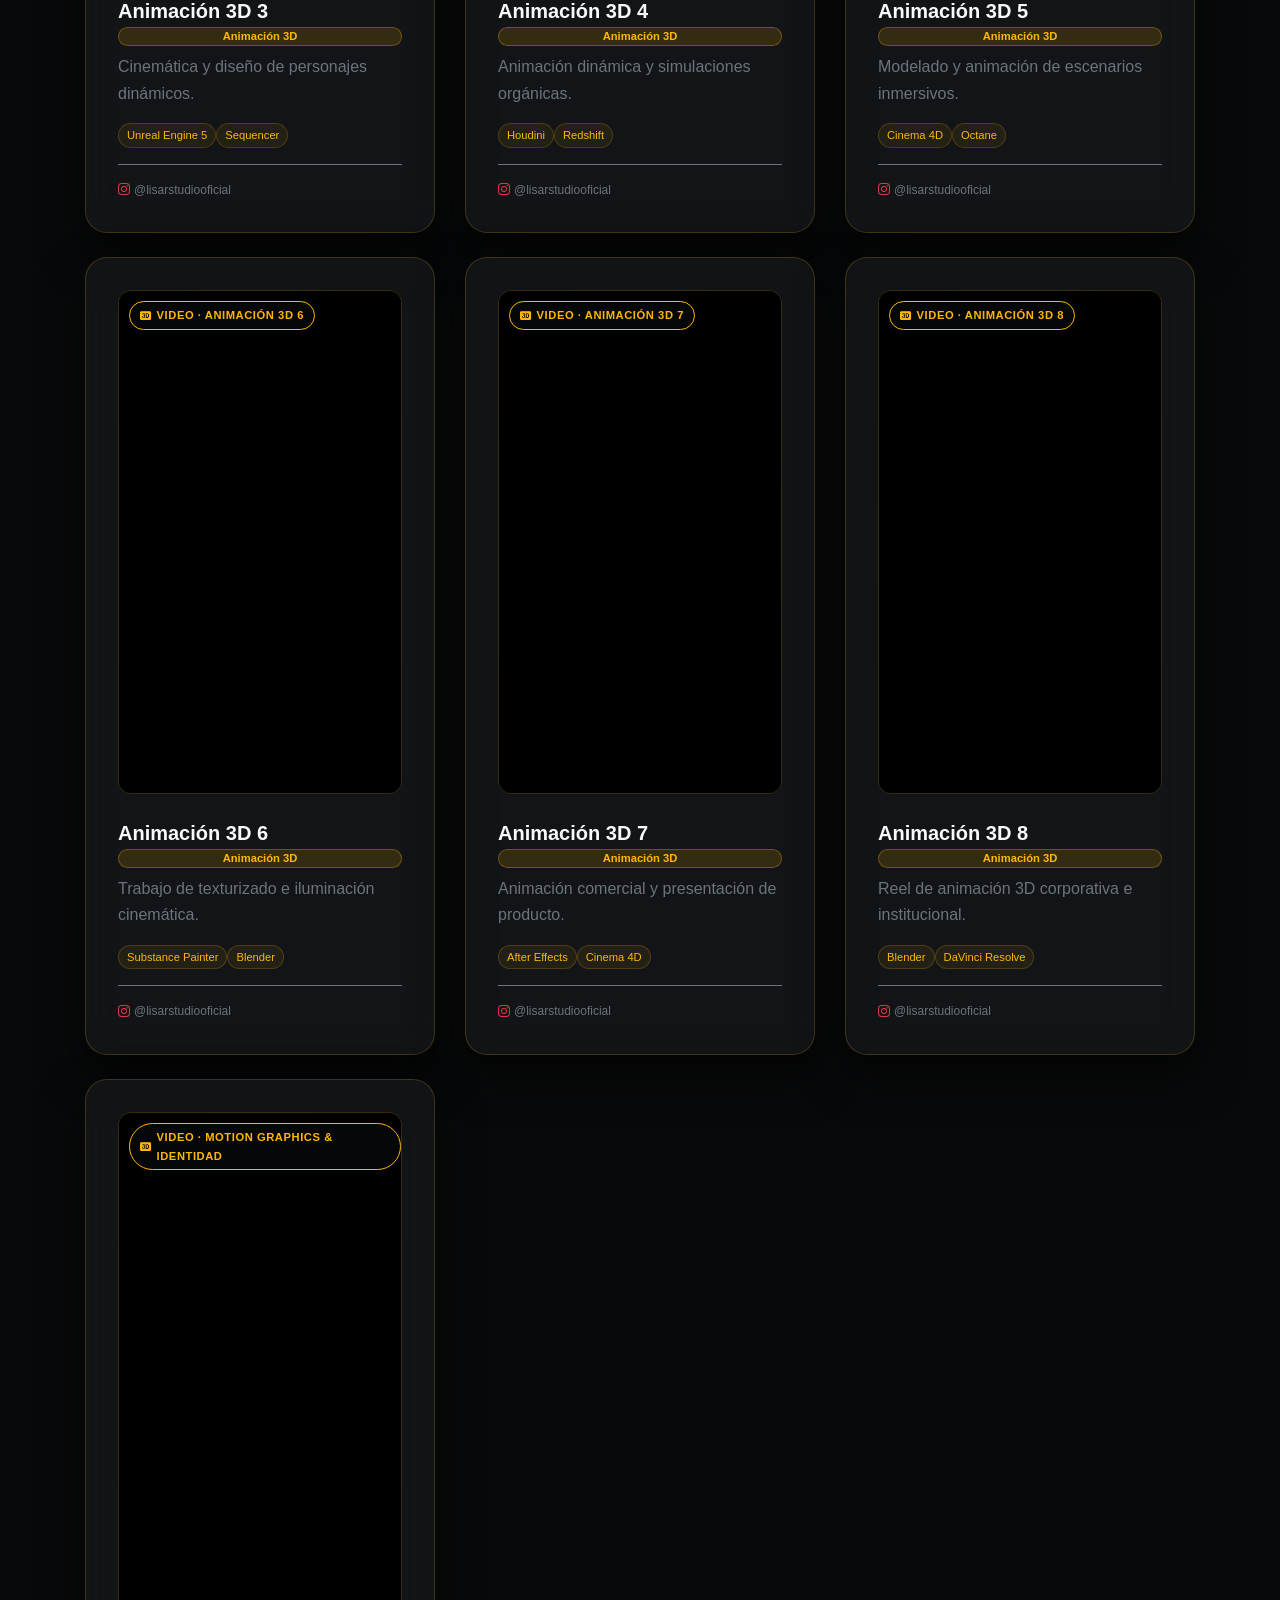
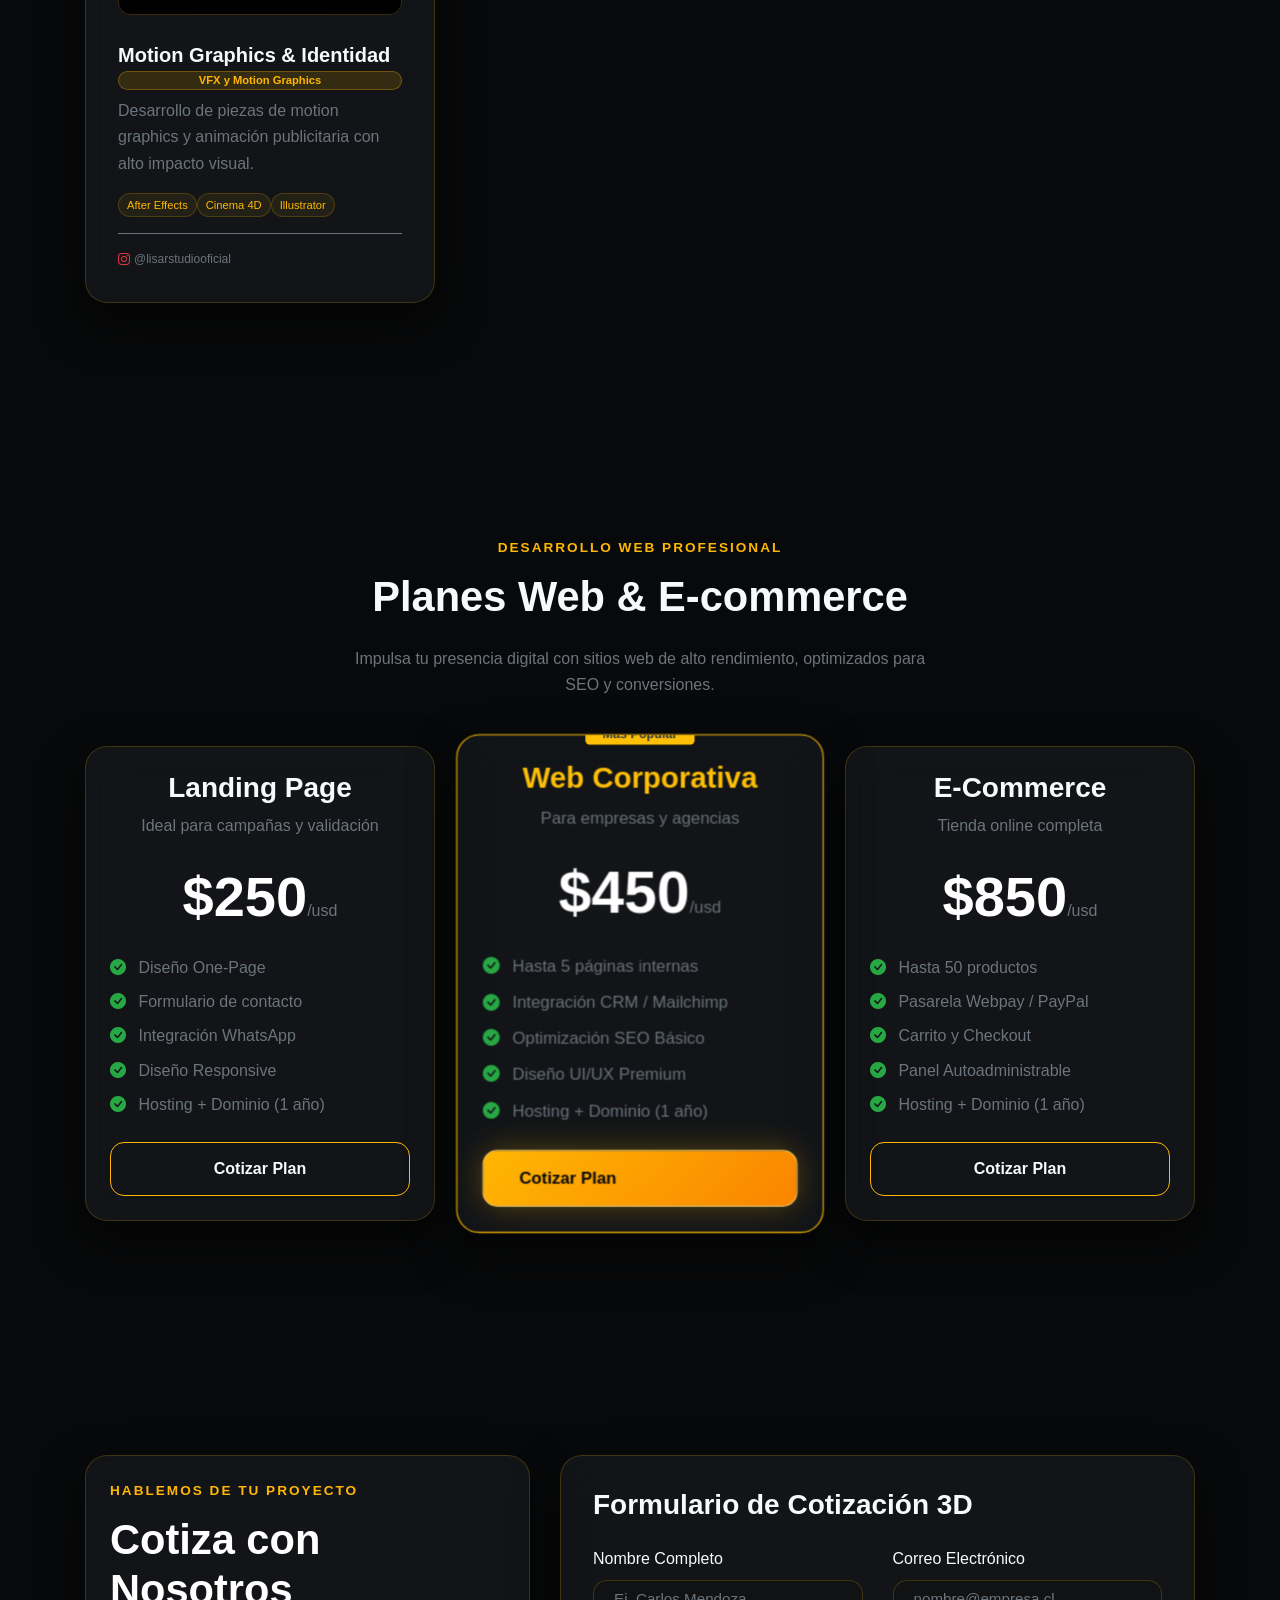
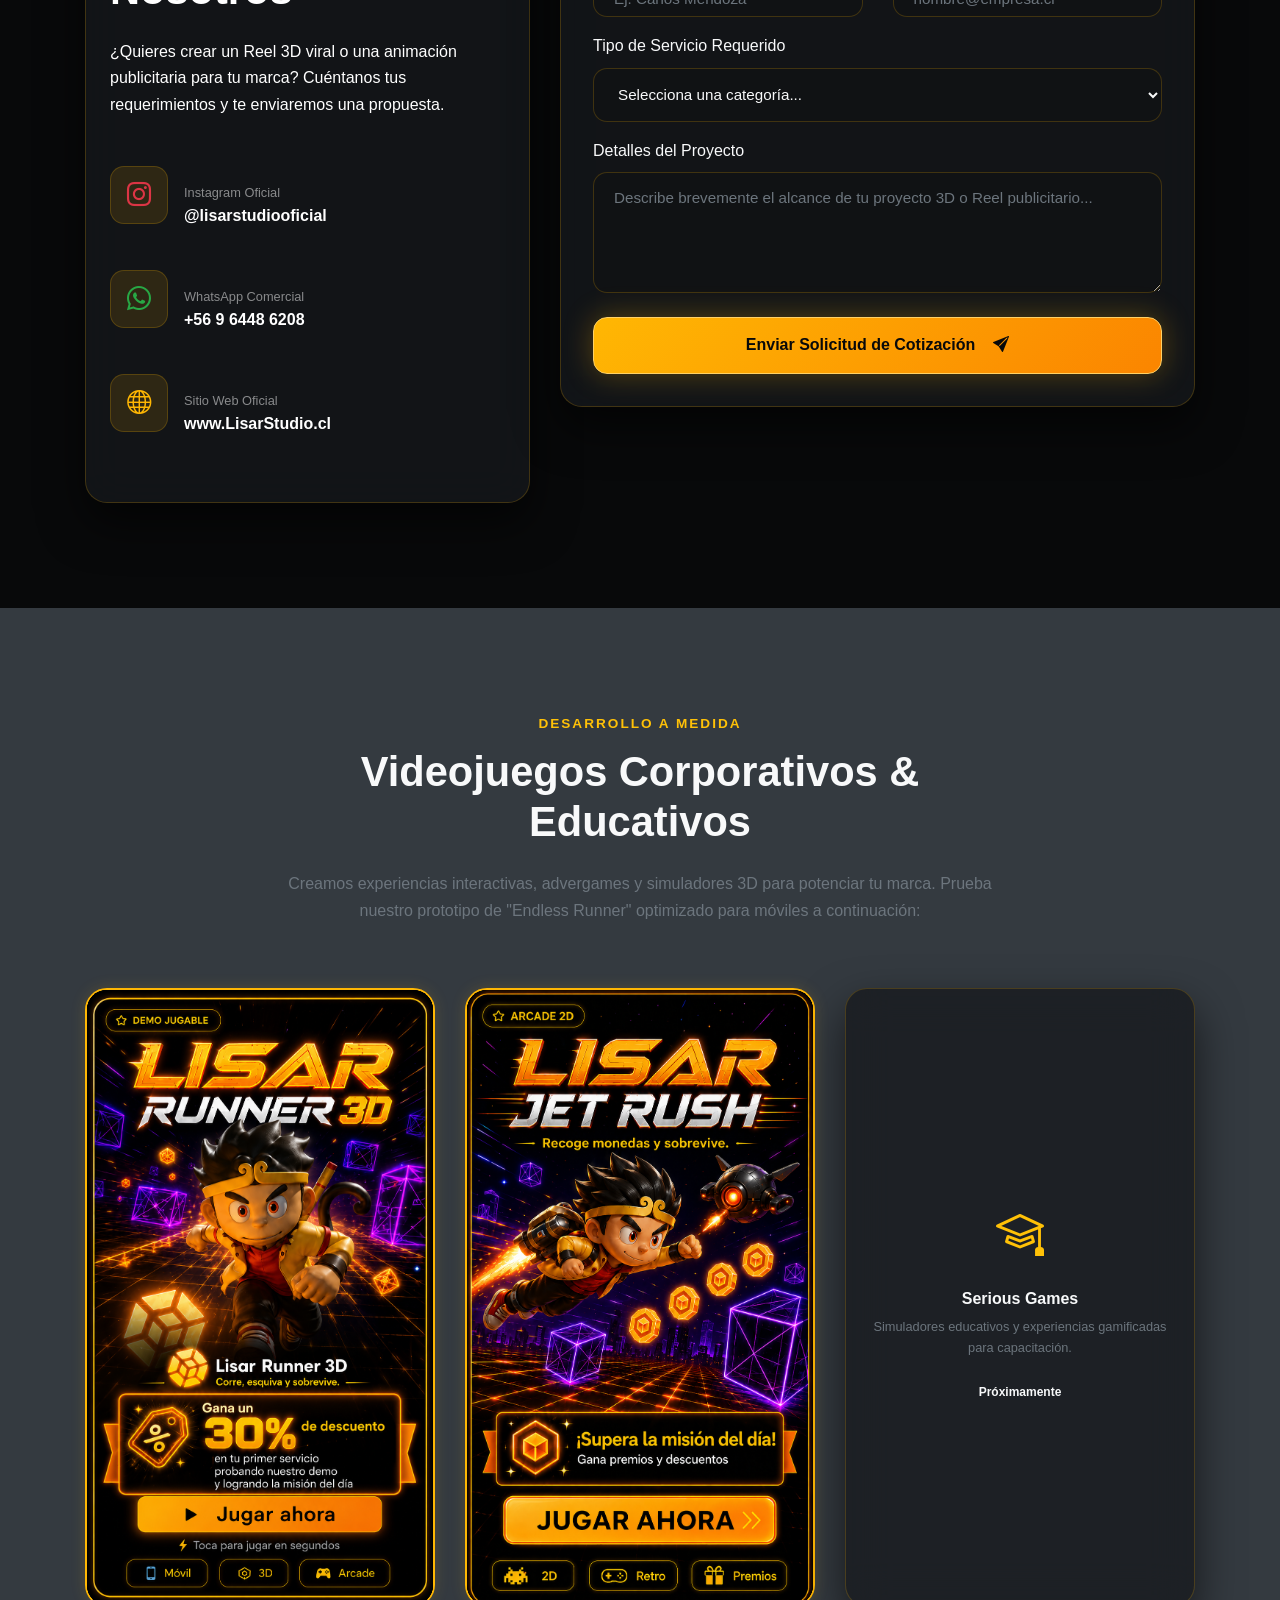
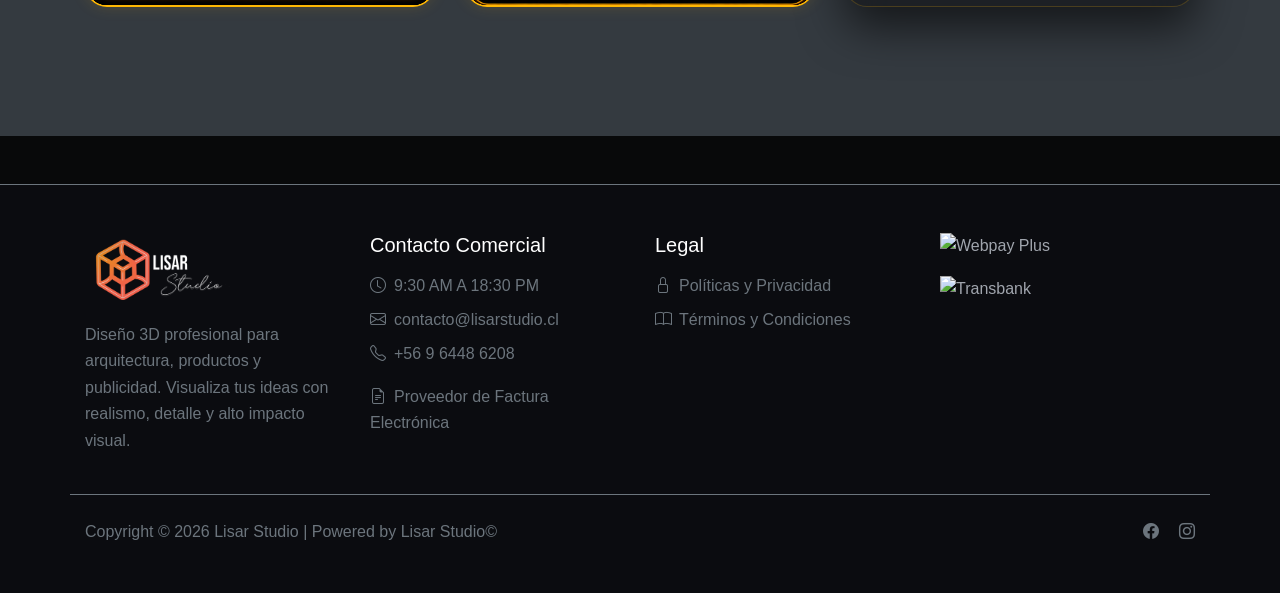
==== commit 0a7555de: "fix(portfolio): initialize app on load and allow blob/media in CSP" ====
--- a/index.html
+++ b/index.html
@@ -23,7 +23,7 @@
   <meta http-equiv="Cache-Control" content="no-cache, no-store, must-revalidate">
   <meta http-equiv="Pragma" content="no-cache">
   <meta http-equiv="Expires" content="0">
-  <meta http-equiv="Content-Security-Policy" content="default-src 'self' https: 'unsafe-inline' 'unsafe-eval'; img-src 'self' data: https: http:; font-src 'self' data: https:;">
+  <meta http-equiv="Content-Security-Policy" content="default-src 'self' https: 'unsafe-inline' 'unsafe-eval'; connect-src 'self' https: blob:; img-src 'self' data: blob: https: http:; media-src 'self' blob: data: https: http:; font-src 'self' data: https:;">
   <style id="antiClickjack">body{display:none !important;}</style>
   <script type="text/javascript">
     if (self === top) {
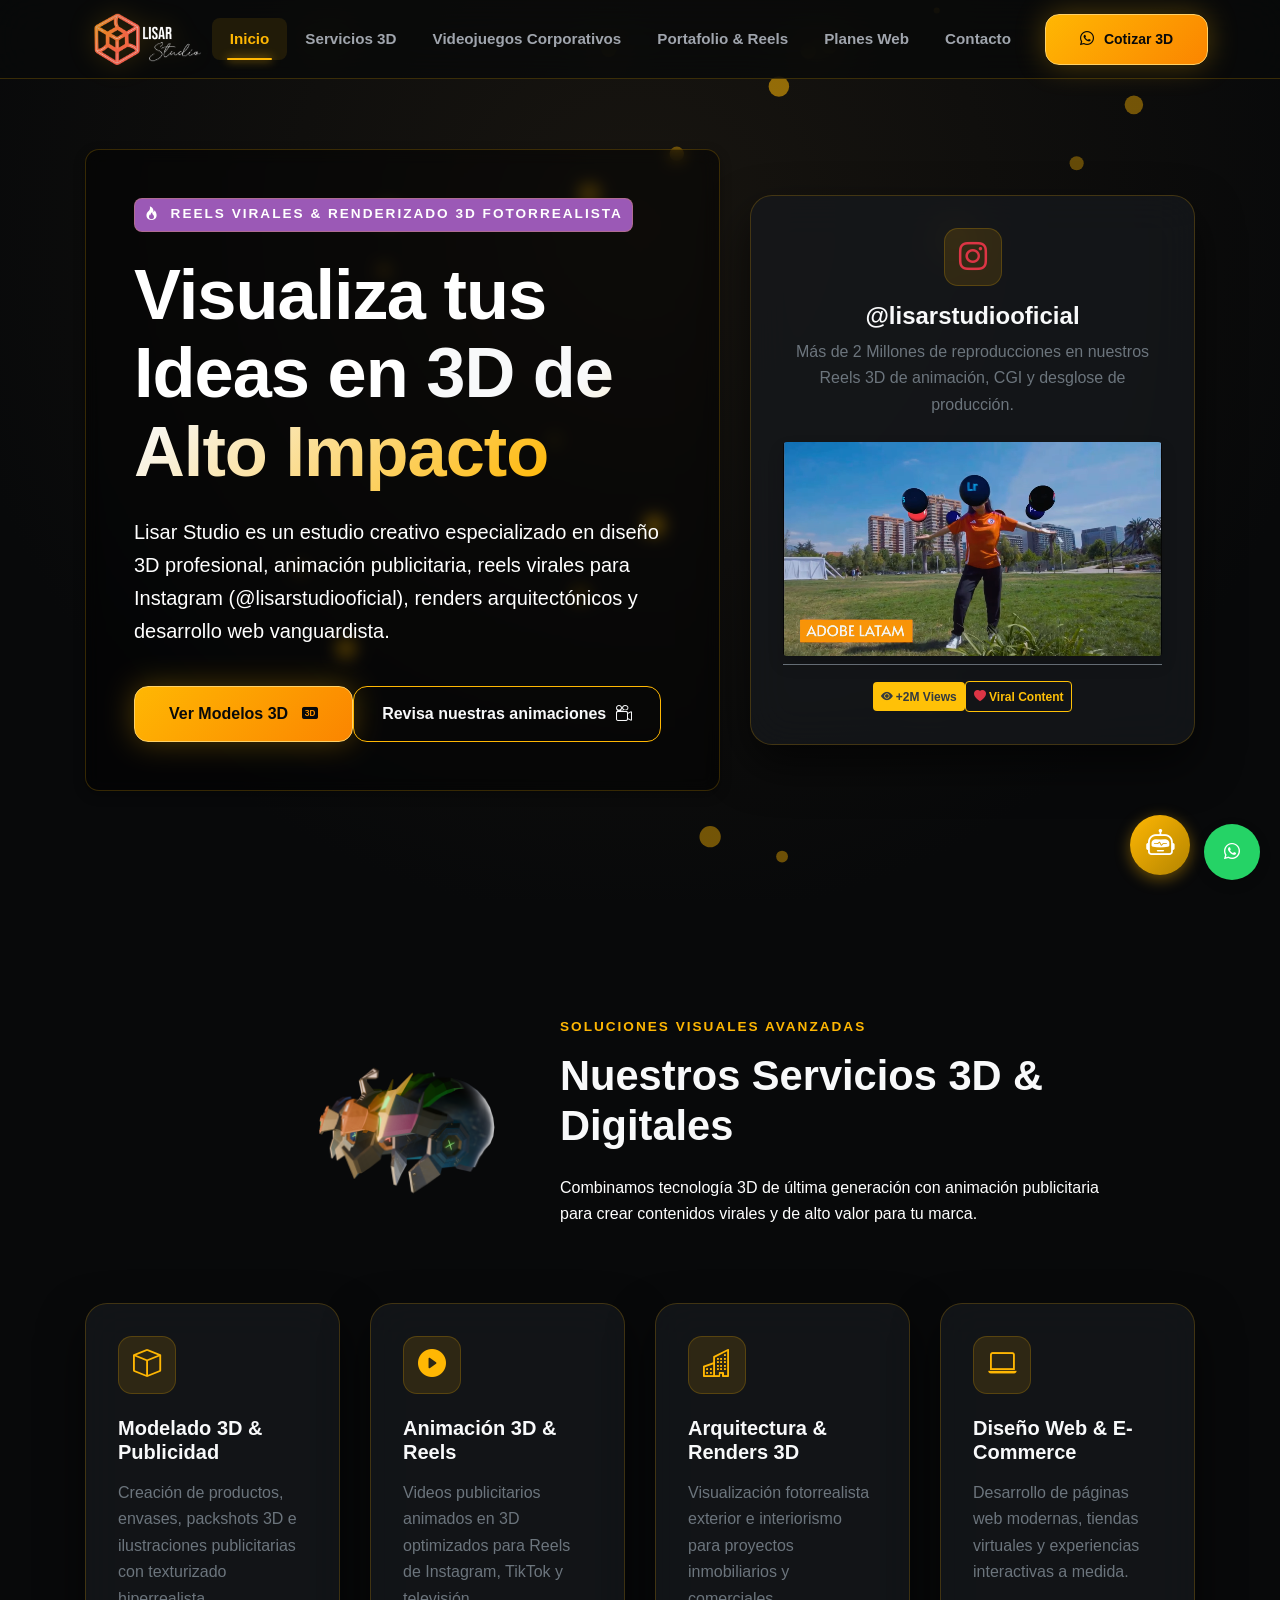
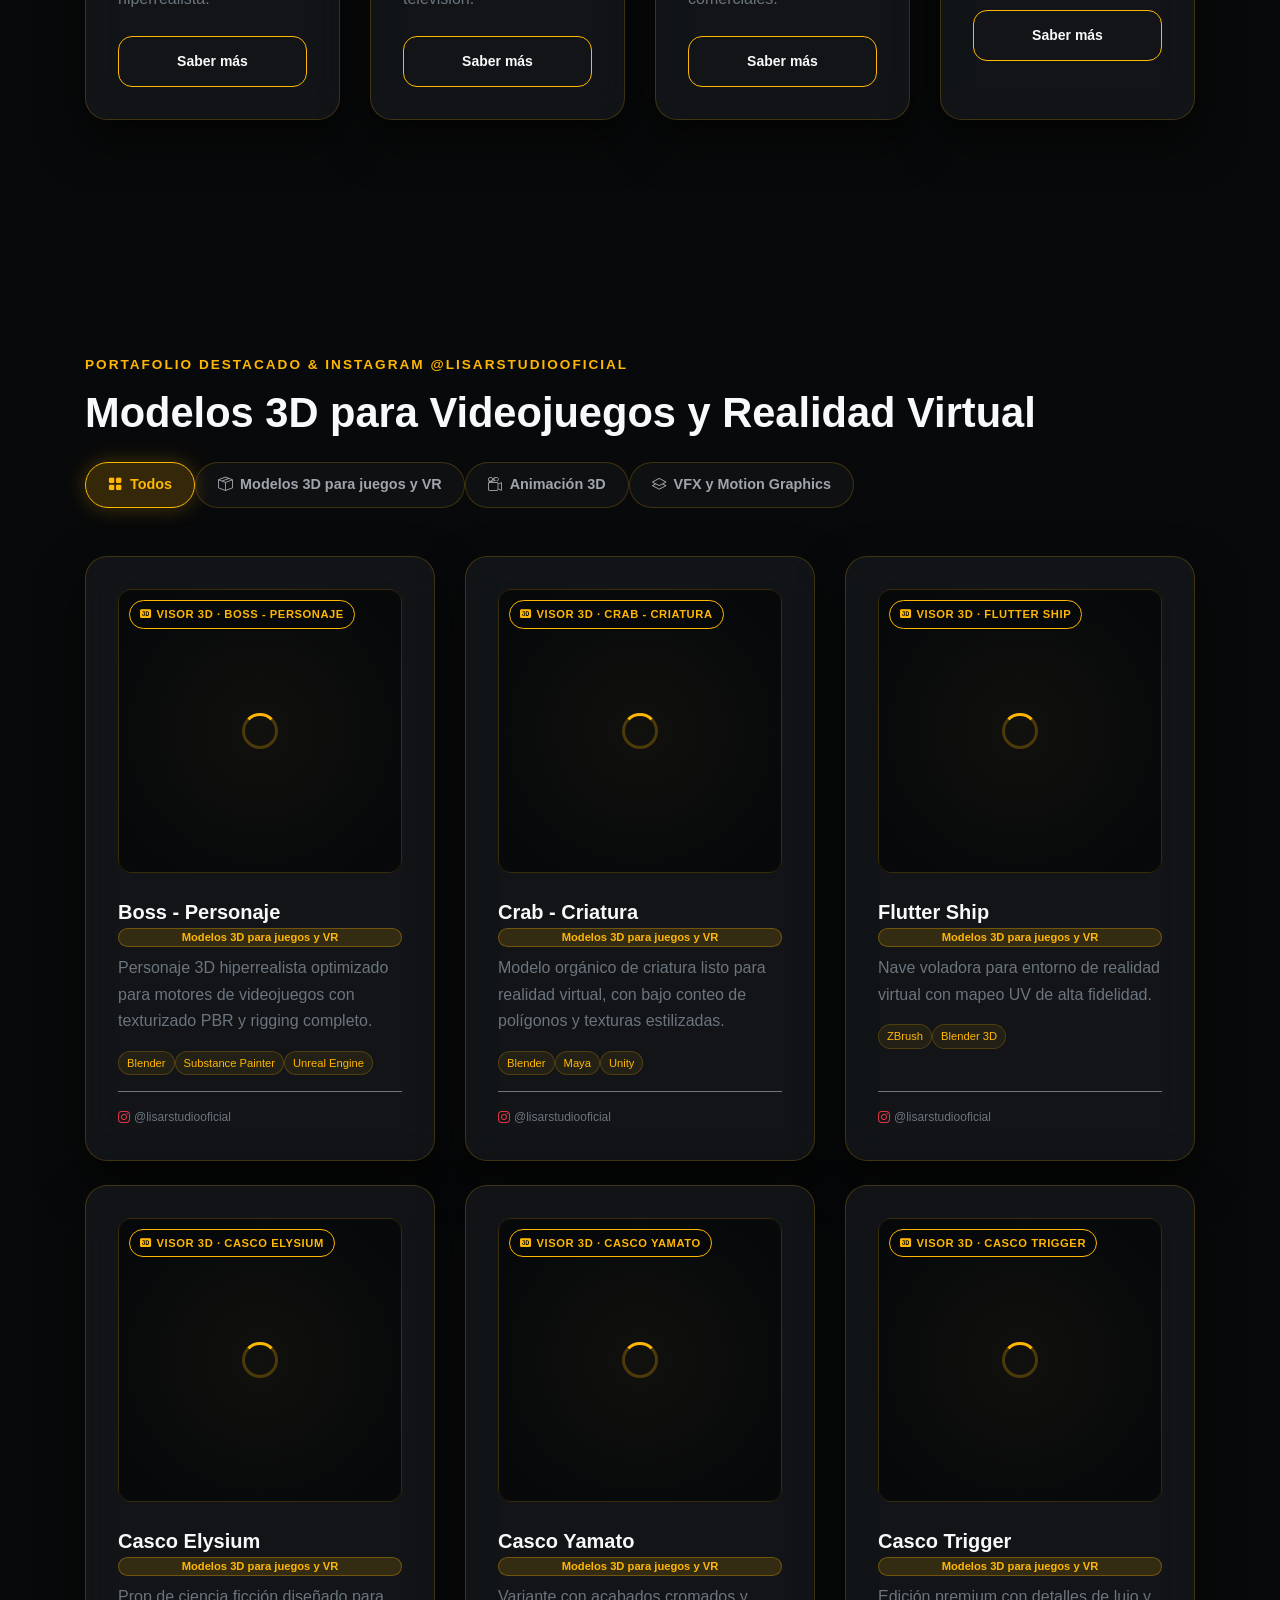
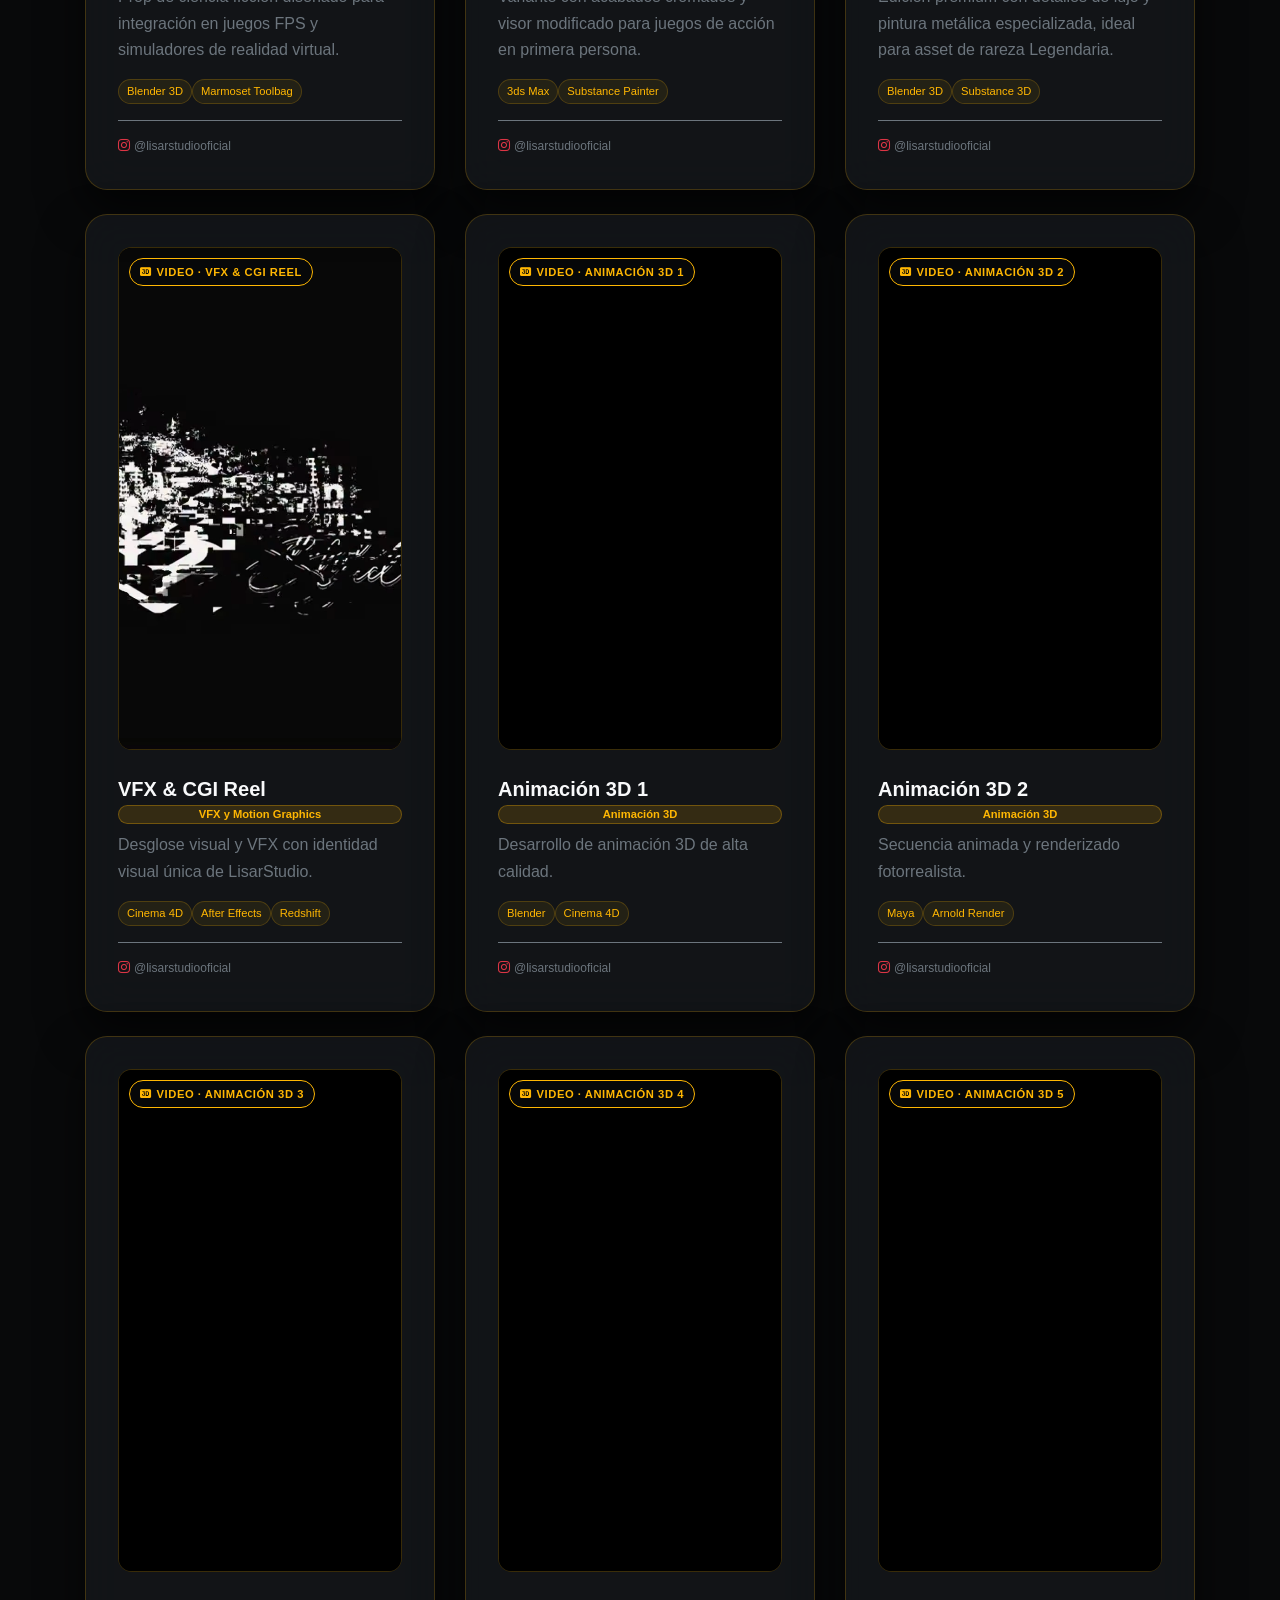
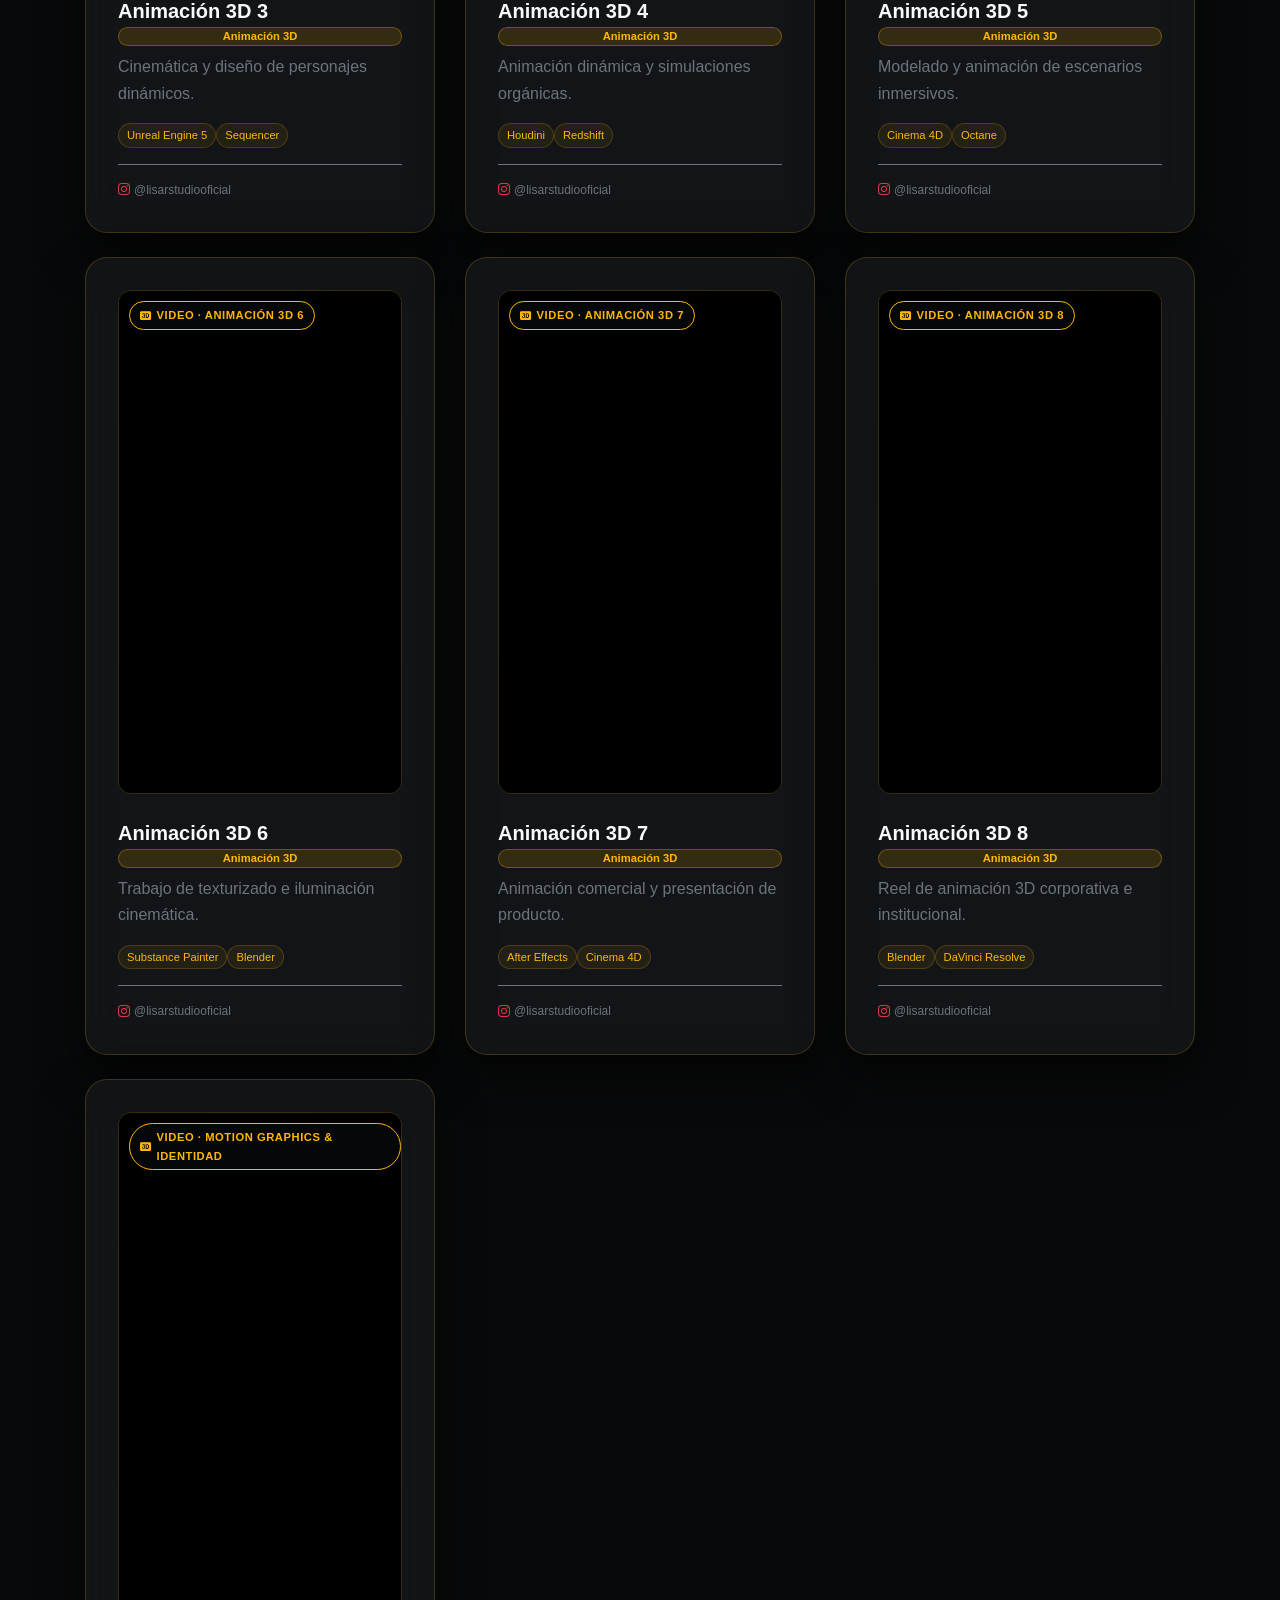
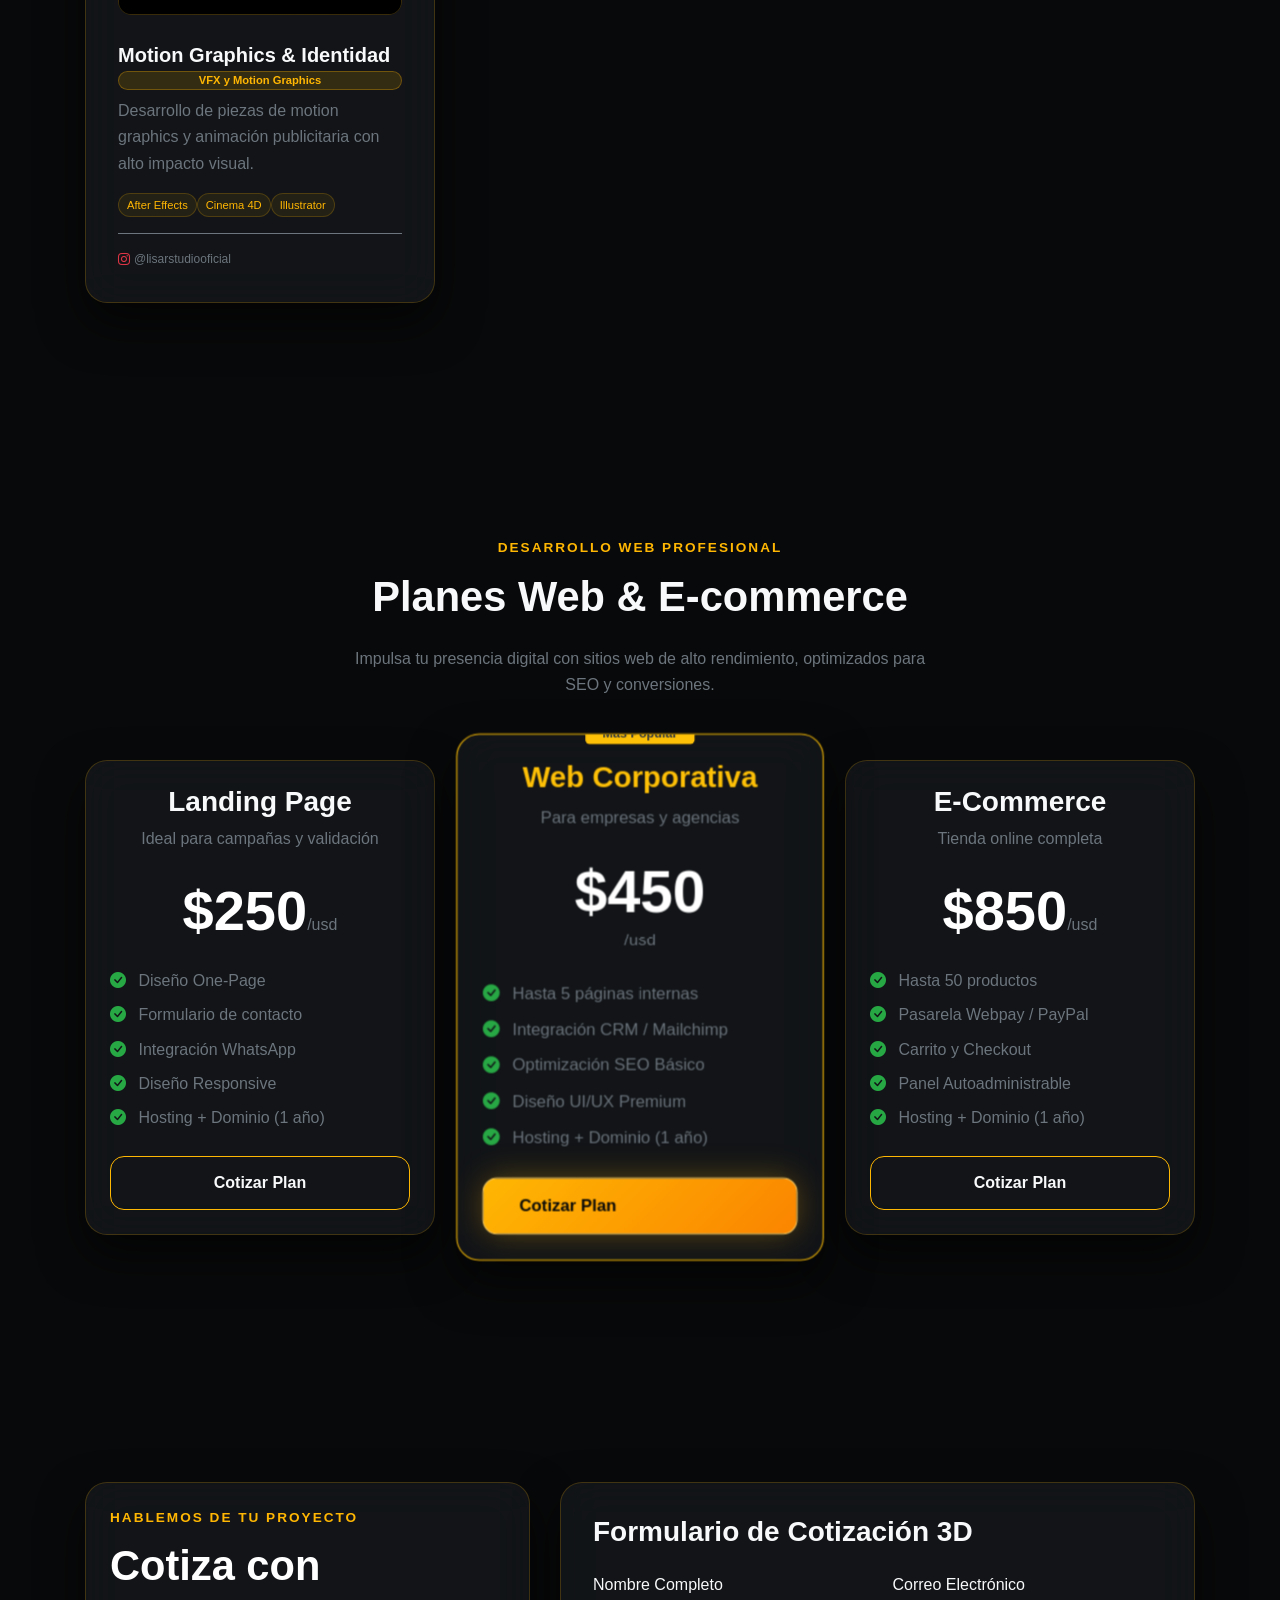
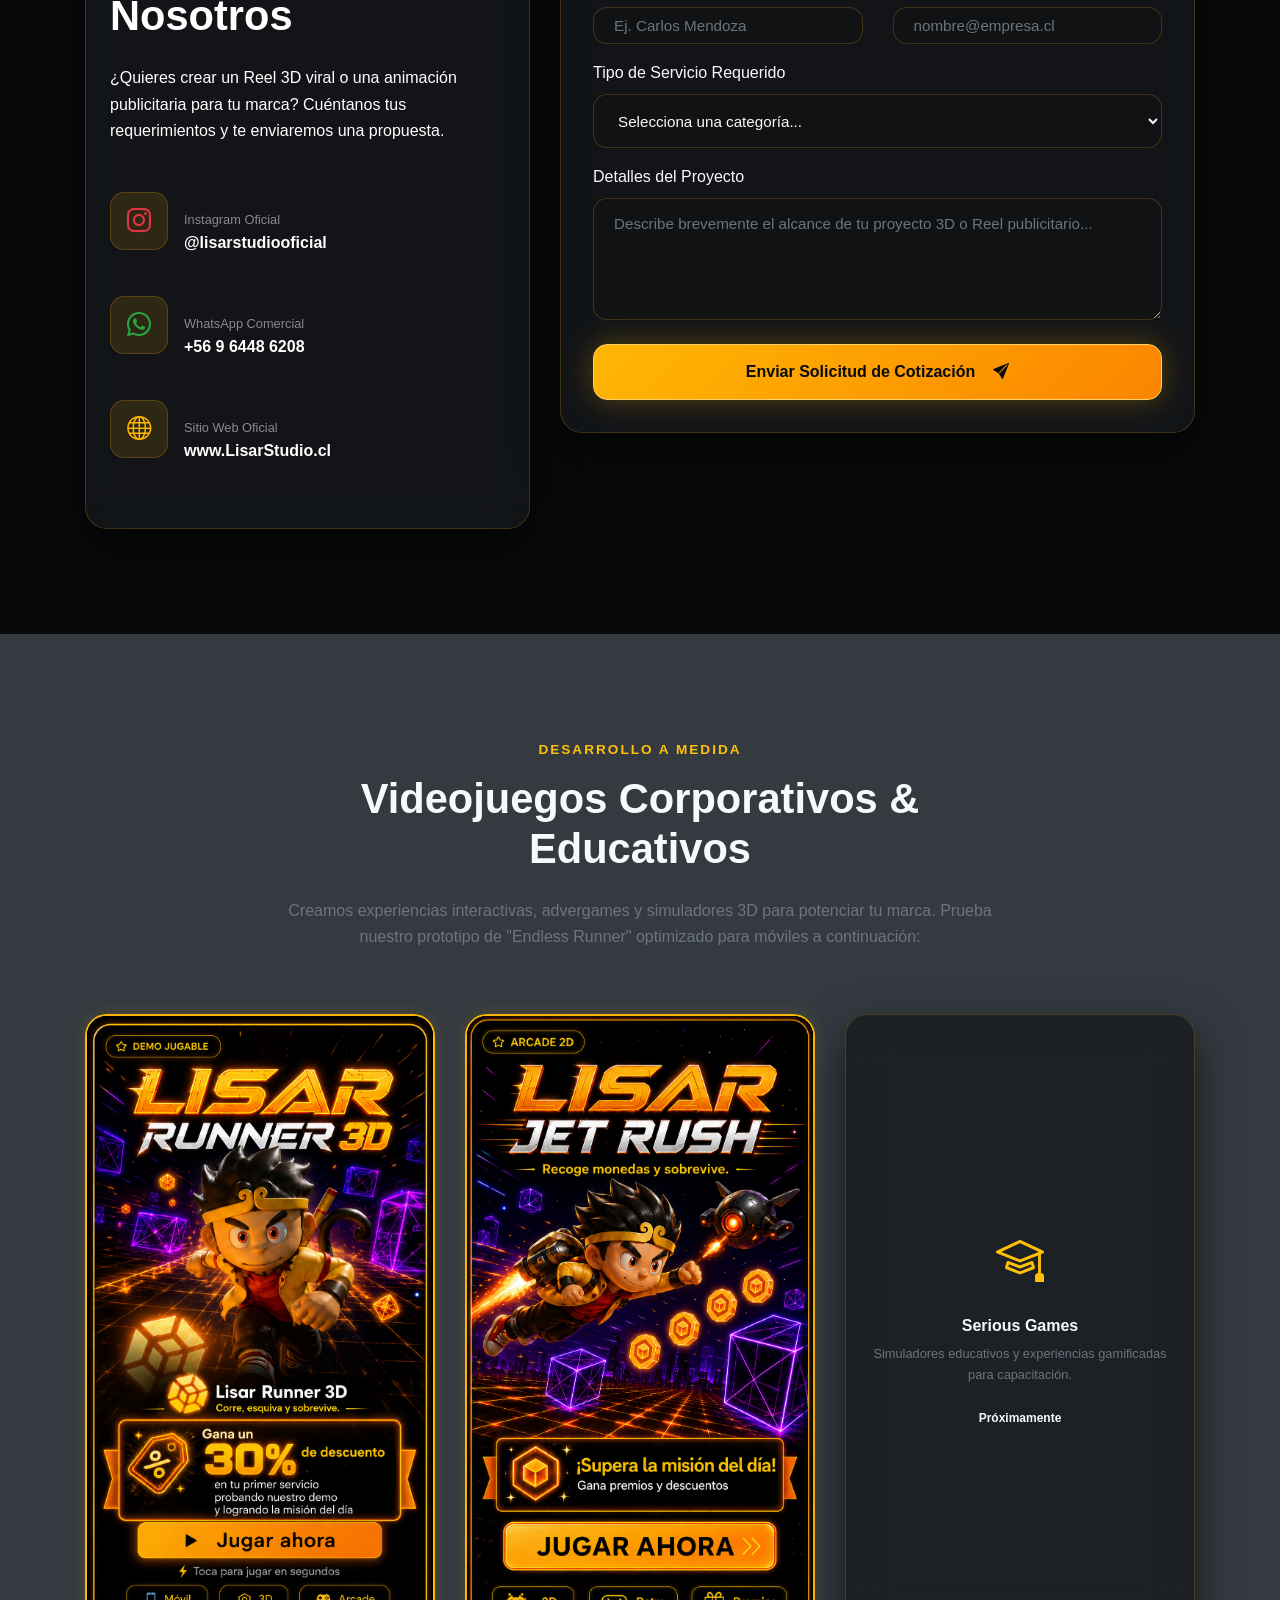
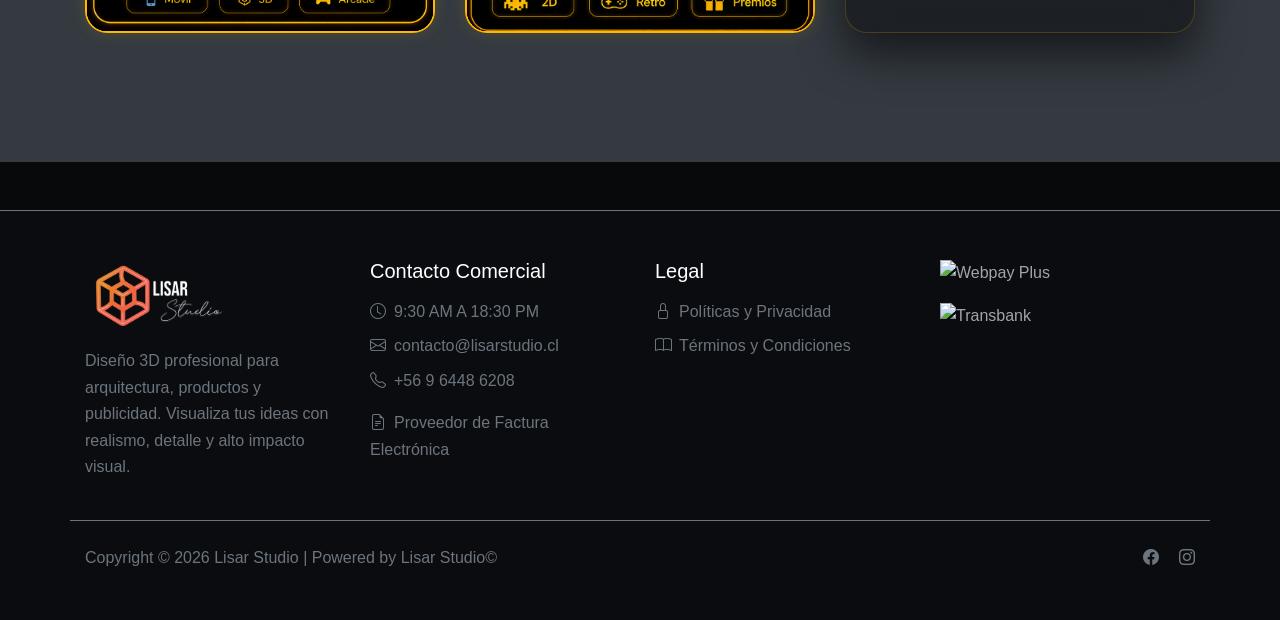
==== commit a3b2581c: "chore(security): add CODEOWNERS, dependabot and CI + center popular plan styling and favicon tweaks" ====
--- a/index.html
+++ b/index.html
@@ -50,6 +50,8 @@
   
   <!-- Favicon & Icons -->
   <link rel="icon" href="assets/img/favicon-isotipo.svg" type="image/svg+xml">
+  <link rel="shortcut icon" href="assets/img/favicon-isotipo.svg">
+  <link rel="icon" href="assets/img/lisar-coin-favicon.png" sizes="32x32">
   <link rel="stylesheet" href="https://cdn.jsdelivr.net/npm/bootstrap-icons@1.11.1/font/bootstrap-icons.css">
 
   <!-- Google Fonts: Outfit & Manrope -->
@@ -317,7 +319,7 @@
 
           <!-- Plan 2 -->
           <div class="col-lg-4 mb-4">
-            <div class="glass-card text-center h-100 p-4 border border-warning position-relative" style="transform: scale(1.05); z-index: 1;">
+              <div class="glass-card text-center h-100 p-4 border border-warning position-relative plan-popular" style="transform: scale(1.05); z-index: 1;">
               <div class="position-absolute w-100 text-center" style="top: -15px; left: 0;">
                 <span class="badge badge-warning text-dark px-3 py-1">Más Popular</span>
               </div>
--- a/assets/css/custom.css
+++ b/assets/css/custom.css
@@ -98,23 +98,17 @@
 /* Pricing section title contrast */
 #precios .section-title { color: #fff; }
 
-/* Scroll to top button functionality */
-<script>
-document.addEventListener('DOMContentLoaded', () => {
-  const scrollBtn = document.getElementById('scrollTopBtn');
-  if (!scrollBtn) return;
-  scrollBtn.addEventListener('click', () => {
-    window.scrollTo({ top: 0, behavior: 'smooth' });
-  });
-  window.addEventListener('scroll', () => {
-    if (window.scrollY > 200) {
-      scrollBtn.classList.add('show');
-    } else {
-      scrollBtn.classList.remove('show');
-    }
-  });
-});
-</script>
+/* Scroll to top button functionality (handled in JS files; removed accidental script tag) */
+
+/* Price centering for the popular plan */
+.plan-popular .display-4 {
+  display: block;
+  text-align: center;
+}
+.plan-popular .text-muted {
+  display: block;
+  text-align: center;
+}
 
 /* Button color tweaks */
     .btn-instagram {
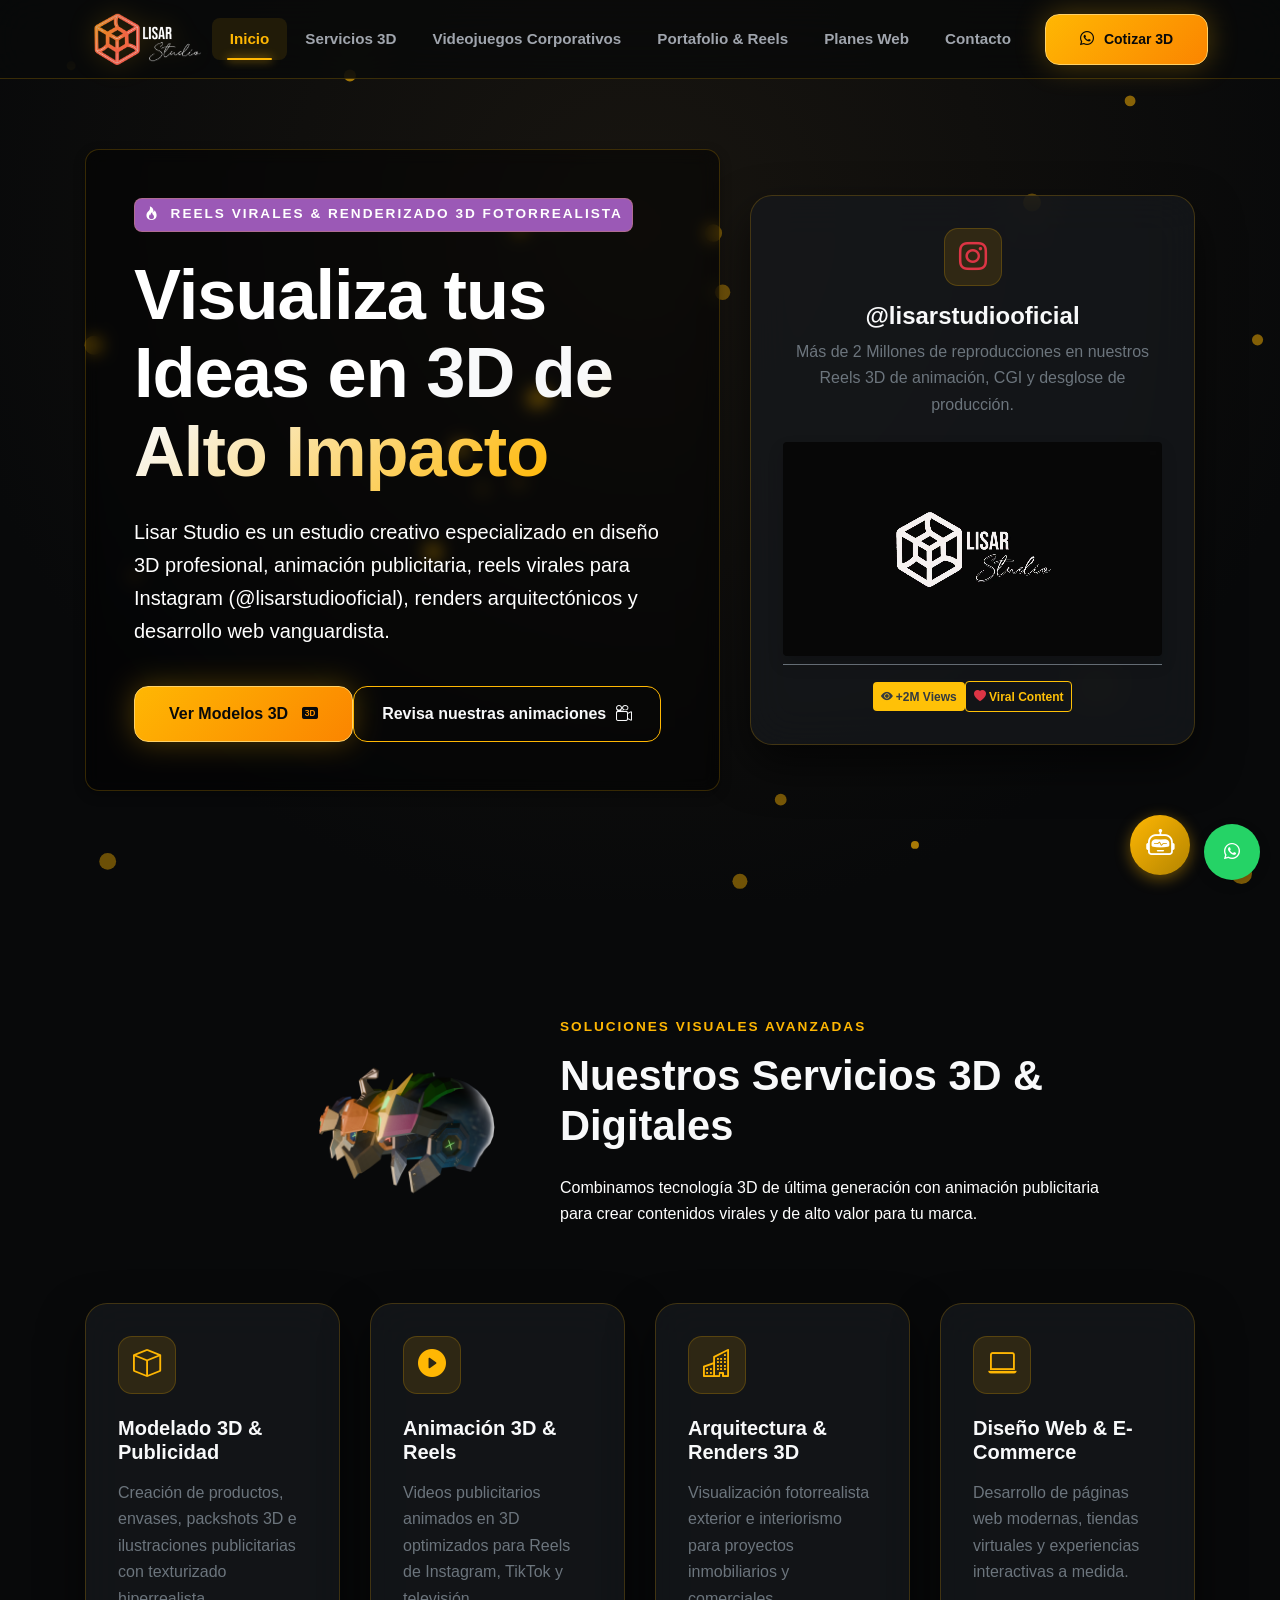
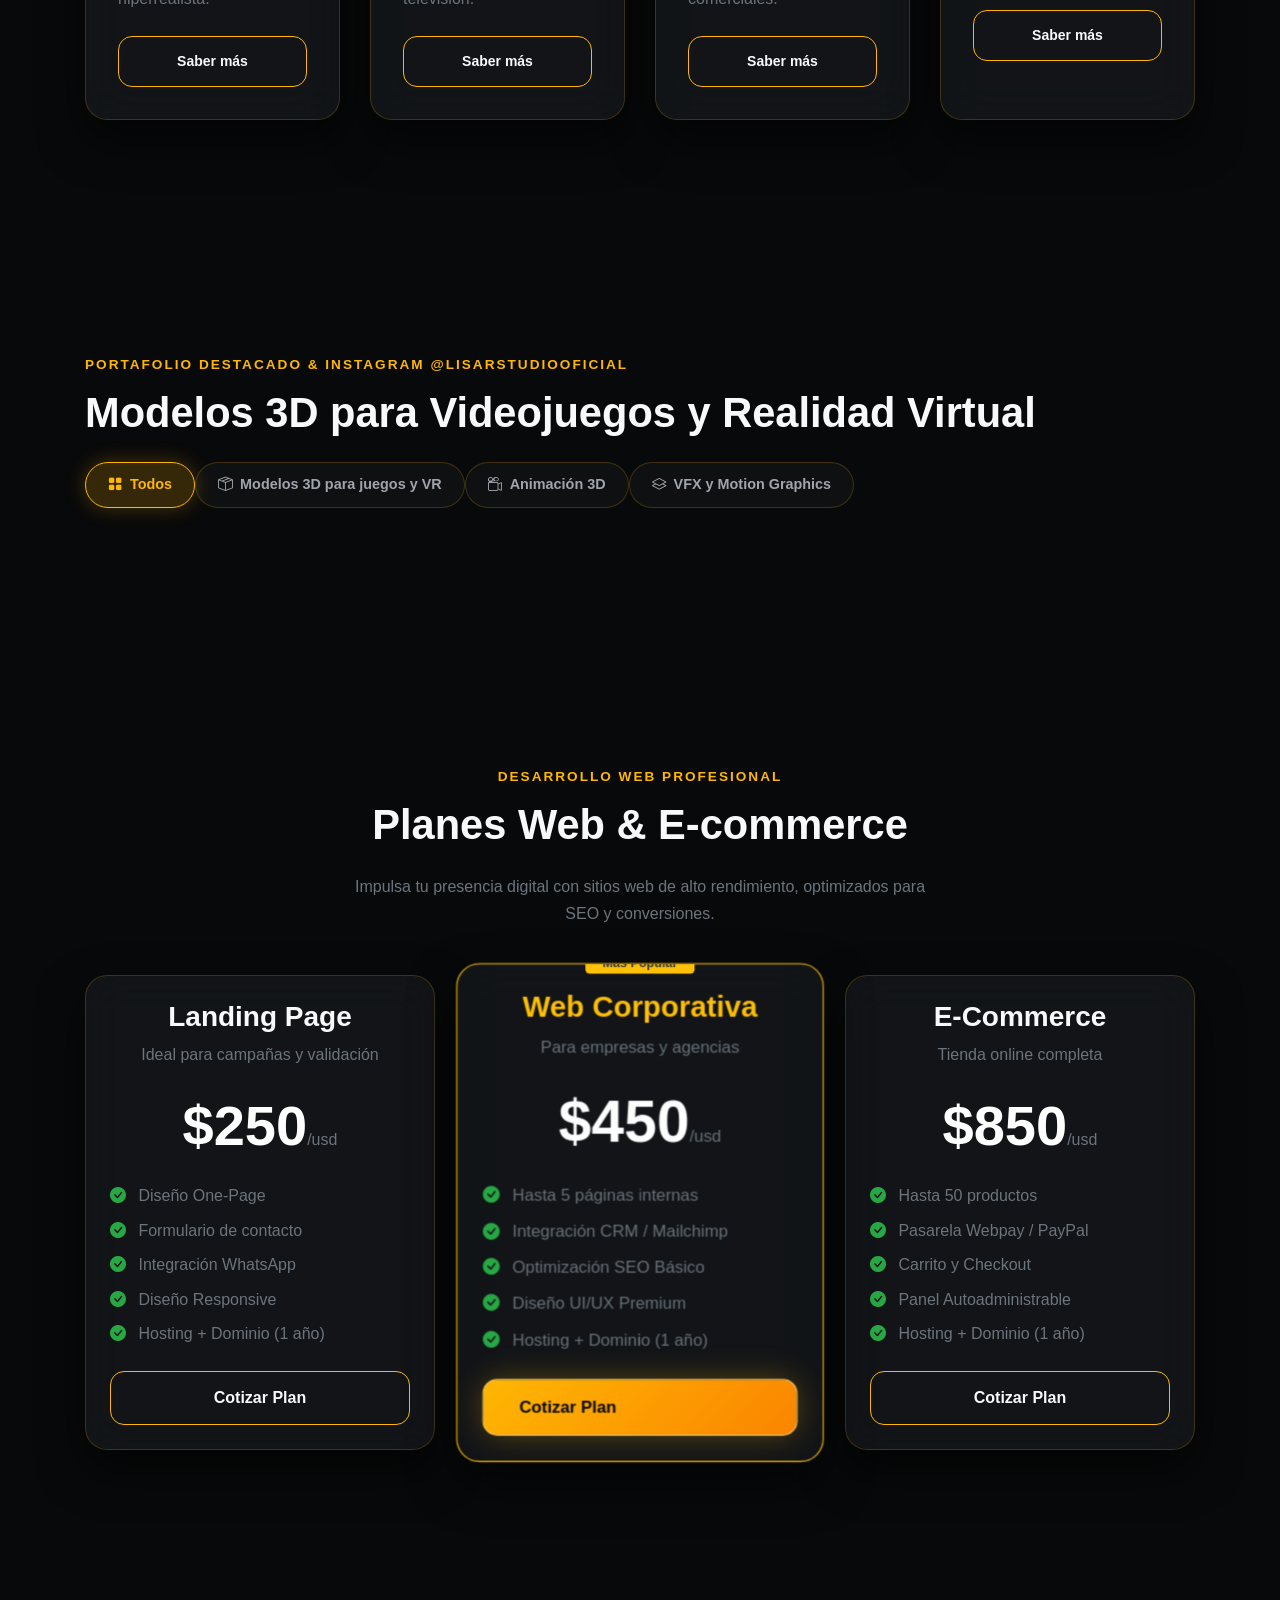
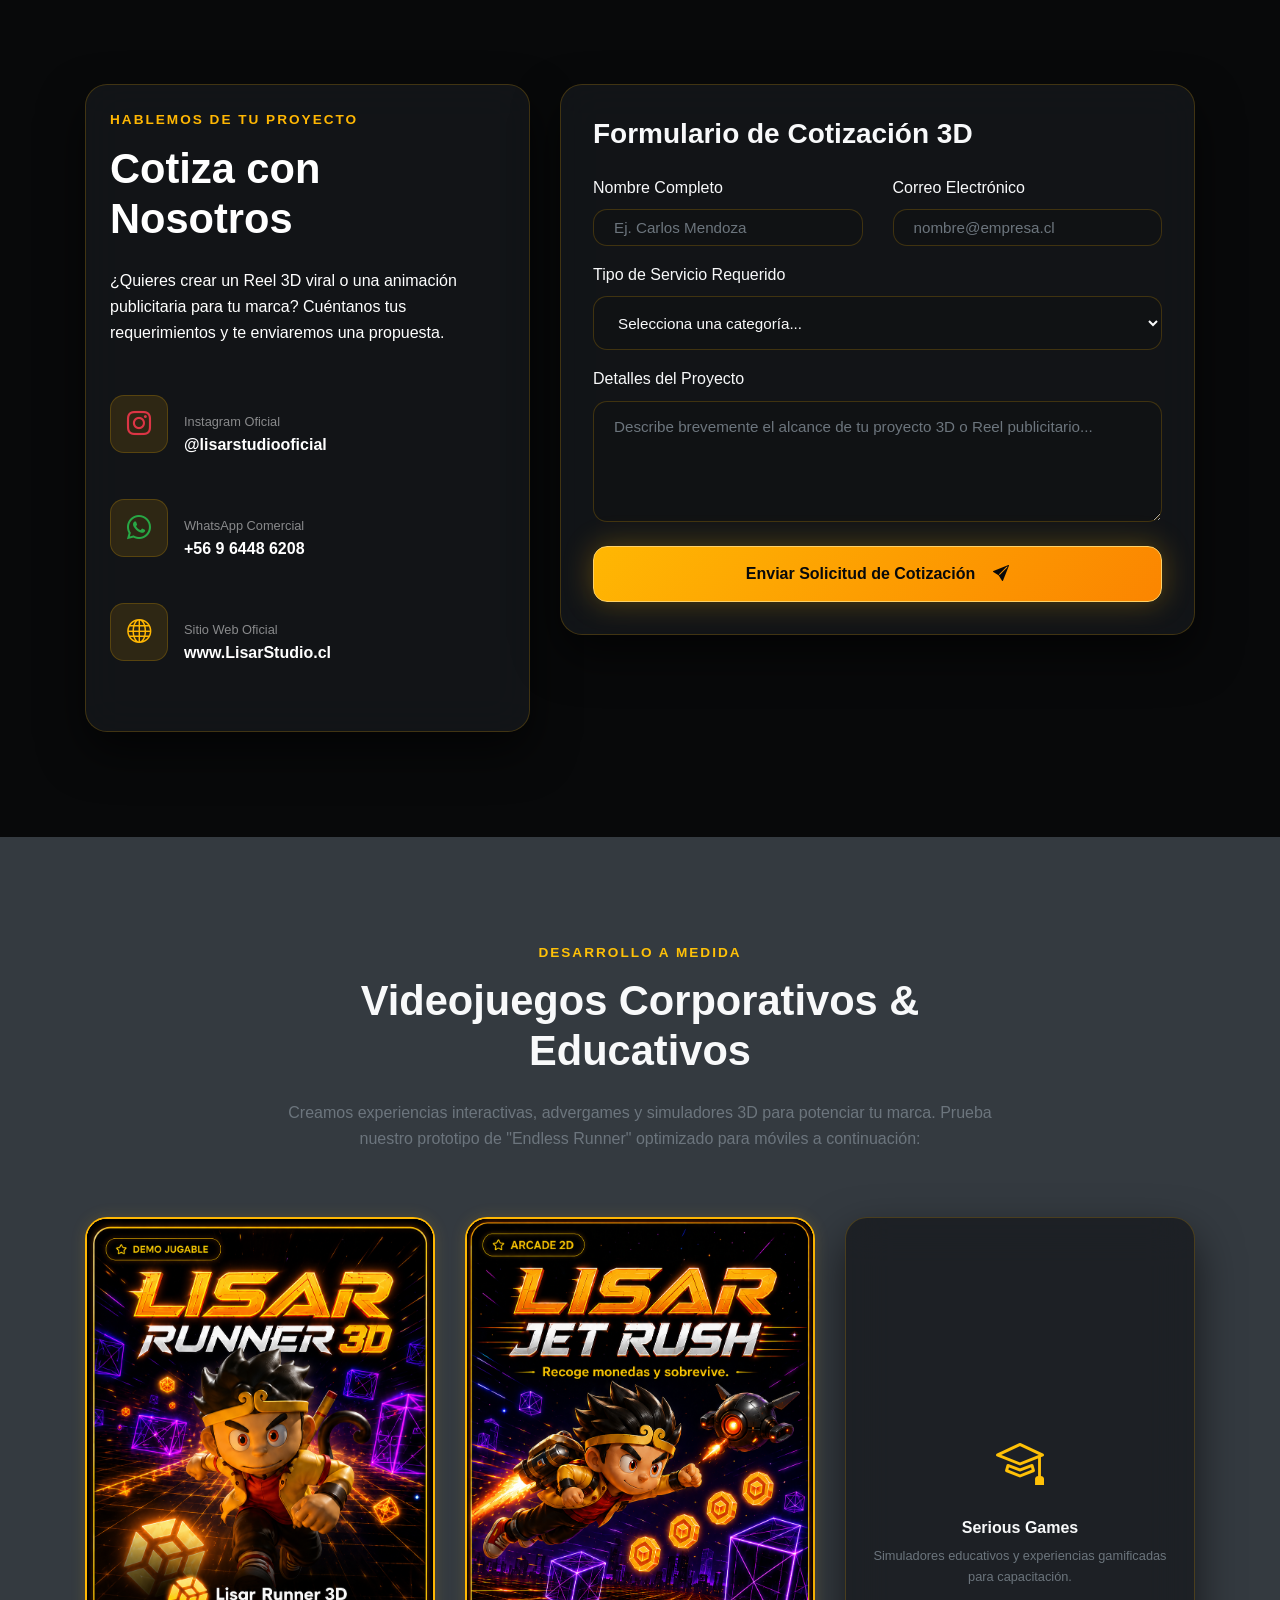
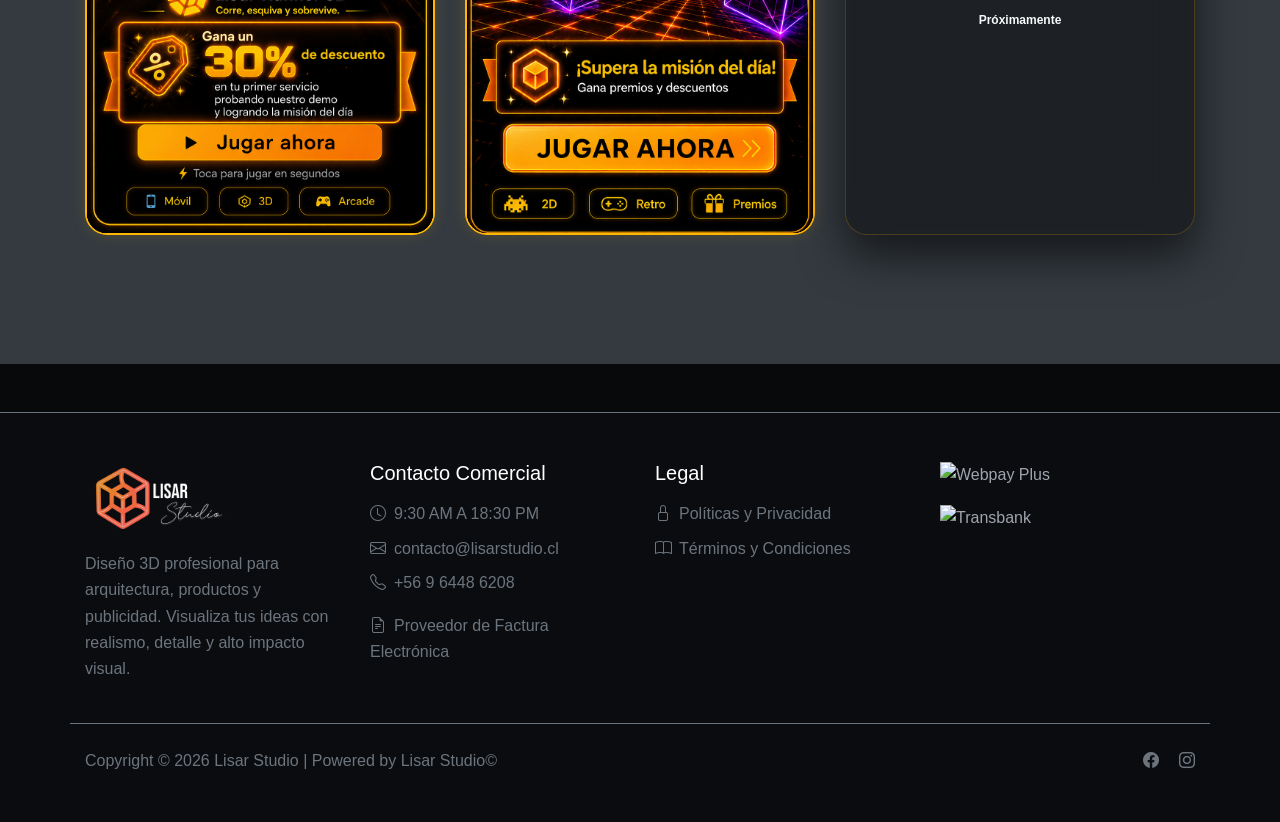
==== commit 8fc27c59: "Fix spacebar keydown conflict with Game 1 Runner 3D and add elegant mobile touch controls to 2D Arca" ====
--- a/index.html
+++ b/index.html
@@ -23,7 +23,7 @@
   <meta http-equiv="Cache-Control" content="no-cache, no-store, must-revalidate">
   <meta http-equiv="Pragma" content="no-cache">
   <meta http-equiv="Expires" content="0">
-  <meta http-equiv="Content-Security-Policy" content="default-src 'self' https: 'unsafe-inline' 'unsafe-eval'; connect-src 'self' https: blob:; img-src 'self' data: blob: https: http:; media-src 'self' blob: data: https: http:; font-src 'self' data: https:;">
+  <meta http-equiv="Content-Security-Policy" content="default-src 'self' https: 'unsafe-inline' 'unsafe-eval'; img-src 'self' data: https: http:; font-src 'self' data: https:;">
   <style id="antiClickjack">body{display:none !important;}</style>
   <script type="text/javascript">
     if (self === top) {
@@ -50,8 +50,6 @@
   
   <!-- Favicon & Icons -->
   <link rel="icon" href="assets/img/favicon-isotipo.svg" type="image/svg+xml">
-  <link rel="shortcut icon" href="assets/img/favicon-isotipo.svg">
-  <link rel="icon" href="assets/img/lisar-coin-favicon.png" sizes="32x32">
   <link rel="stylesheet" href="https://cdn.jsdelivr.net/npm/bootstrap-icons@1.11.1/font/bootstrap-icons.css">
 
   <!-- Google Fonts: Outfit & Manrope -->
@@ -319,7 +317,7 @@
 
           <!-- Plan 2 -->
           <div class="col-lg-4 mb-4">
-              <div class="glass-card text-center h-100 p-4 border border-warning position-relative plan-popular" style="transform: scale(1.05); z-index: 1;">
+            <div class="glass-card text-center h-100 p-4 border border-warning position-relative" style="transform: scale(1.05); z-index: 1;">
               <div class="position-absolute w-100 text-center" style="top: -15px; left: 0;">
                 <span class="badge badge-warning text-dark px-3 py-1">Más Popular</span>
               </div>
--- a/assets/css/custom.css
+++ b/assets/css/custom.css
@@ -98,17 +98,23 @@
 /* Pricing section title contrast */
 #precios .section-title { color: #fff; }
 
-/* Scroll to top button functionality (handled in JS files; removed accidental script tag) */
-
-/* Price centering for the popular plan */
-.plan-popular .display-4 {
-  display: block;
-  text-align: center;
-}
-.plan-popular .text-muted {
-  display: block;
-  text-align: center;
-}
+/* Scroll to top button functionality */
+<script>
+document.addEventListener('DOMContentLoaded', () => {
+  const scrollBtn = document.getElementById('scrollTopBtn');
+  if (!scrollBtn) return;
+  scrollBtn.addEventListener('click', () => {
+    window.scrollTo({ top: 0, behavior: 'smooth' });
+  });
+  window.addEventListener('scroll', () => {
+    if (window.scrollY > 200) {
+      scrollBtn.classList.add('show');
+    } else {
+      scrollBtn.classList.remove('show');
+    }
+  });
+});
+</script>
 
 /* Button color tweaks */
     .btn-instagram {
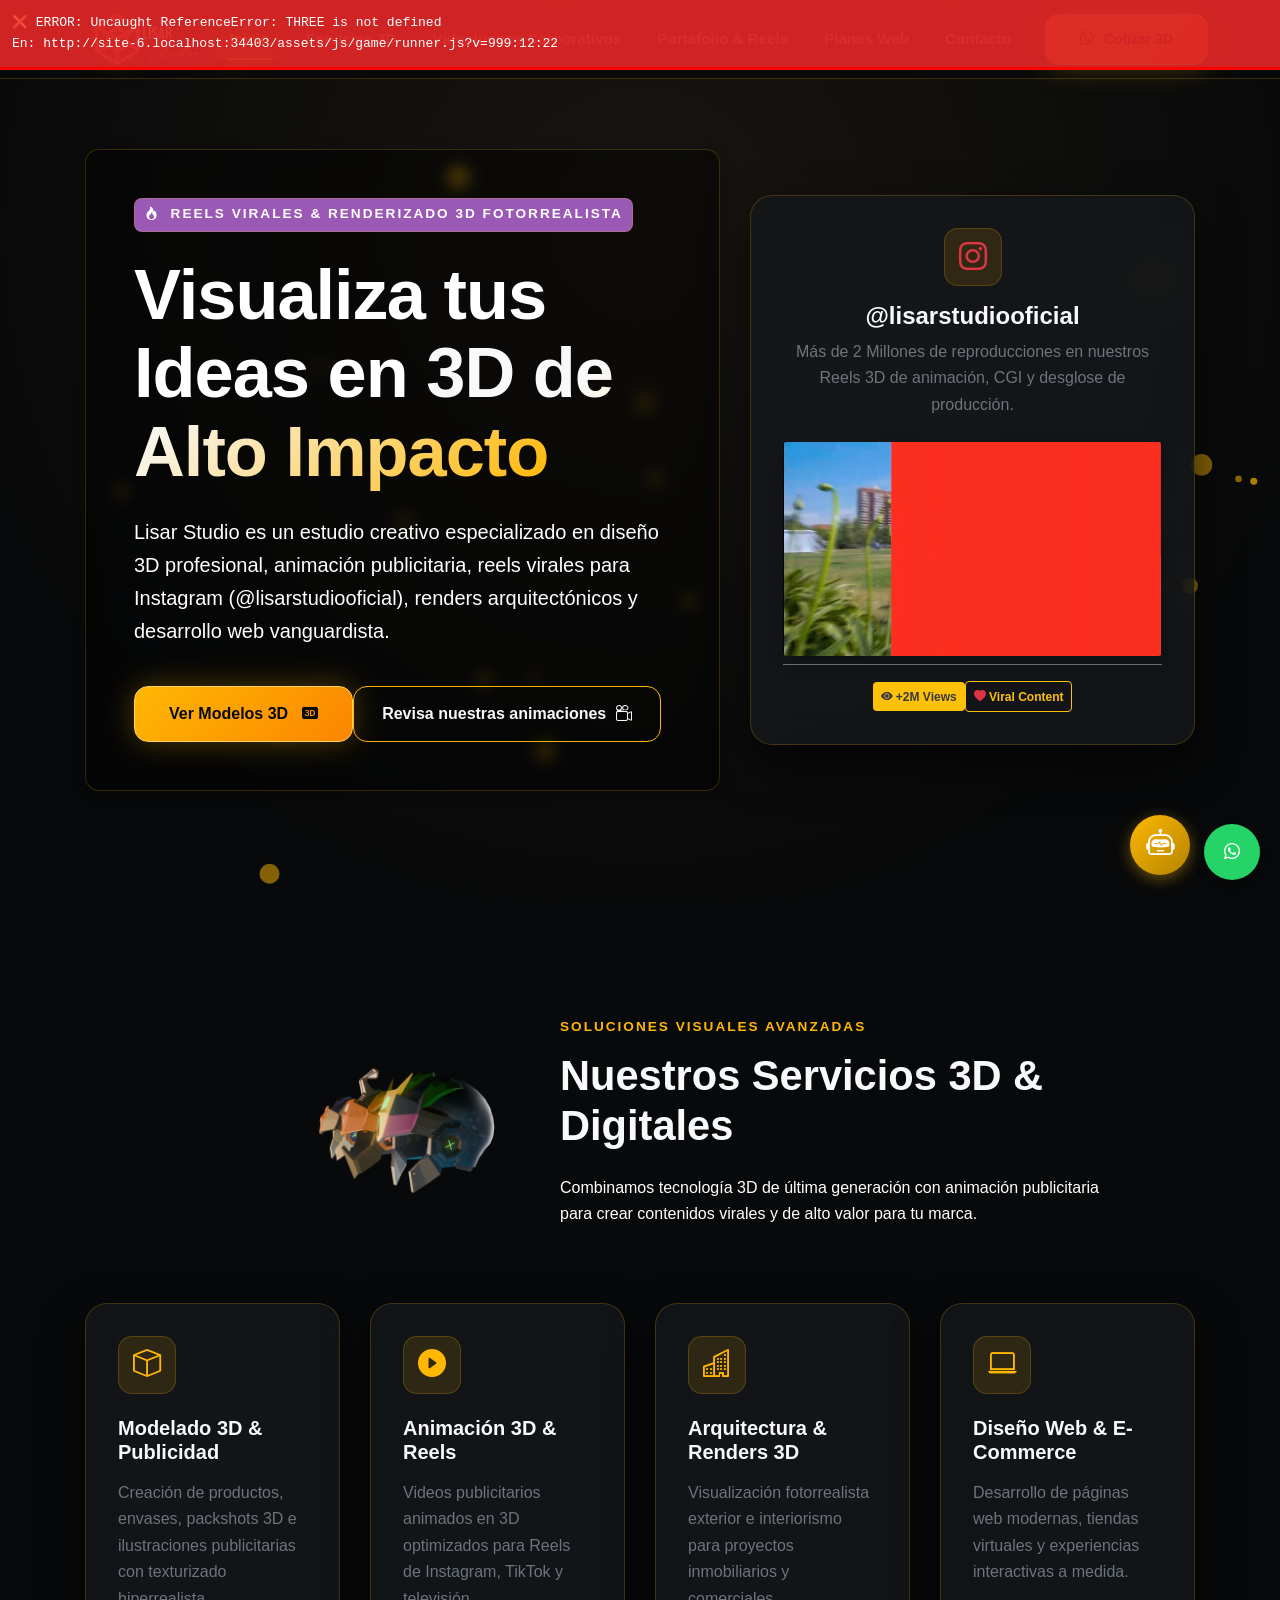
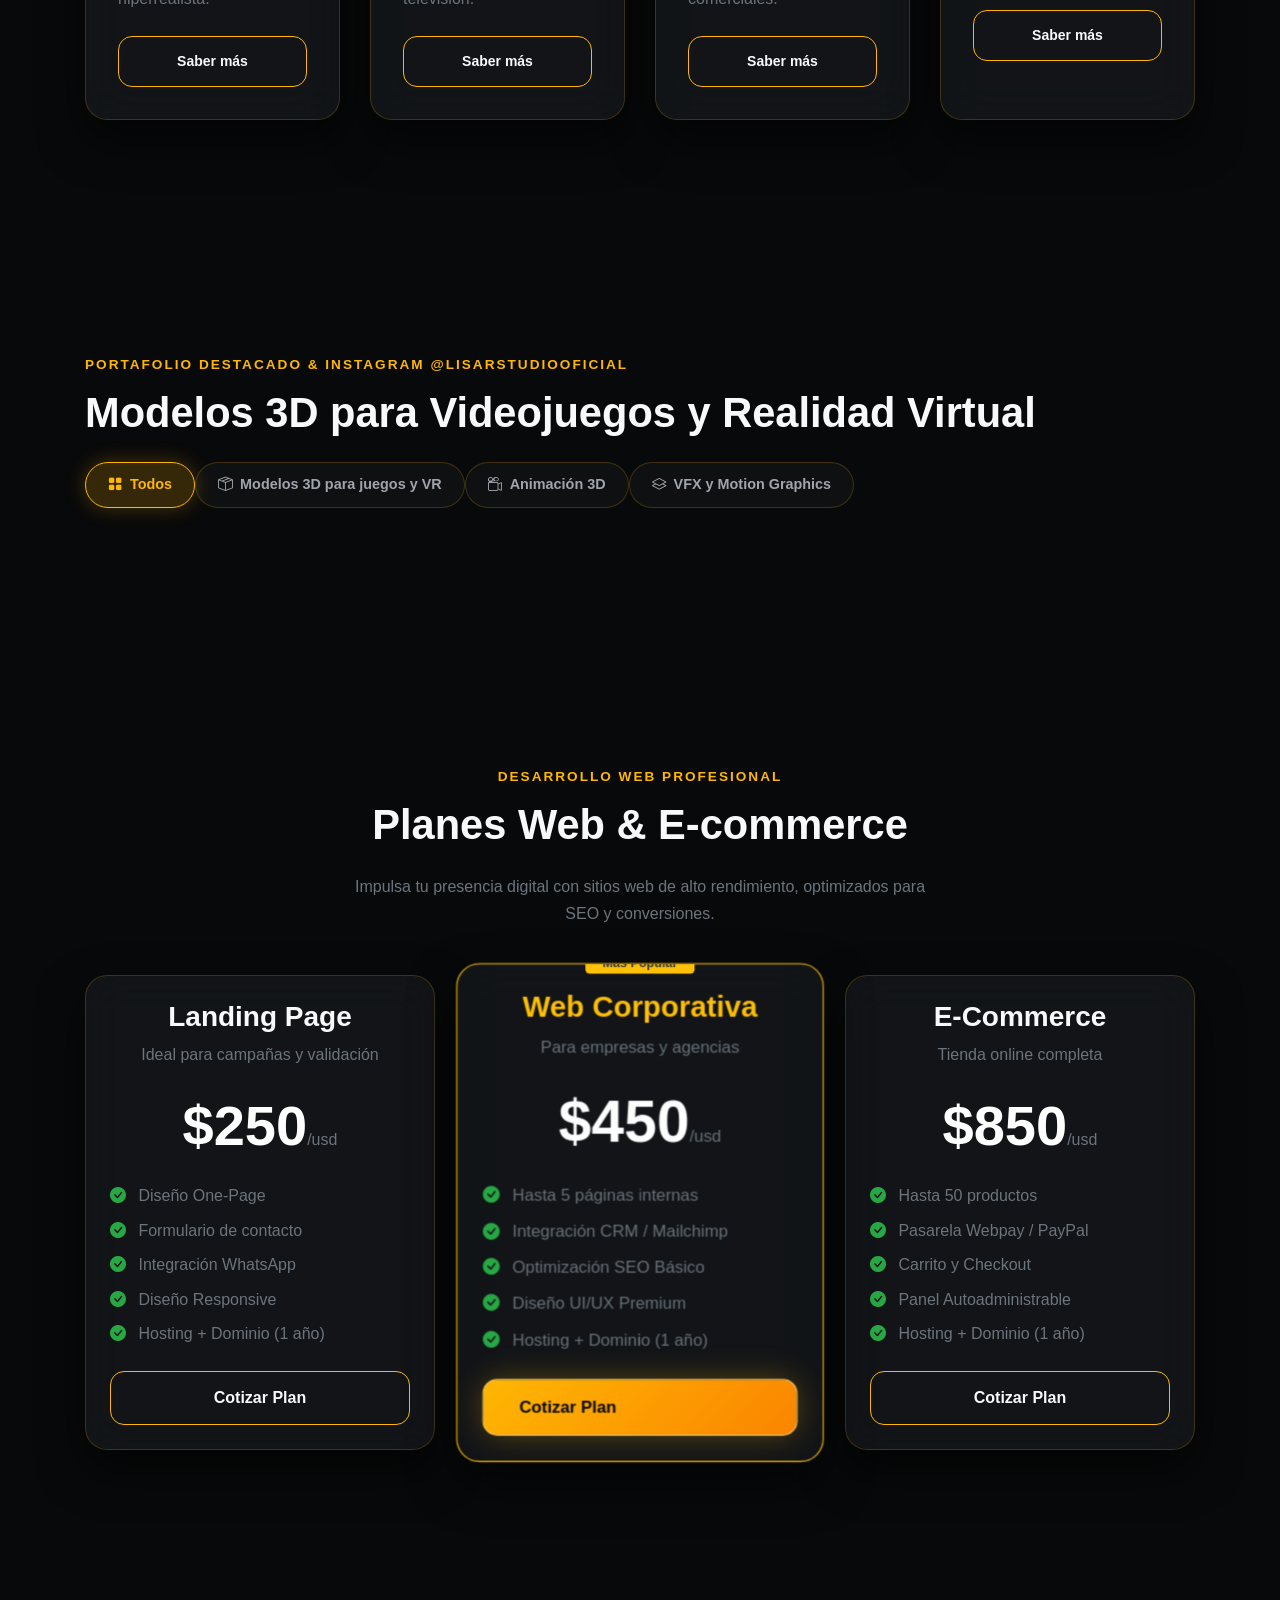
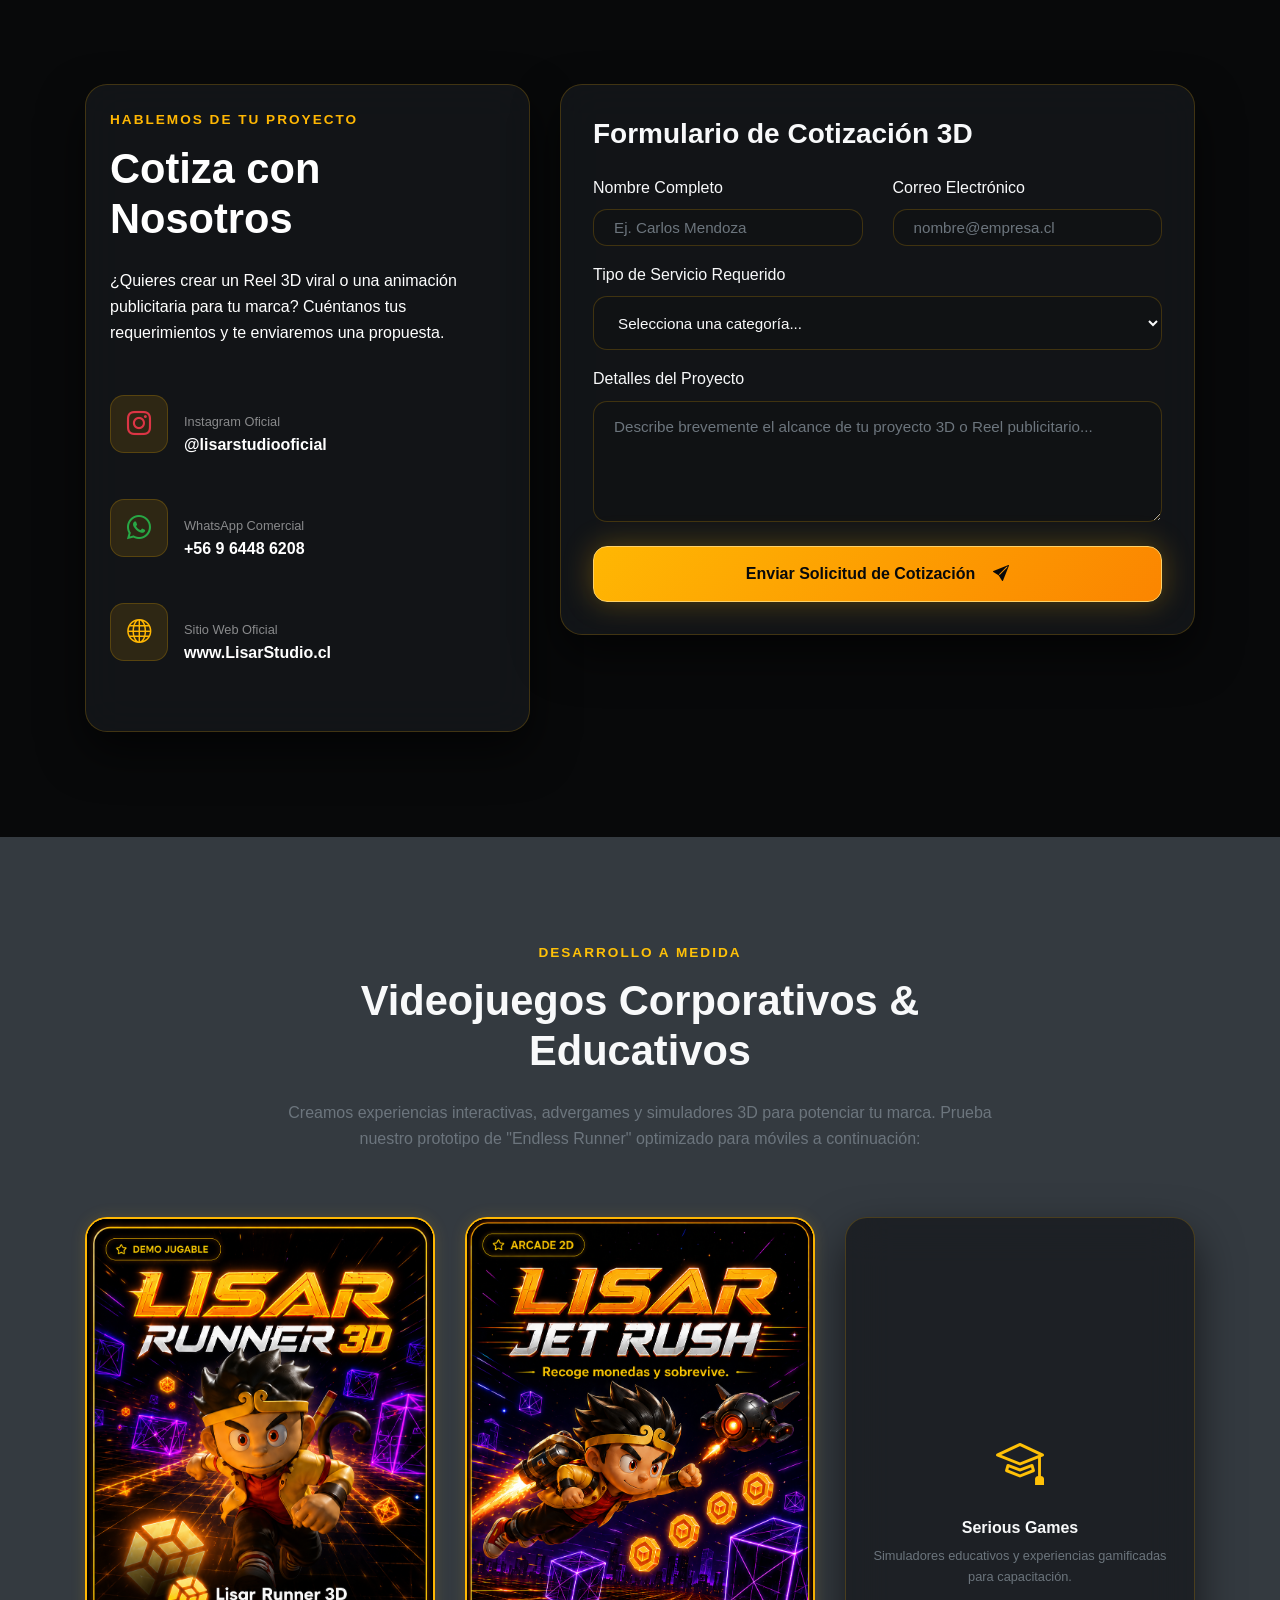
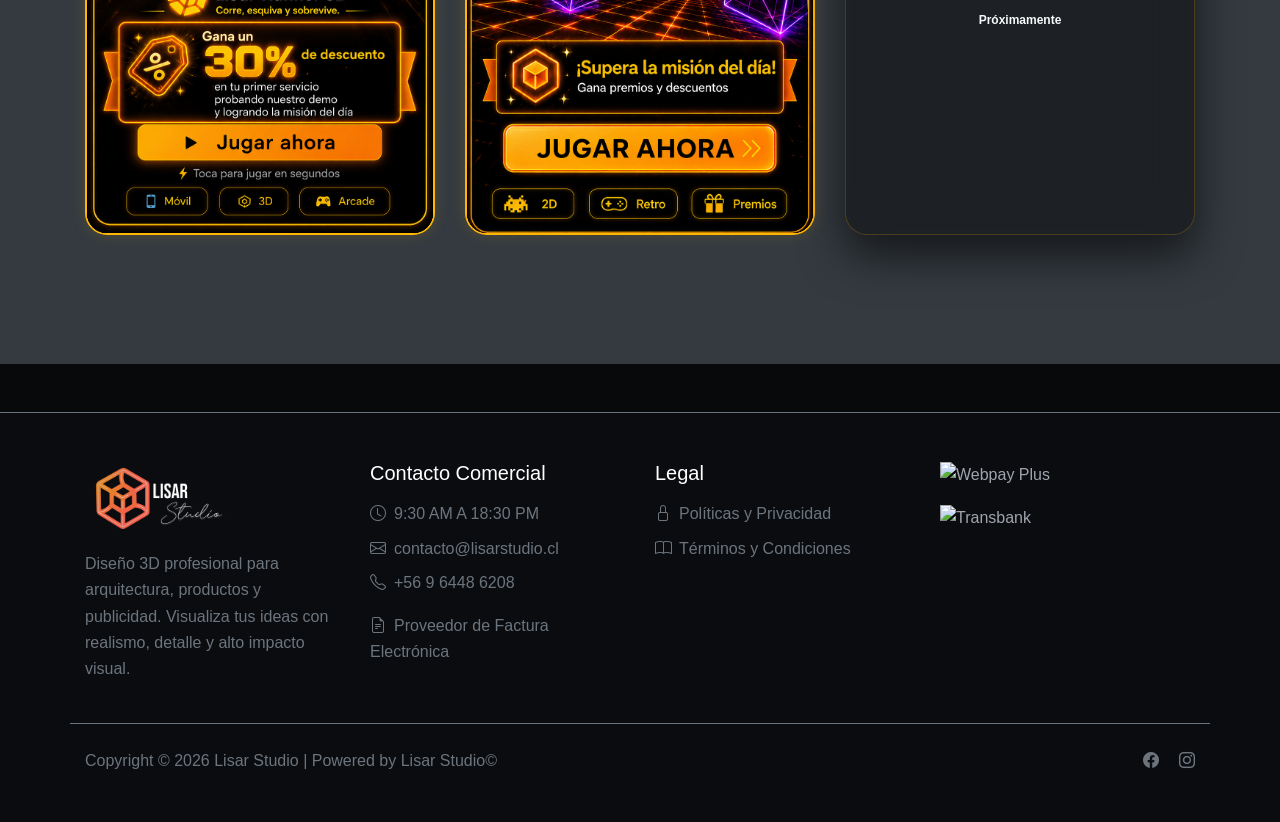
==== commit 947062df: "Add visual error reporter overlay to index.html for live testing" ====
--- a/index.html
+++ b/index.html
@@ -32,6 +32,31 @@
     } else {
         top.location = self.location;
     }
+  </script>
+  <!-- Inyector de Reporte Visual de Errores -->
+  <script type="text/javascript">
+    window.addEventListener('error', function(e) {
+      var errDiv = document.getElementById('debug-error-console');
+      if (!errDiv) {
+        errDiv = document.createElement('div');
+        errDiv.id = 'debug-error-console';
+        Object.assign(errDiv.style, {
+          position: 'fixed',
+          top: '0', left: '0', right: '0',
+          background: 'rgba(220, 38, 38, 0.95)',
+          color: '#fff',
+          padding: '12px',
+          fontFamily: 'monospace',
+          fontSize: '13px',
+          zIndex: '999999',
+          borderBottom: '3px solid #ff0000',
+          wordBreak: 'break-all',
+          whiteSpace: 'pre-wrap'
+        });
+        document.body.appendChild(errDiv);
+      }
+      errDiv.innerText = "❌ ERROR: " + e.message + "\nEn: " + e.filename + ":" + e.lineno + ":" + e.colno;
+    });
   </script>
 
   <!-- Schema.org Microdata -->
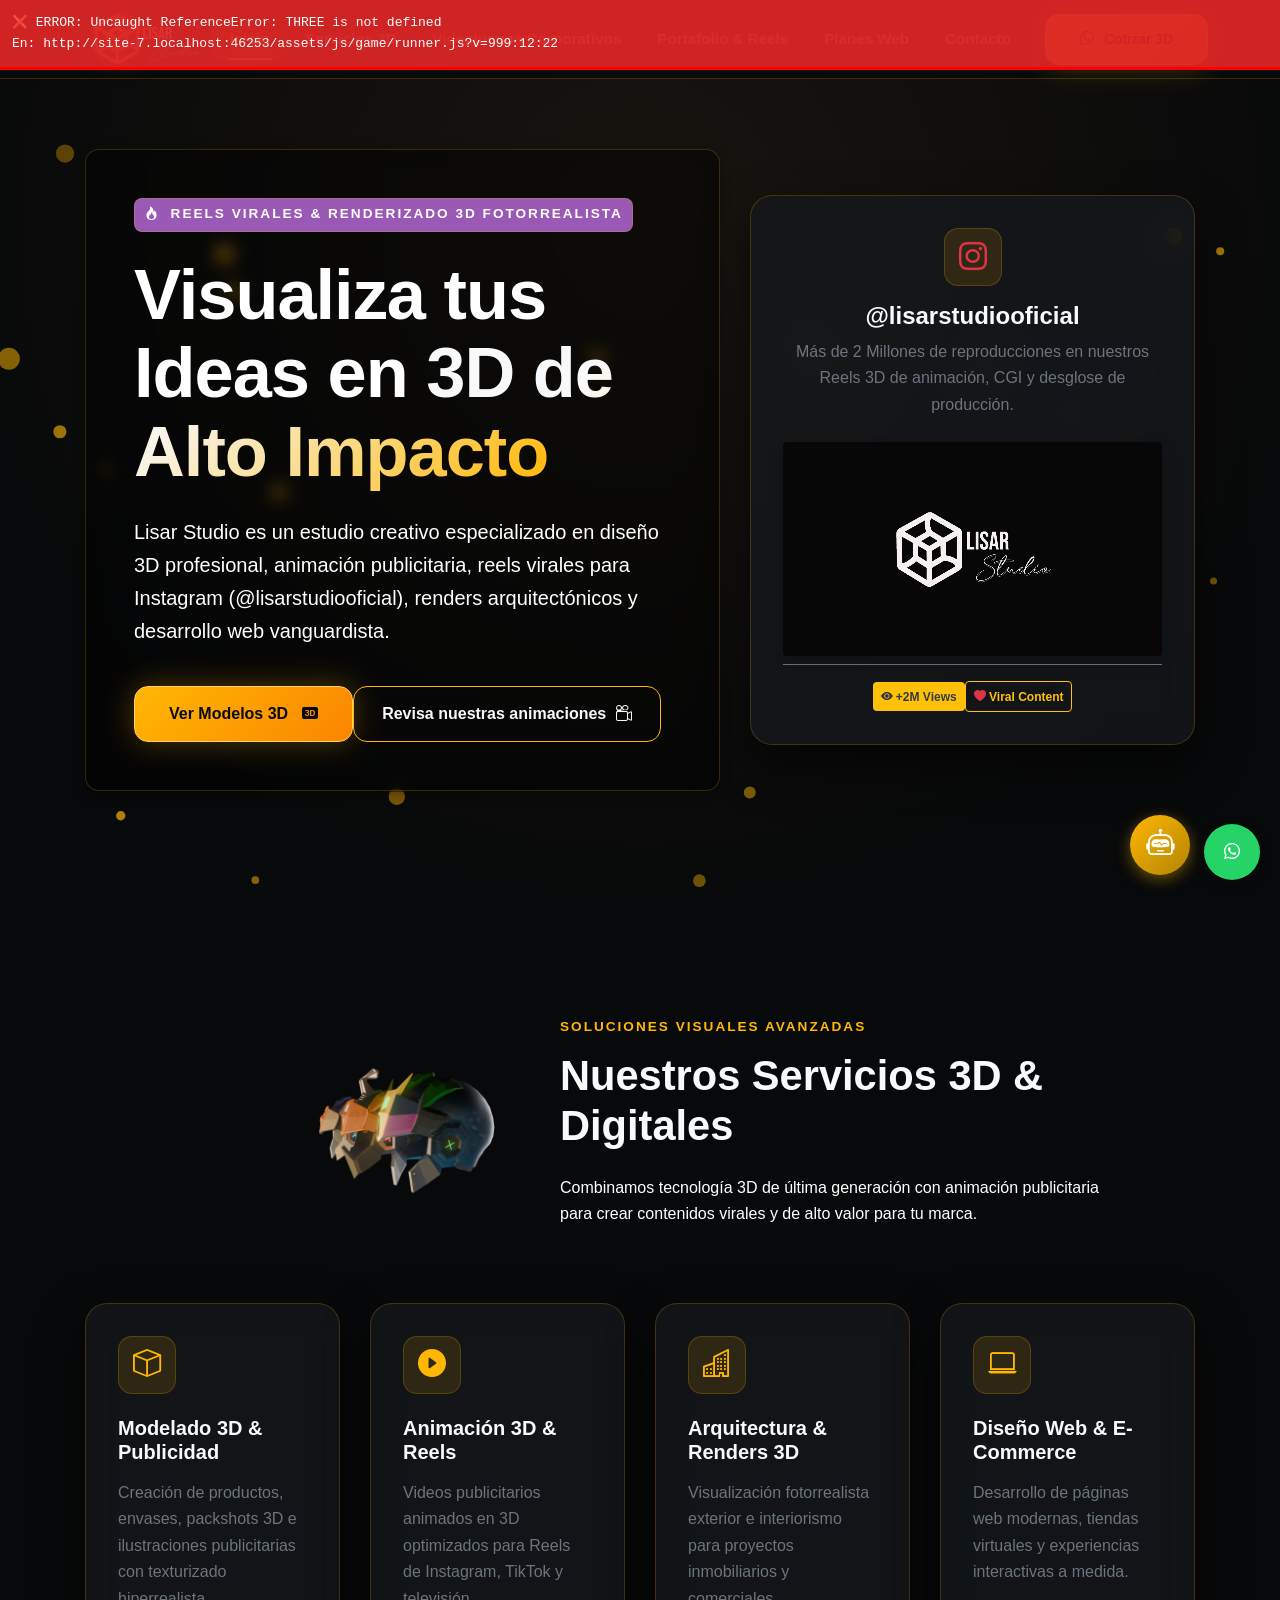
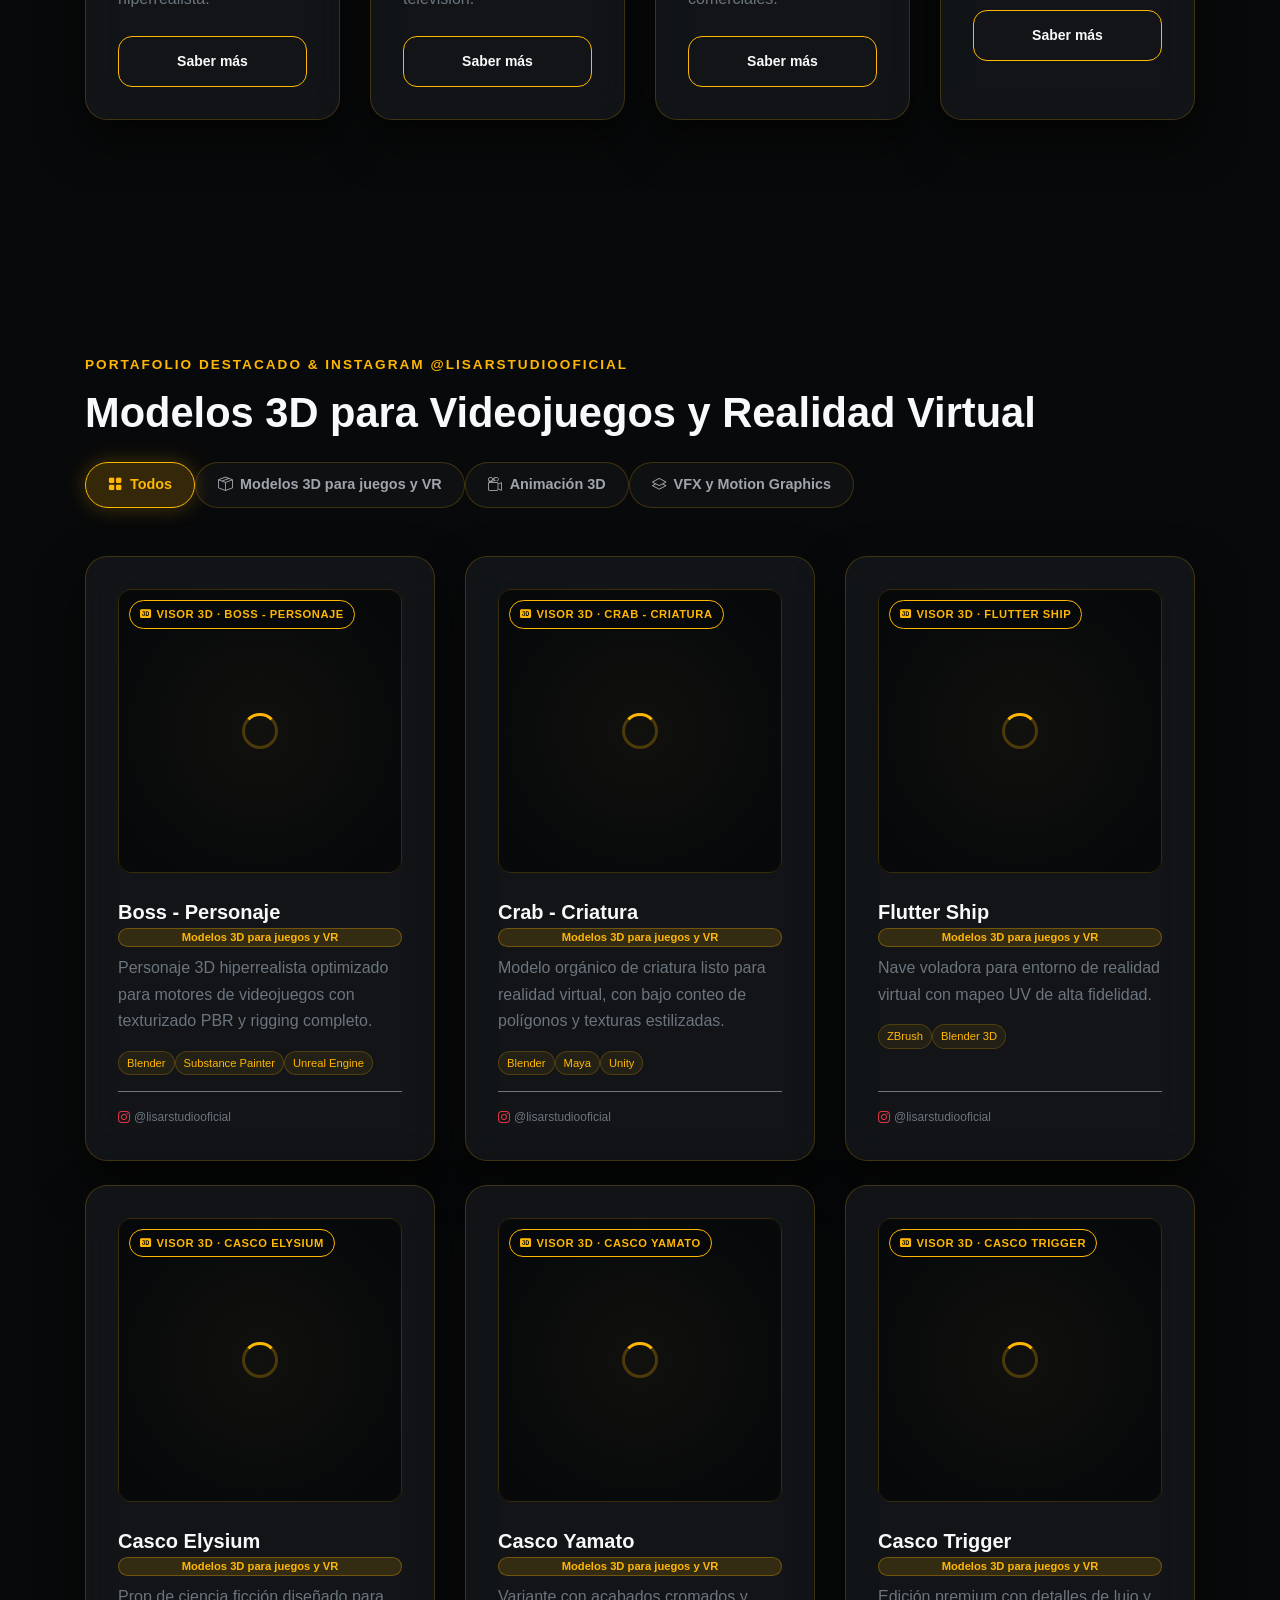
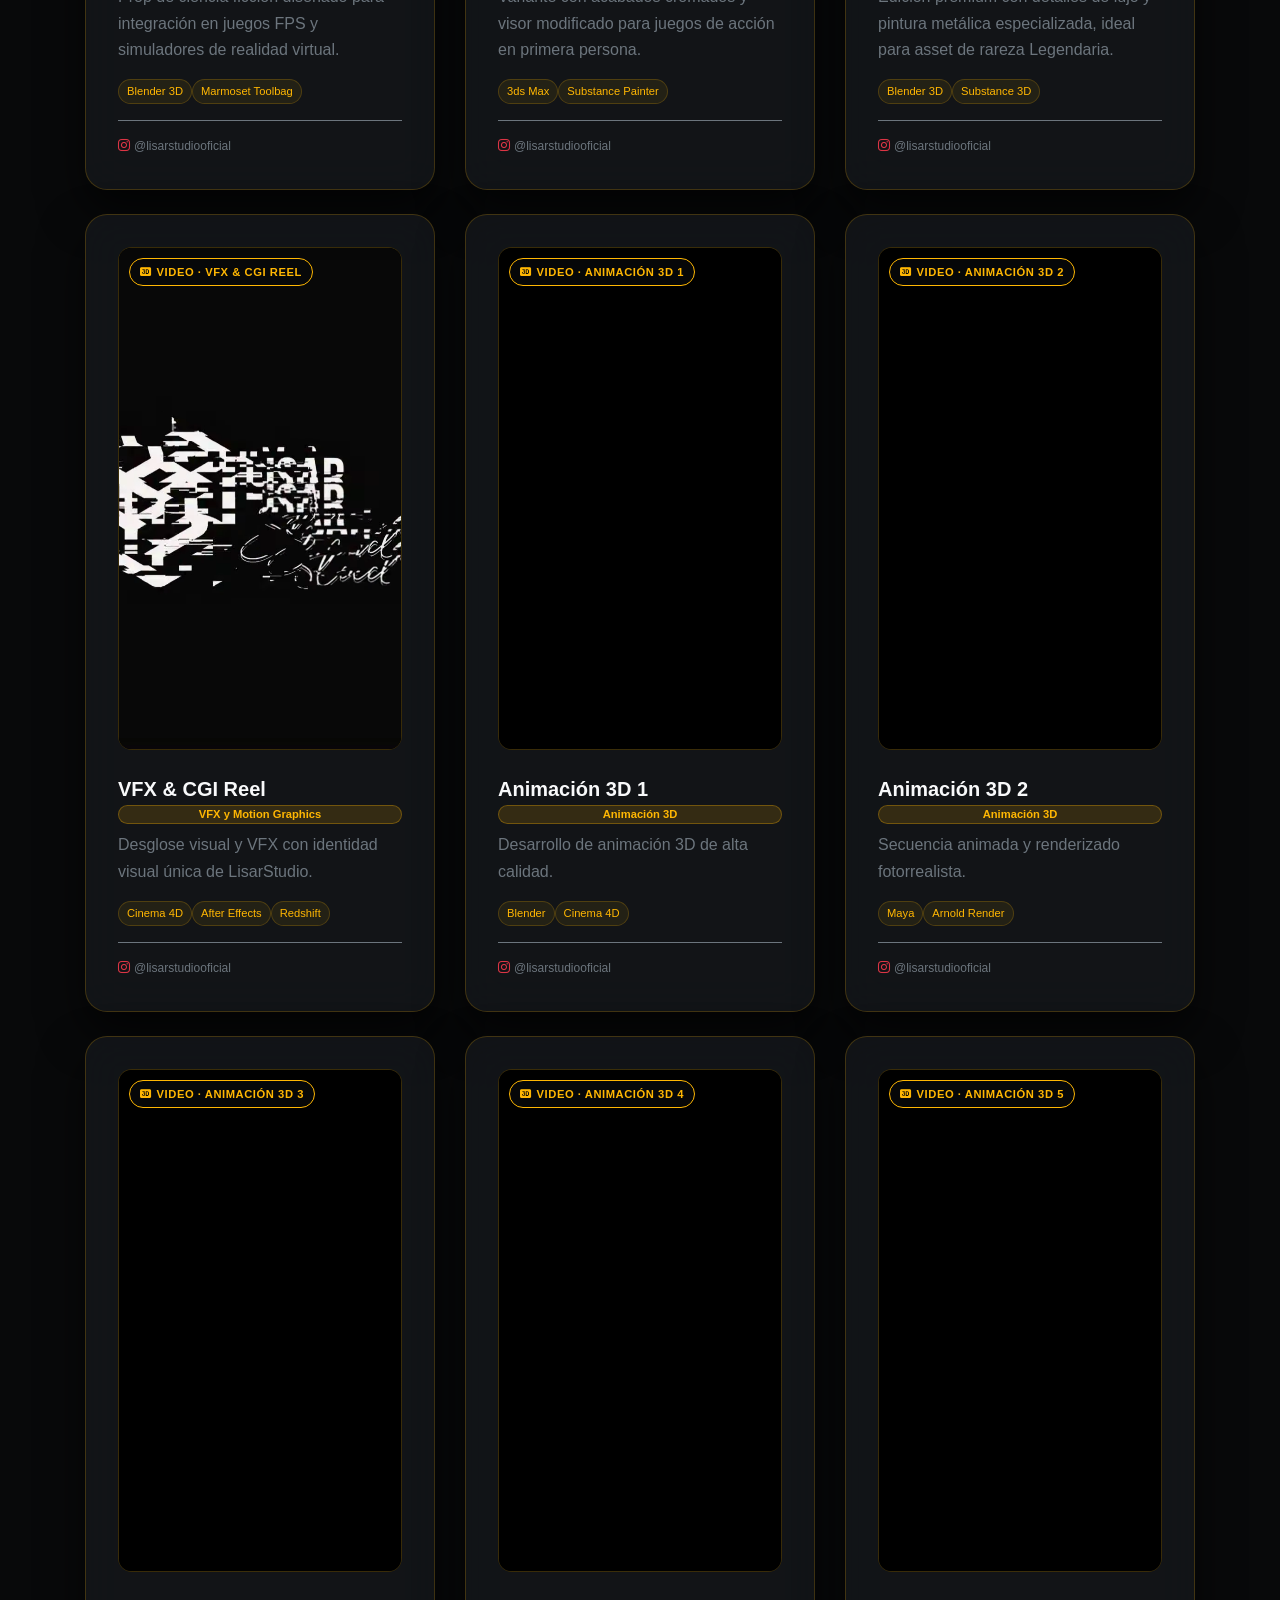
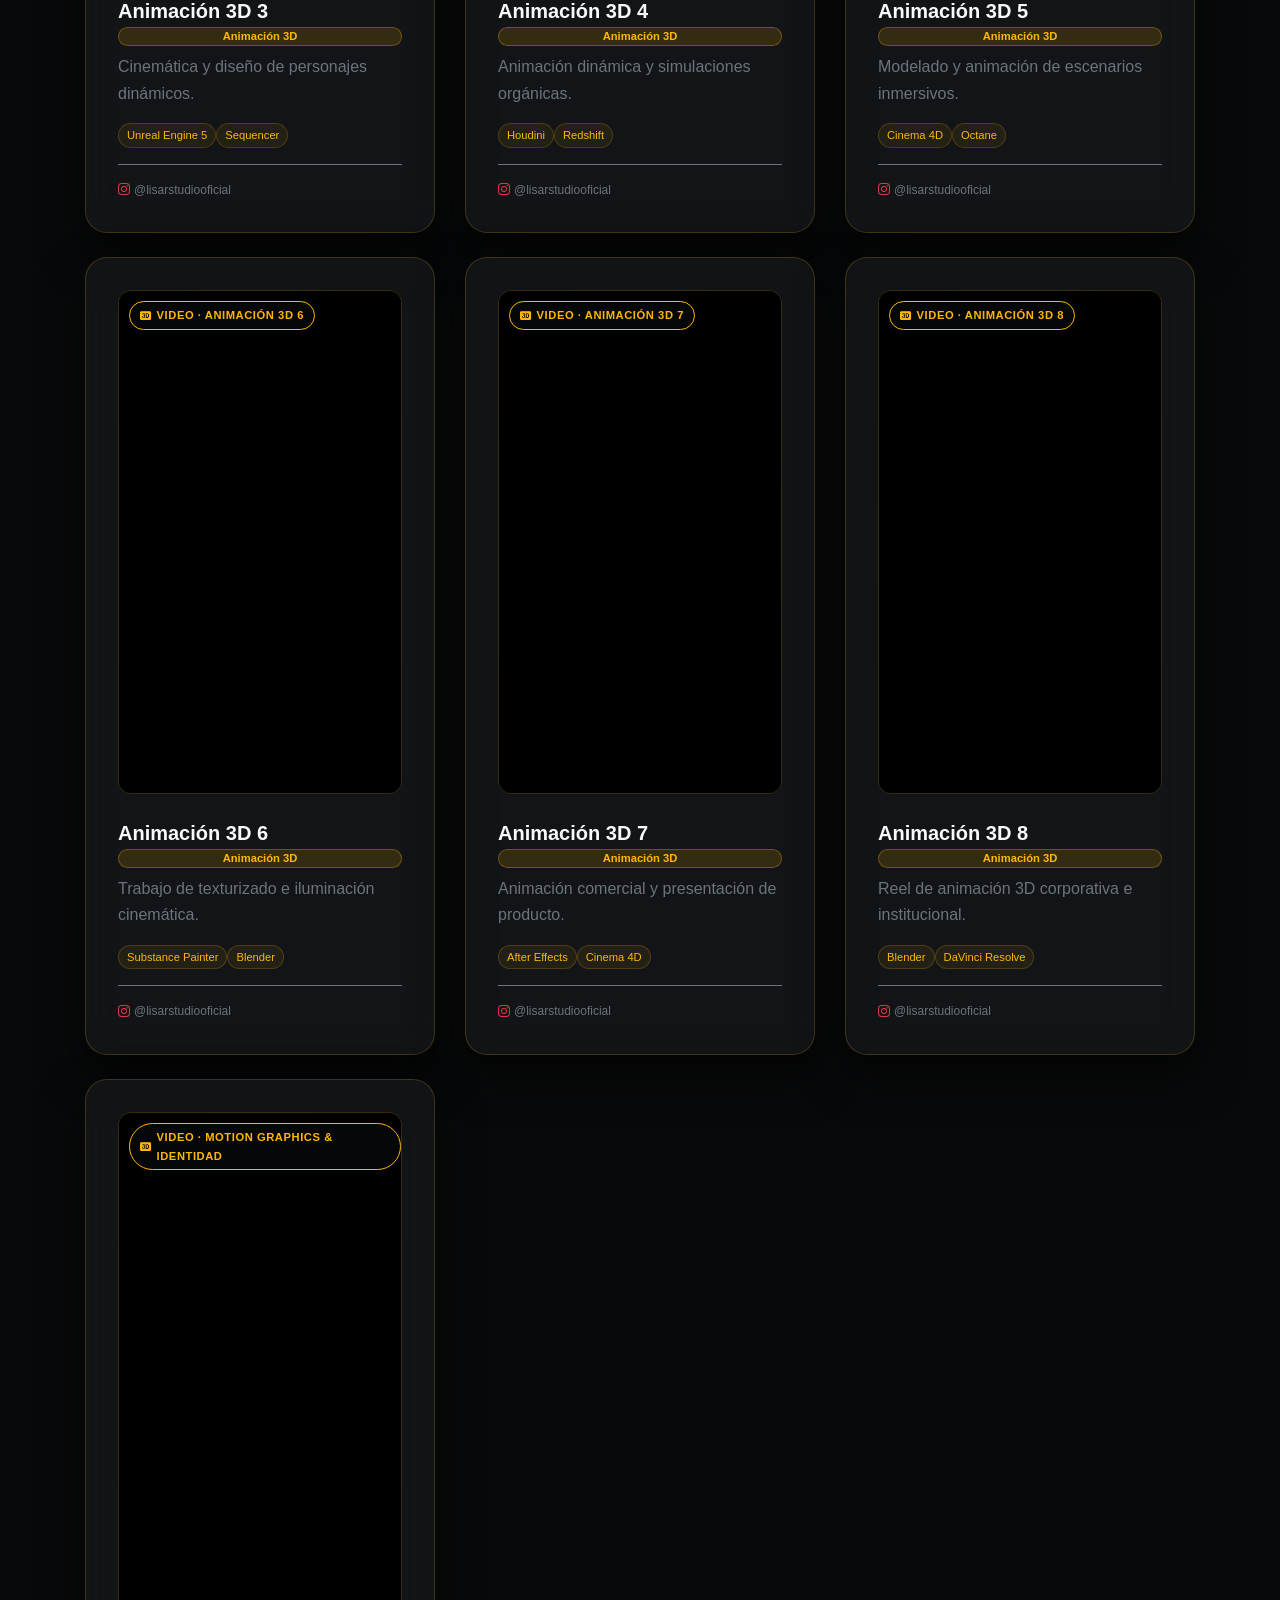
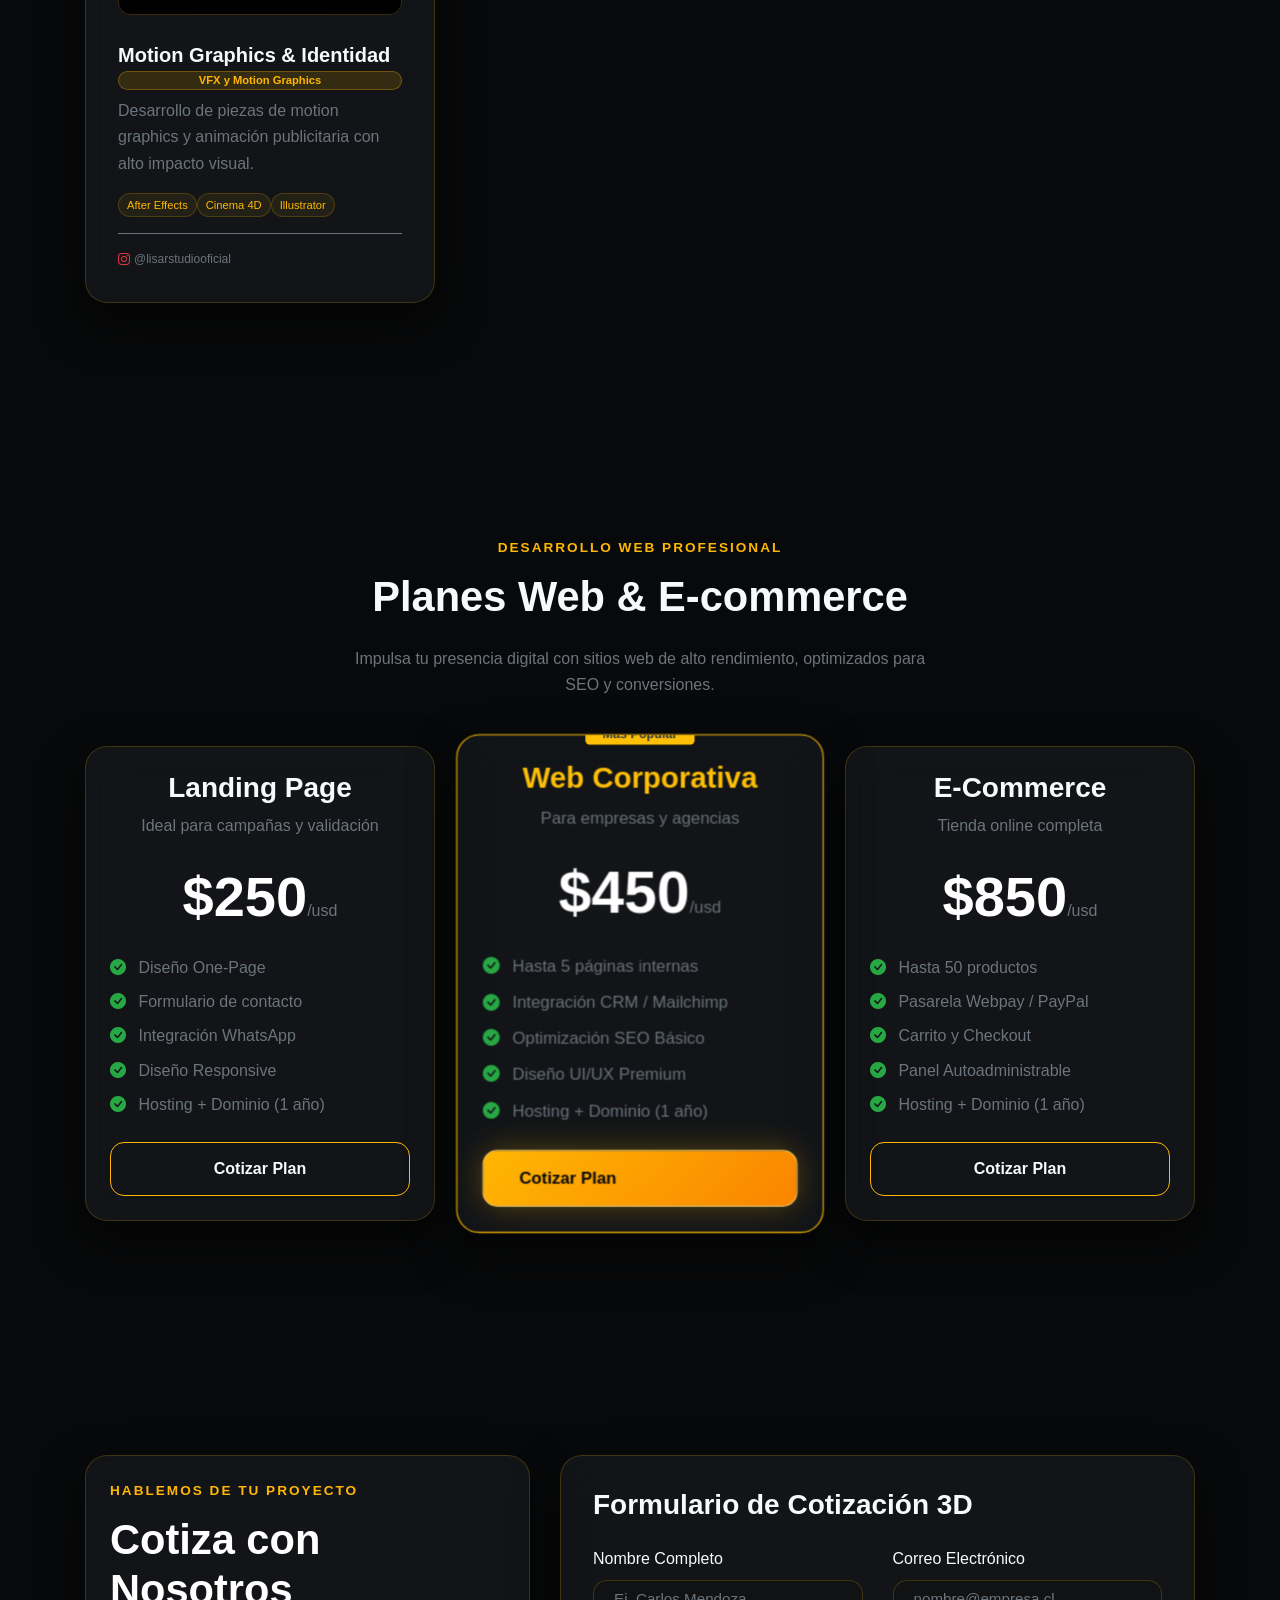
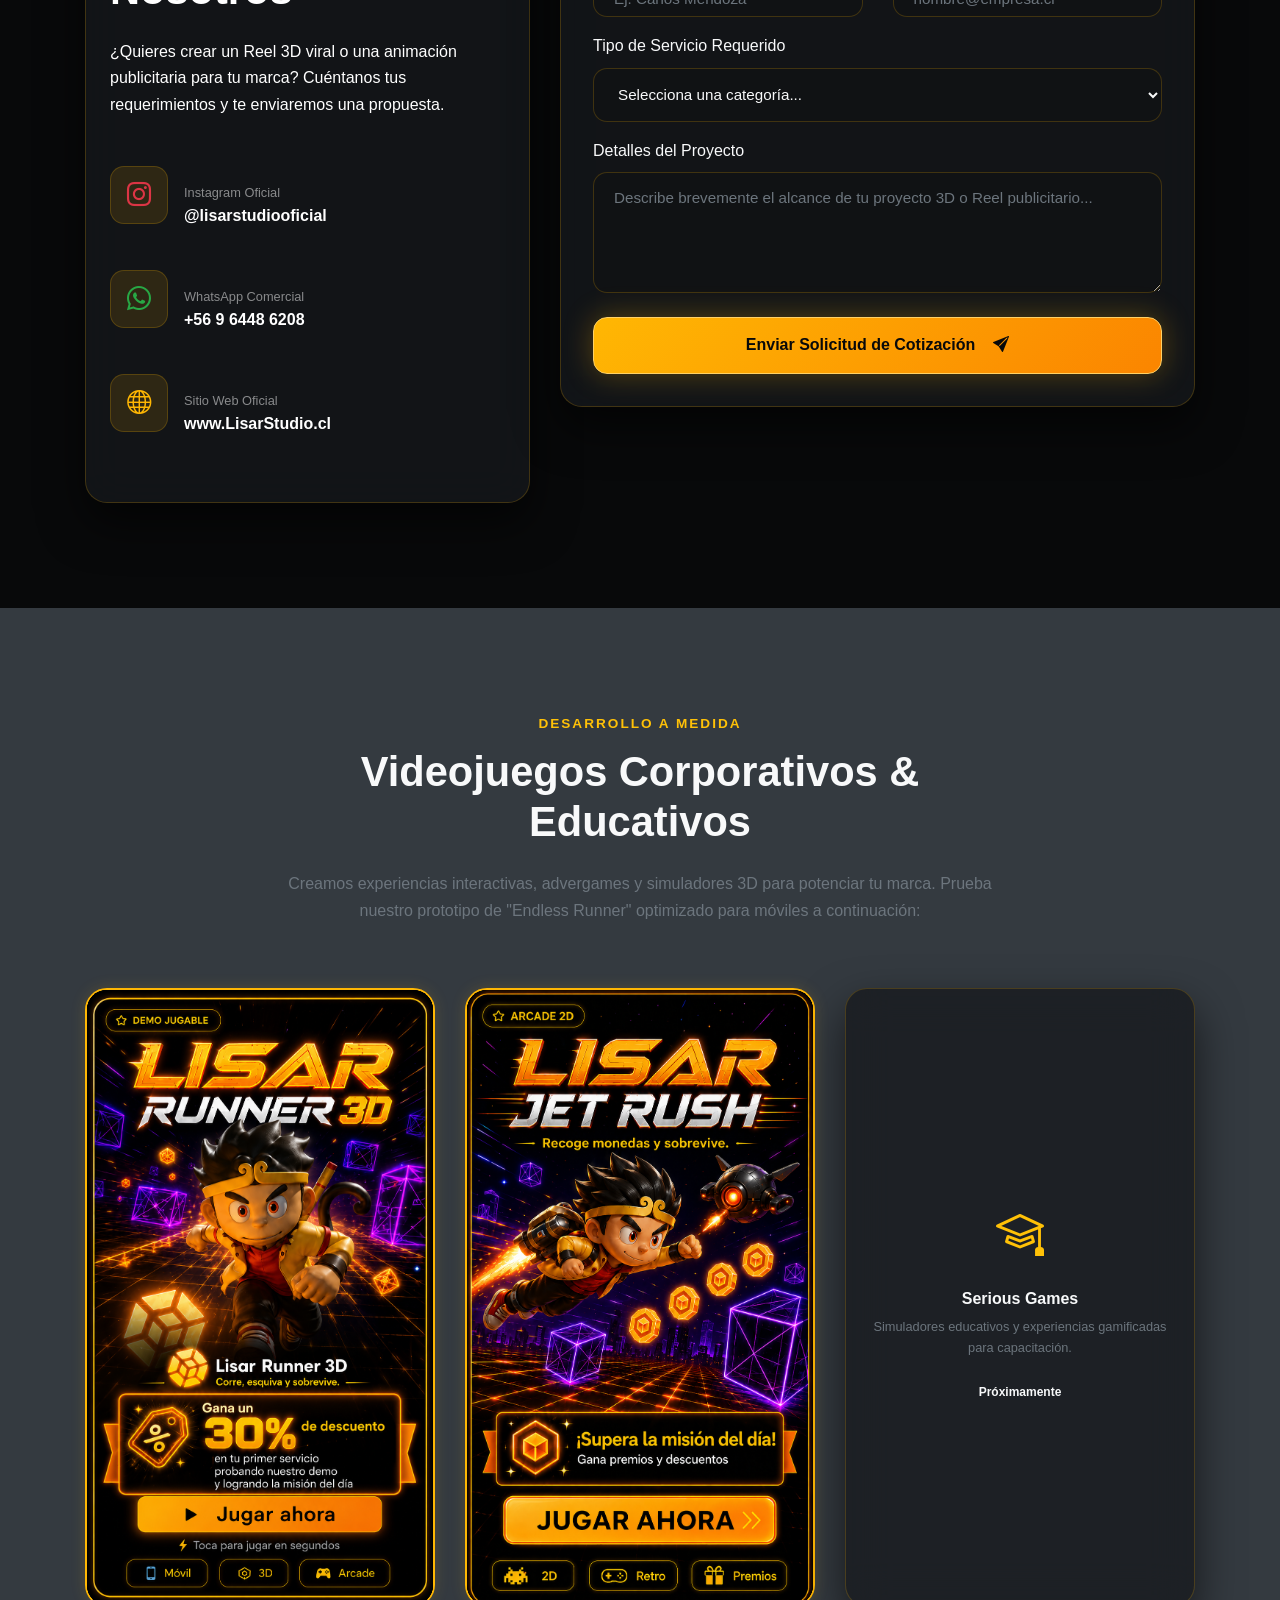
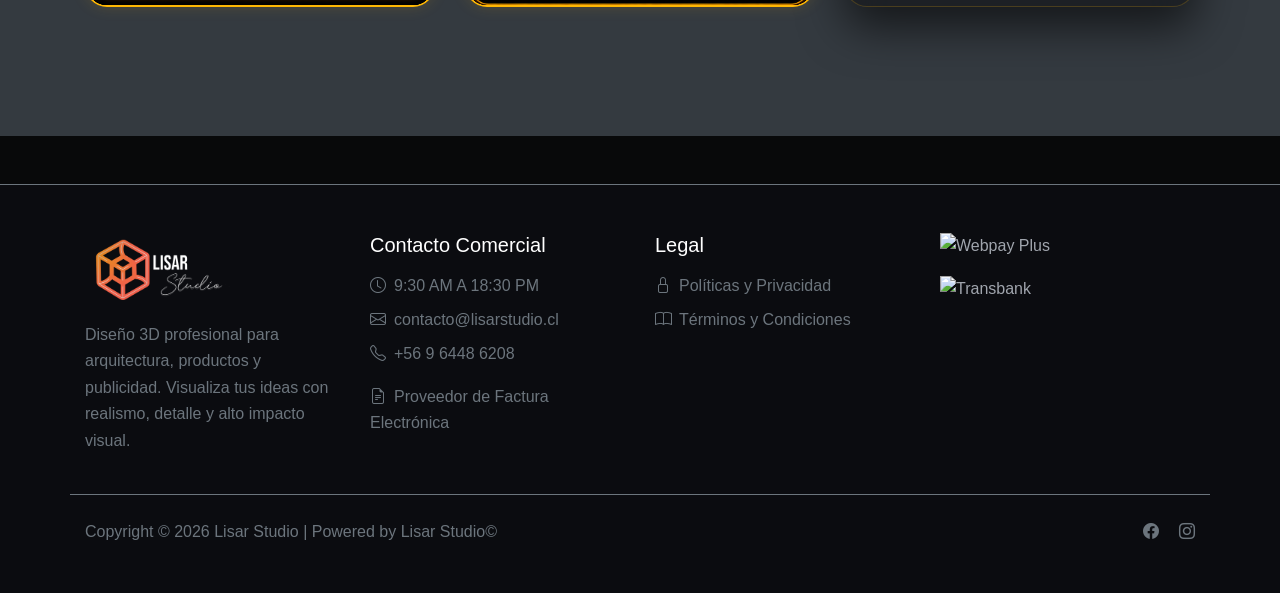
==== commit 8c60e5ac: "Add runtime safeguards to purge any block with Y < 240 and coin with Y < 210 in update and draw loop" ====
--- a/index.html
+++ b/index.html
@@ -725,7 +725,7 @@
      <script src="assets/js/game/runner.js?v=999"></script>
      <script>
        (function() {
-         const time = Date.now();
+         const time = Date.now() + '_' + Math.random().toString(36).substring(2, 7);
          const scripts = [
            'assets/js/game/arcade.js?v=' + time,
            'assets/js/chatbot.js?v=' + time,
